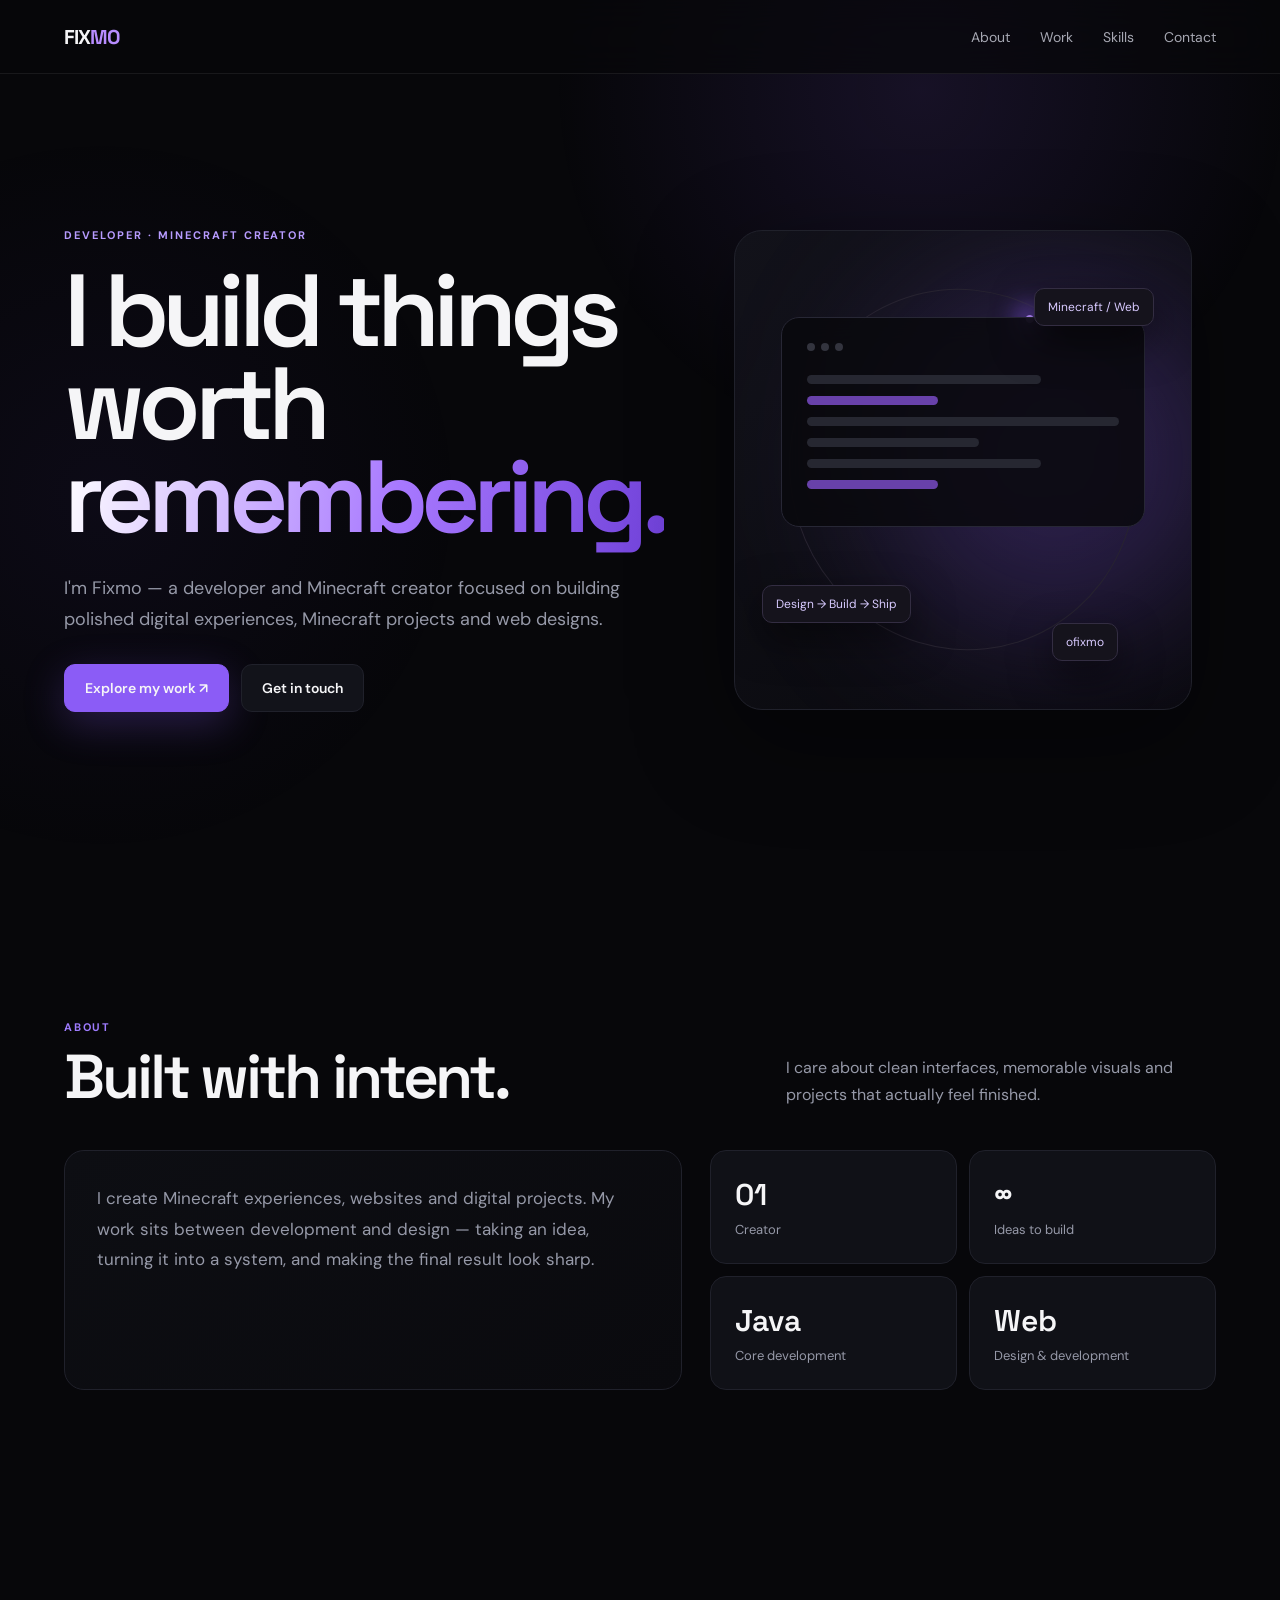
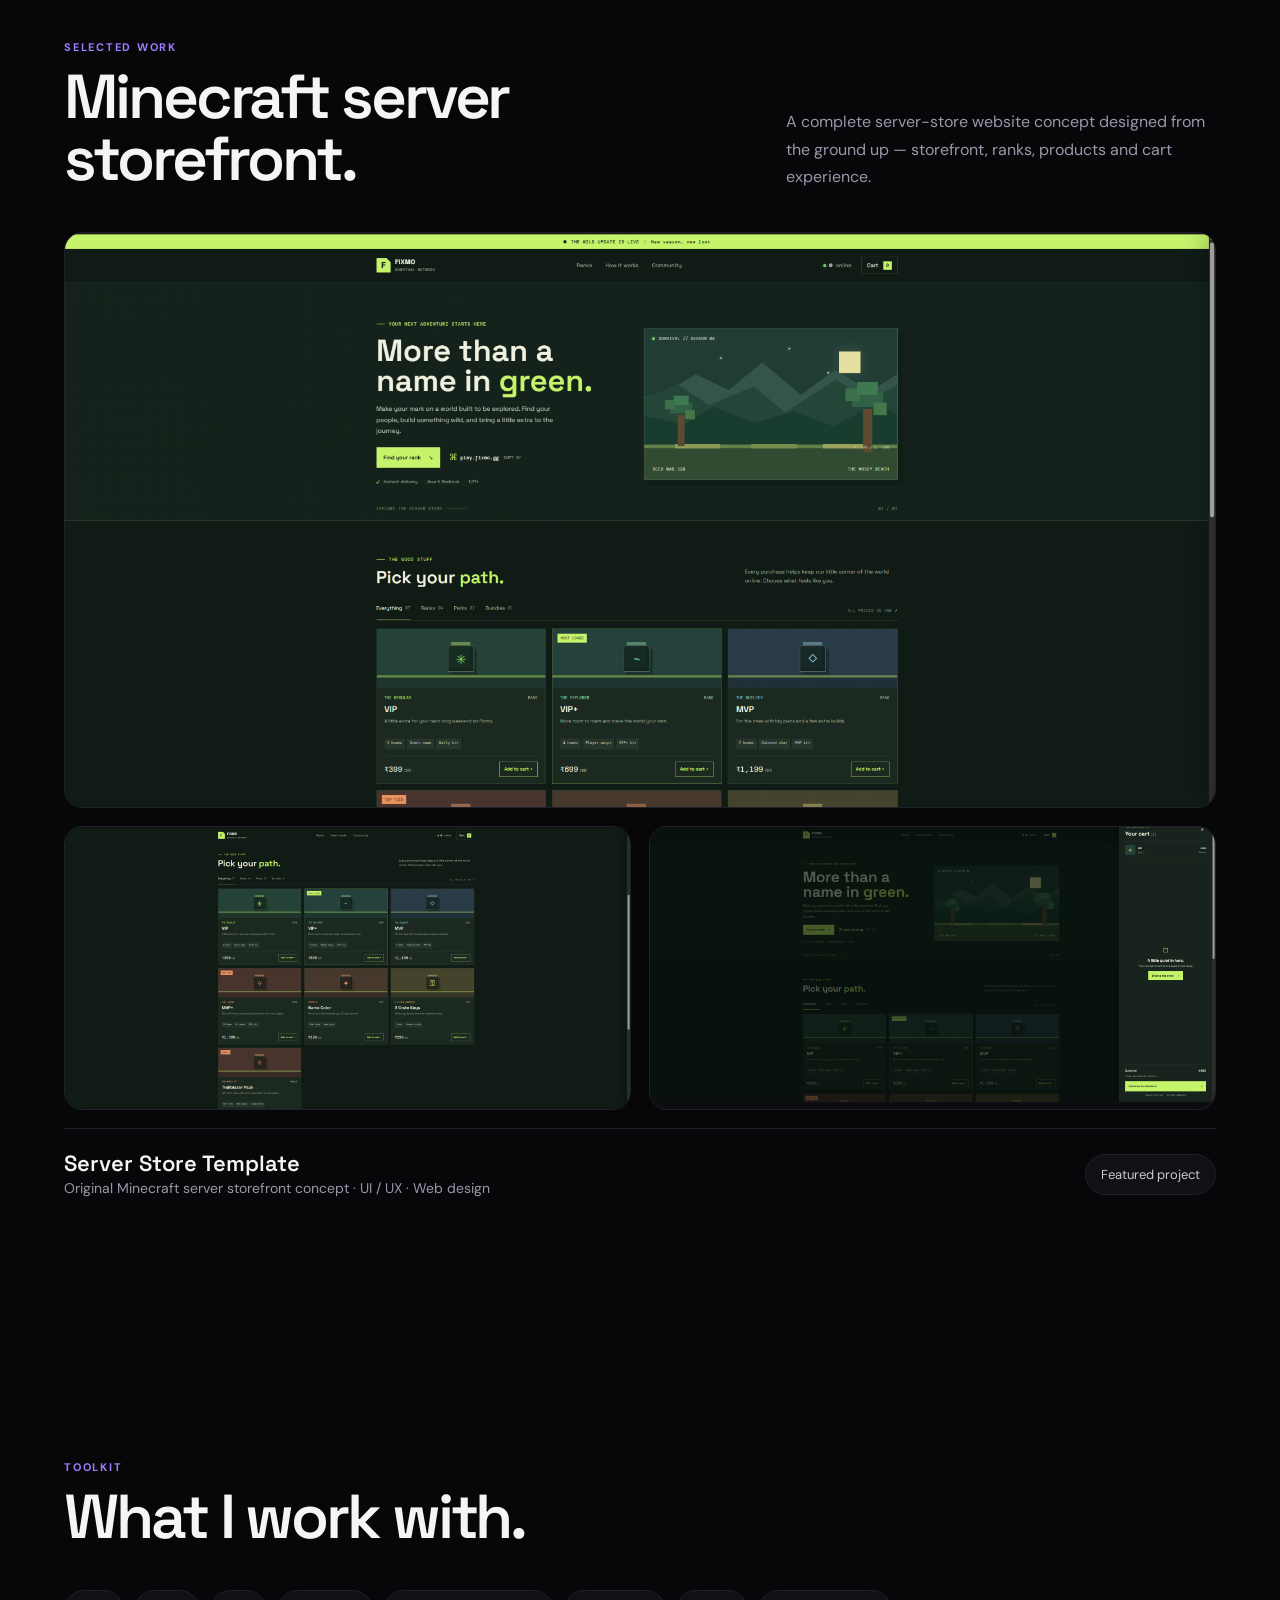
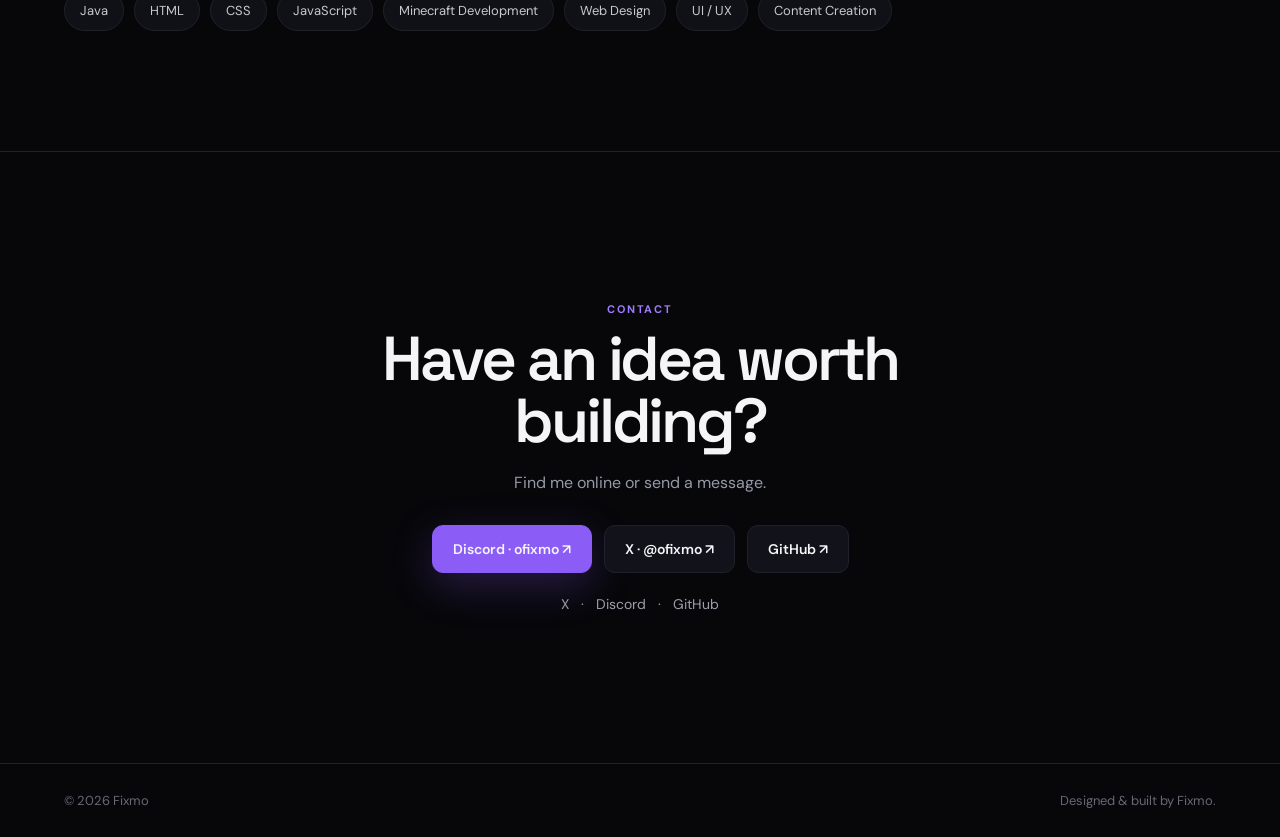
==== index.html @ 549c8651 "Add files via upload" ====
<!DOCTYPE html>
<html lang="en">
<head>
<meta charset="UTF-8">
<meta name="viewport" content="width=device-width, initial-scale=1.0">
<meta name="description" content="Fixmo — developer and Minecraft creator portfolio.">
<title>Fixmo — Developer & Minecraft Creator</title>
<style>
@import url('https://fonts.googleapis.com/css2?family=DM+Sans:wght@400;500;600;700&family=Space+Grotesk:wght@400;500;600;700&display=swap');

:root{
  --bg:#07070a;
  --panel:#0d0e13;
  --panel2:#111219;
  --line:#20212b;
  --muted:#9699a8;
  --text:#f5f5f7;
  --accent:#8b5cf6;
  --accent2:#b78cff;
  --glow:rgba(139,92,246,.25);
}
*{box-sizing:border-box;margin:0;padding:0}
html{scroll-behavior:smooth}
body{
  background:var(--bg);color:var(--text);
  font-family:"DM Sans",system-ui,sans-serif;
  overflow-x:hidden;
}
body:before{
  content:"";position:fixed;inset:0;pointer-events:none;z-index:-1;
  background:
    radial-gradient(circle at 72% 10%,rgba(139,92,246,.12),transparent 30%),
    radial-gradient(circle at 8% 55%,rgba(84,54,170,.08),transparent 28%);
}
a{color:inherit;text-decoration:none}
.container{width:min(1160px,90%);margin:auto}
nav{
  position:fixed;top:0;left:0;right:0;z-index:50;
  height:74px;border-bottom:1px solid rgba(255,255,255,.07);
  background:rgba(7,7,10,.72);backdrop-filter:blur(18px);
}
.nav-inner{height:100%;display:flex;align-items:center;justify-content:space-between}
.logo{font:700 20px "Space Grotesk";letter-spacing:-.05em}
.logo span{color:var(--accent2)}
.nav-links{display:flex;gap:30px;color:#a6a7b2;font-size:14px}
.nav-links a{transition:.25s}
.nav-links a:hover{color:#fff}
.hero{min-height:100vh;display:flex;align-items:center;padding:130px 0 90px}
.hero-grid{display:grid;grid-template-columns:1.05fr .95fr;gap:70px;align-items:center}
.eyebrow{
  color:#b79bff;text-transform:uppercase;letter-spacing:.18em;
  font-size:11px;font-weight:700;margin-bottom:22px
}
h1{
  font:600 clamp(58px,8vw,104px)/.91 "Space Grotesk";
  letter-spacing:-.065em;max-width:800px
}
h1 span{
  background:linear-gradient(100deg,#fff 0%,#a879ff 55%,#7041d9 100%);
  -webkit-background-clip:text;background-clip:text;color:transparent
}
.hero-copy{max-width:600px;color:var(--muted);font-size:18px;line-height:1.7;margin:30px 0}
.actions{display:flex;gap:12px;flex-wrap:wrap}
.btn{
  padding:14px 20px;border-radius:11px;border:1px solid var(--line);
  background:#12131a;transition:.25s;font-weight:600;font-size:14px
}
.btn.primary{background:var(--accent);border-color:var(--accent);box-shadow:0 12px 40px var(--glow)}
.btn:hover{transform:translateY(-3px);border-color:#51456e}
.btn.primary:hover{background:#7c3aed}
.hero-card{
  position:relative;min-height:480px;border:1px solid var(--line);
  border-radius:28px;overflow:hidden;background:linear-gradient(145deg,#12121a,#09090d);
  box-shadow:0 30px 100px rgba(0,0,0,.4)
}
.hero-card:before{
  content:"";position:absolute;width:360px;height:360px;border-radius:50%;
  background:var(--glow);filter:blur(80px);top:10%;right:-10%
}
.orbit{position:absolute;inset:12%;border:1px solid #272330;border-radius:50%;transform:rotate(-18deg)}
.orbit:after{content:"";position:absolute;width:8px;height:8px;border-radius:50%;background:#b58cff;top:15%;right:17%;box-shadow:0 0 25px 7px #8b5cf6}
.code-window{
  position:absolute;left:10%;right:10%;top:18%;padding:25px;border-radius:18px;
  border:1px solid #272735;background:rgba(9,9,13,.84);backdrop-filter:blur(12px)
}
.dots{display:flex;gap:6px;margin-bottom:24px}.dots i{width:8px;height:8px;border-radius:50%;background:#33343e}
.code-line{height:9px;background:#262731;border-radius:8px;margin:12px 0}
.code-line.short{width:55%}.code-line.mid{width:75%}.code-line.accent{width:42%;background:#6841aa}
.floating{
  position:absolute;padding:10px 13px;border-radius:10px;
  background:#15131c;border:1px solid #332d42;color:#d8caff;font-size:12px;
  box-shadow:0 15px 40px #0008
}
.f1{right:8%;top:12%}.f2{left:6%;bottom:18%}.f3{right:16%;bottom:10%}
section{padding:120px 0}
.section-head{display:flex;justify-content:space-between;align-items:end;gap:30px;margin-bottom:42px}
.kicker{color:#9f7cff;text-transform:uppercase;letter-spacing:.16em;font-size:11px;font-weight:700;margin-bottom:12px}
h2{font:600 clamp(38px,5vw,62px)/1 "Space Grotesk";letter-spacing:-.05em}
.section-head p{max-width:430px;color:var(--muted);line-height:1.7}
.about-grid{display:grid;grid-template-columns:1.1fr .9fr;gap:28px}
.panel{
  padding:32px;border:1px solid var(--line);background:linear-gradient(145deg,#0d0e13,#0a0a0e);
  border-radius:20px
}
.panel p{color:var(--muted);font-size:17px;line-height:1.8}
.stat-grid{display:grid;grid-template-columns:1fr 1fr;gap:12px}
.stat{padding:24px;border:1px solid var(--line);border-radius:16px;background:#101117}
.stat strong{display:block;font:600 30px "Space Grotesk";margin-bottom:4px}.stat span{color:var(--muted);font-size:13px}
.skills{display:flex;flex-wrap:wrap;gap:10px}.tag{padding:11px 15px;border:1px solid var(--line);border-radius:999px;background:#101117;color:#c8c9d1;font-size:13px}
.work{margin-top:10px}
.gallery{display:grid;grid-template-columns:1fr 1fr;gap:18px}
.project-shot{
  position:relative;border:1px solid var(--line);border-radius:18px;overflow:hidden;
  background:#0c0d11;cursor:pointer
}
.project-shot:first-child{grid-column:1/-1}
.project-shot img{display:block;width:100%;height:auto;transition:transform .6s cubic-bezier(.2,.7,.2,1),filter .5s}
.project-shot:hover img{transform:scale(1.035);filter:brightness(.55)}
.project-overlay{
  position:absolute;inset:0;display:flex;align-items:center;justify-content:center;
  opacity:0;transition:.35s;background:rgba(5,5,8,.25)
}
.project-shot:hover .project-overlay{opacity:1}
.hover-question{
  padding:17px 24px;border-radius:999px;border:1px solid rgba(255,255,255,.22);
  background:rgba(10,9,14,.78);backdrop-filter:blur(14px);
  font:600 17px "Space Grotesk";box-shadow:0 18px 60px rgba(0,0,0,.45);
  transform:translateY(12px);transition:.35s
}
.project-shot:hover .hover-question{transform:translateY(0)}
.project-info{
  display:flex;justify-content:space-between;gap:20px;align-items:center;
  margin-top:18px;padding:20px 0;border-top:1px solid var(--line)
}
.project-info p{color:var(--muted);font-size:14px;line-height:1.6}
.project-info strong{font:600 22px "Space Grotesk"}
.contact{
  text-align:center;padding:150px 0;
  border-top:1px solid var(--line)
}
.contact h2{max-width:760px;margin:0 auto 20px}
.contact p{color:var(--muted);margin-bottom:32px}
.contact .actions{justify-content:center}
.socials{display:flex;justify-content:center;gap:12px;margin-top:22px;color:#9d9eaa;font-size:14px}
.socials a:hover{color:#fff}
footer{border-top:1px solid var(--line);padding:28px 0;color:#666875;font-size:13px}
footer .container{display:flex;justify-content:space-between;gap:20px}
@media(max-width:850px){
  .hero-grid,.about-grid{grid-template-columns:1fr}
  .hero-card{min-height:390px}
  .gallery{grid-template-columns:1fr}
  .project-shot:first-child{grid-column:auto}
  .section-head{display:block}.section-head p{margin-top:16px}
}
@media(max-width:600px){
  .nav-links{display:none}
  .hero{padding-top:120px}
  h1{font-size:58px}
  section{padding:85px 0}
  .hero-card{min-height:330px}
  .code-window{top:20%}
  footer .container{display:block}.footer-right{margin-top:8px}
}
</style>
</head>
<body>

<nav>
  <div class="container nav-inner">
    <a class="logo" href="#">FIX<span>MO</span></a>
    <div class="nav-links">
      <a href="#about">About</a>
      <a href="#work">Work</a>
      <a href="#skills">Skills</a>
      <a href="#contact">Contact</a>
    </div>
  </div>
</nav>

<main>
<section class="hero">
  <div class="container hero-grid">
    <div>
      <div class="eyebrow">Developer · Minecraft Creator</div>
      <h1>I build things<br>worth <span>remembering.</span></h1>
      <p class="hero-copy">
        I'm Fixmo — a developer and Minecraft creator focused on building
        polished digital experiences, Minecraft projects and web designs.
      </p>
      <div class="actions">
        <a class="btn primary" href="#work">Explore my work ↗</a>
        <a class="btn" href="#contact">Get in touch</a>
      </div>
    </div>

    <div class="hero-card">
      <div class="orbit"></div>
      <div class="code-window">
        <div class="dots"><i></i><i></i><i></i></div>
        <div class="code-line mid"></div>
        <div class="code-line accent"></div>
        <div class="code-line"></div>
        <div class="code-line short"></div>
        <div class="code-line mid"></div>
        <div class="code-line accent"></div>
      </div>
      <div class="floating f1">Minecraft / Web</div>
      <div class="floating f2">Design → Build → Ship</div>
      <div class="floating f3">ofixmo</div>
    </div>
  </div>
</section>

<section id="about">
  <div class="container">
    <div class="section-head">
      <div>
        <div class="kicker">About</div>
        <h2>Built with intent.</h2>
      </div>
      <p>I care about clean interfaces, memorable visuals and projects that actually feel finished.</p>
    </div>

    <div class="about-grid">
      <div class="panel">
        <p>
          I create Minecraft experiences, websites and digital projects.
          My work sits between development and design — taking an idea,
          turning it into a system, and making the final result look sharp.
        </p>
      </div>
      <div class="stat-grid">
        <div class="stat"><strong>01</strong><span>Creator</span></div>
        <div class="stat"><strong>∞</strong><span>Ideas to build</span></div>
        <div class="stat"><strong>Java</strong><span>Core development</span></div>
        <div class="stat"><strong>Web</strong><span>Design & development</span></div>
      </div>
    </div>
  </div>
</section>

<section id="work" class="work">
  <div class="container">
    <div class="section-head">
      <div>
        <div class="kicker">Selected work</div>
        <h2>Minecraft server storefront.</h2>
      </div>
      <p>A complete server-store website concept designed from the ground up — storefront, ranks, products and cart experience.</p>
    </div>

    <div class="gallery">
      <div class="project-shot">
        <img src="assets/server-store-home.png" alt="Minecraft server store homepage design">
        <div class="project-overlay"><div class="hover-question">Could you see your server using this?</div></div>
      </div>
      <div class="project-shot">
        <img src="assets/server-store-products.png" alt="Minecraft server store products page design">
        <div class="project-overlay"><div class="hover-question">Is this the look you would choose?</div></div>
      </div>
      <div class="project-shot">
        <img src="assets/server-store-cart.png" alt="Minecraft server store cart design">
        <div class="project-overlay"><div class="hover-question">Would you use this design?</div></div>
      </div>
    </div>

    <div class="project-info">
      <div>
        <strong>Server Store Template</strong>
        <p>Original Minecraft server storefront concept · UI / UX · Web design</p>
      </div>
      <span class="tag">Featured project</span>
    </div>
  </div>
</section>

<section id="skills">
  <div class="container">
    <div class="section-head">
      <div>
        <div class="kicker">Toolkit</div>
        <h2>What I work with.</h2>
      </div>
    </div>
    <div class="skills">
      <span class="tag">Java</span>
      <span class="tag">HTML</span>
      <span class="tag">CSS</span>
      <span class="tag">JavaScript</span>
      <span class="tag">Minecraft Development</span>
      <span class="tag">Web Design</span>
      <span class="tag">UI / UX</span>
      <span class="tag">Content Creation</span>
    </div>
  </div>
</section>

<section id="contact" class="contact">
  <div class="container">
    <div class="kicker">Contact</div>
    <h2>Have an idea worth building?</h2>
    <p>Find me online or send a message.</p>
    <div class="actions">
      <a class="btn primary" href="https://discord.com/users/ofixmo" target="_blank" rel="noopener">Discord · ofixmo ↗</a>
      <a class="btn" href="https://x.com/ofixmo" target="_blank" rel="noopener">X · @ofixmo ↗</a>
      <a class="btn" href="https://github.com/ofixmo" target="_blank" rel="noopener">GitHub ↗</a>
    </div>
    <div class="socials">
      <a href="https://x.com/ofixmo" target="_blank" rel="noopener">X</a>
      <span>·</span>
      <a href="https://discord.com/users/ofixmo" target="_blank" rel="noopener">Discord</a>
      <span>·</span>
      <a href="https://github.com/ofixmo" target="_blank" rel="noopener">GitHub</a>
    </div>
  </div>
</section>
</main>

<footer>
  <div class="container">
    <span>© 2026 Fixmo</span>
    <span class="footer-right">Designed & built by Fixmo.</span>
  </div>
</footer>
</body>
</html>
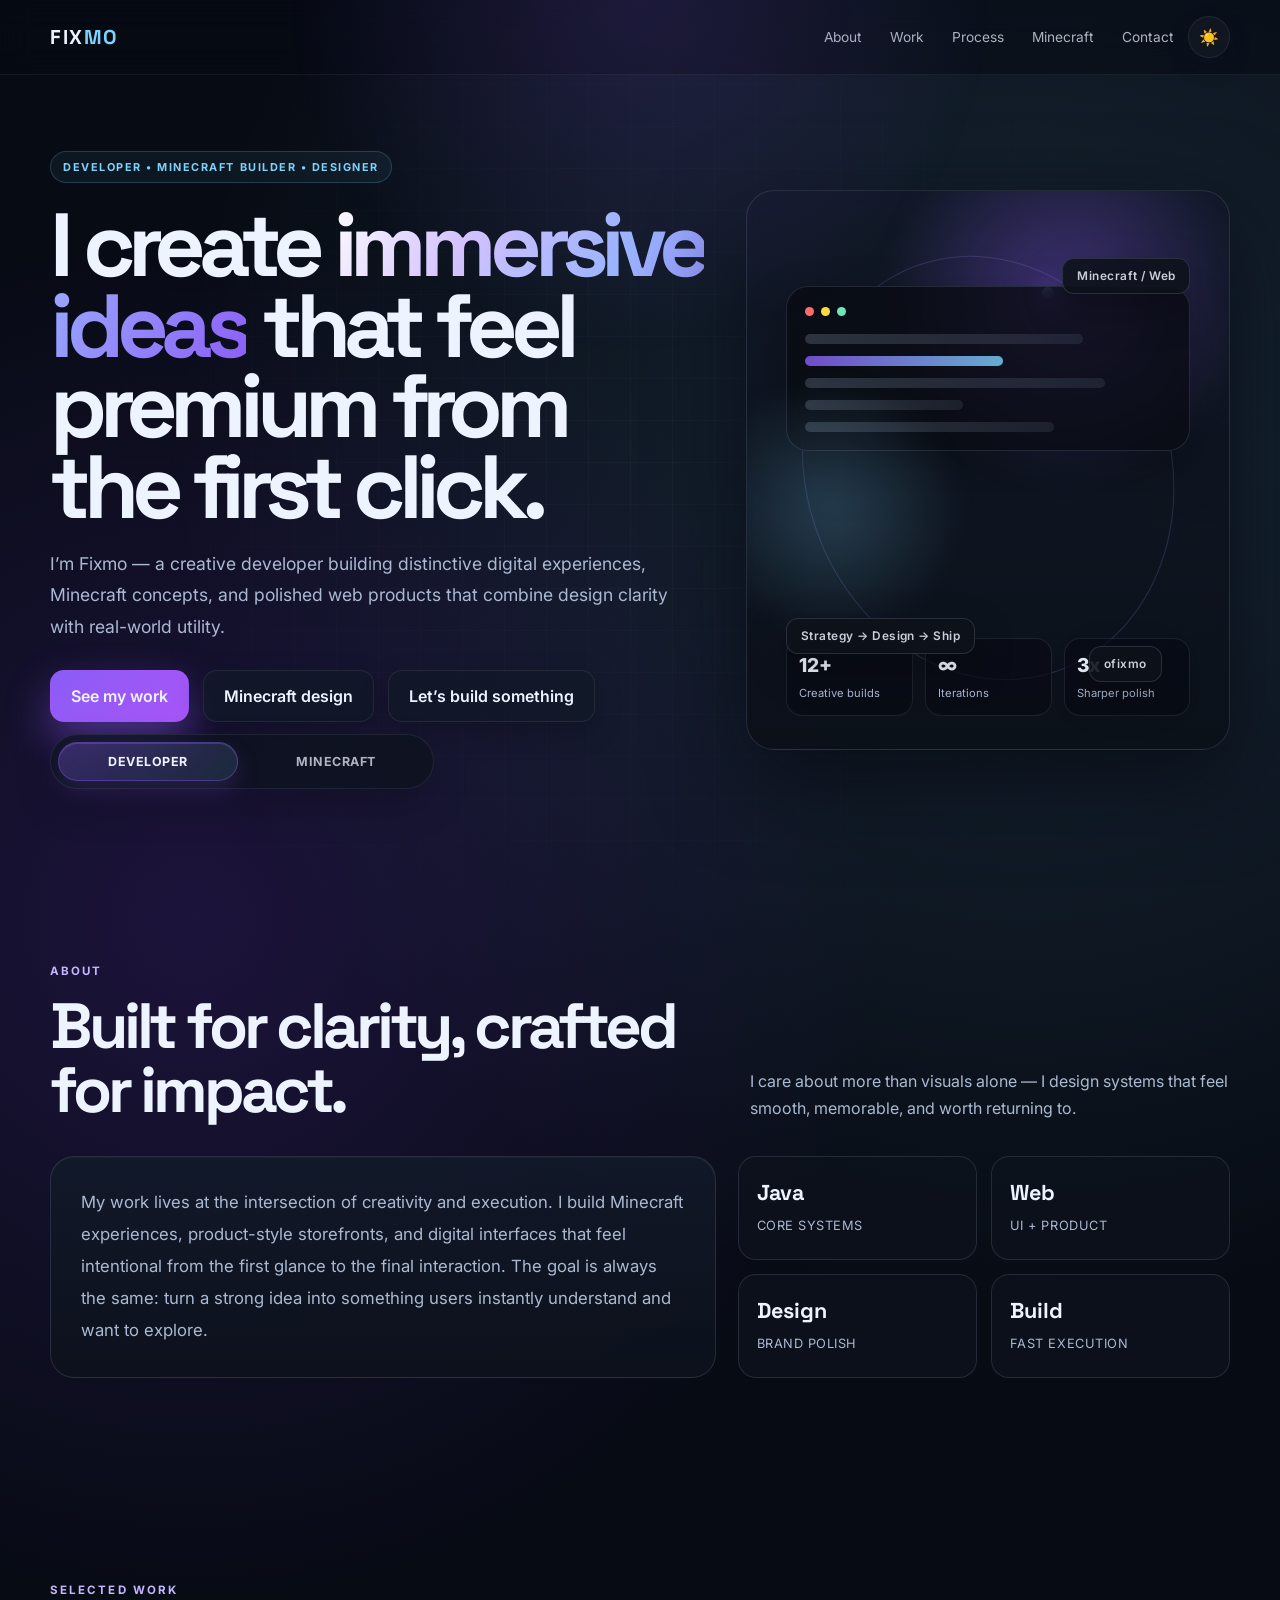
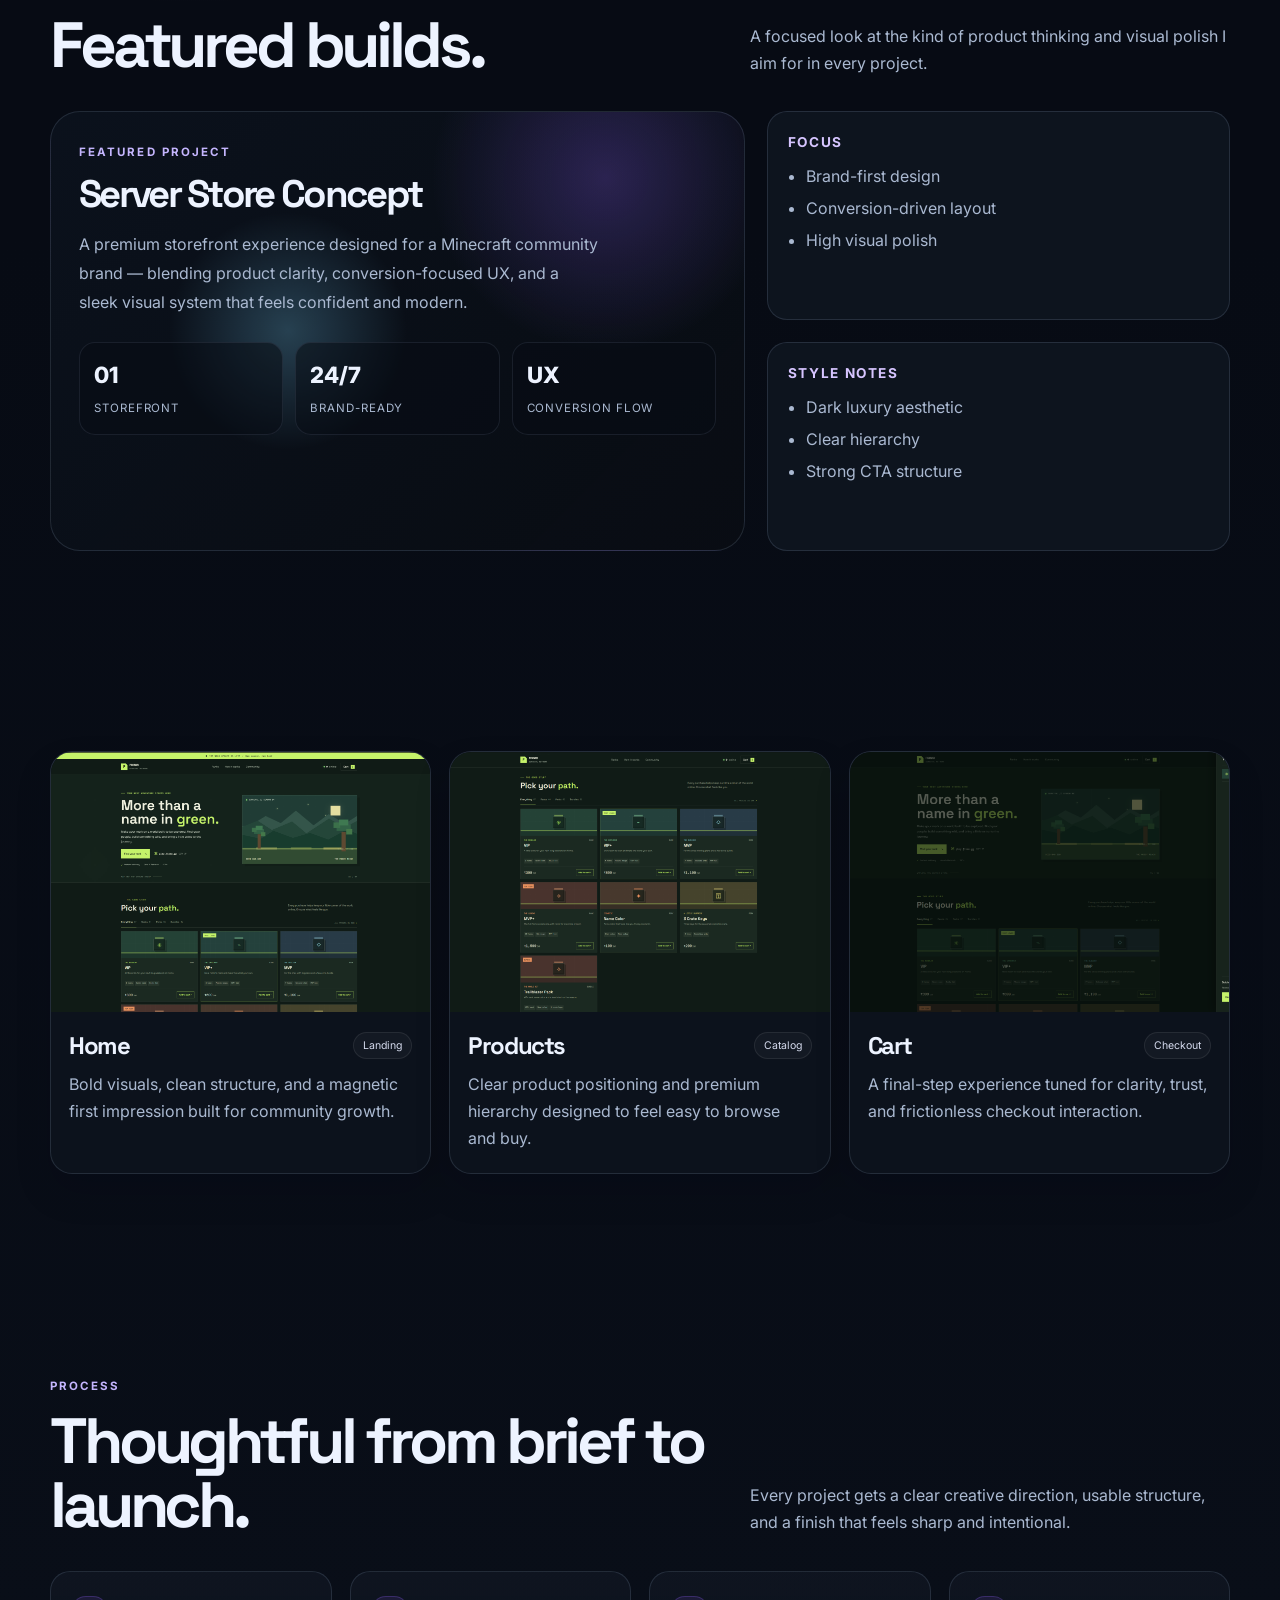
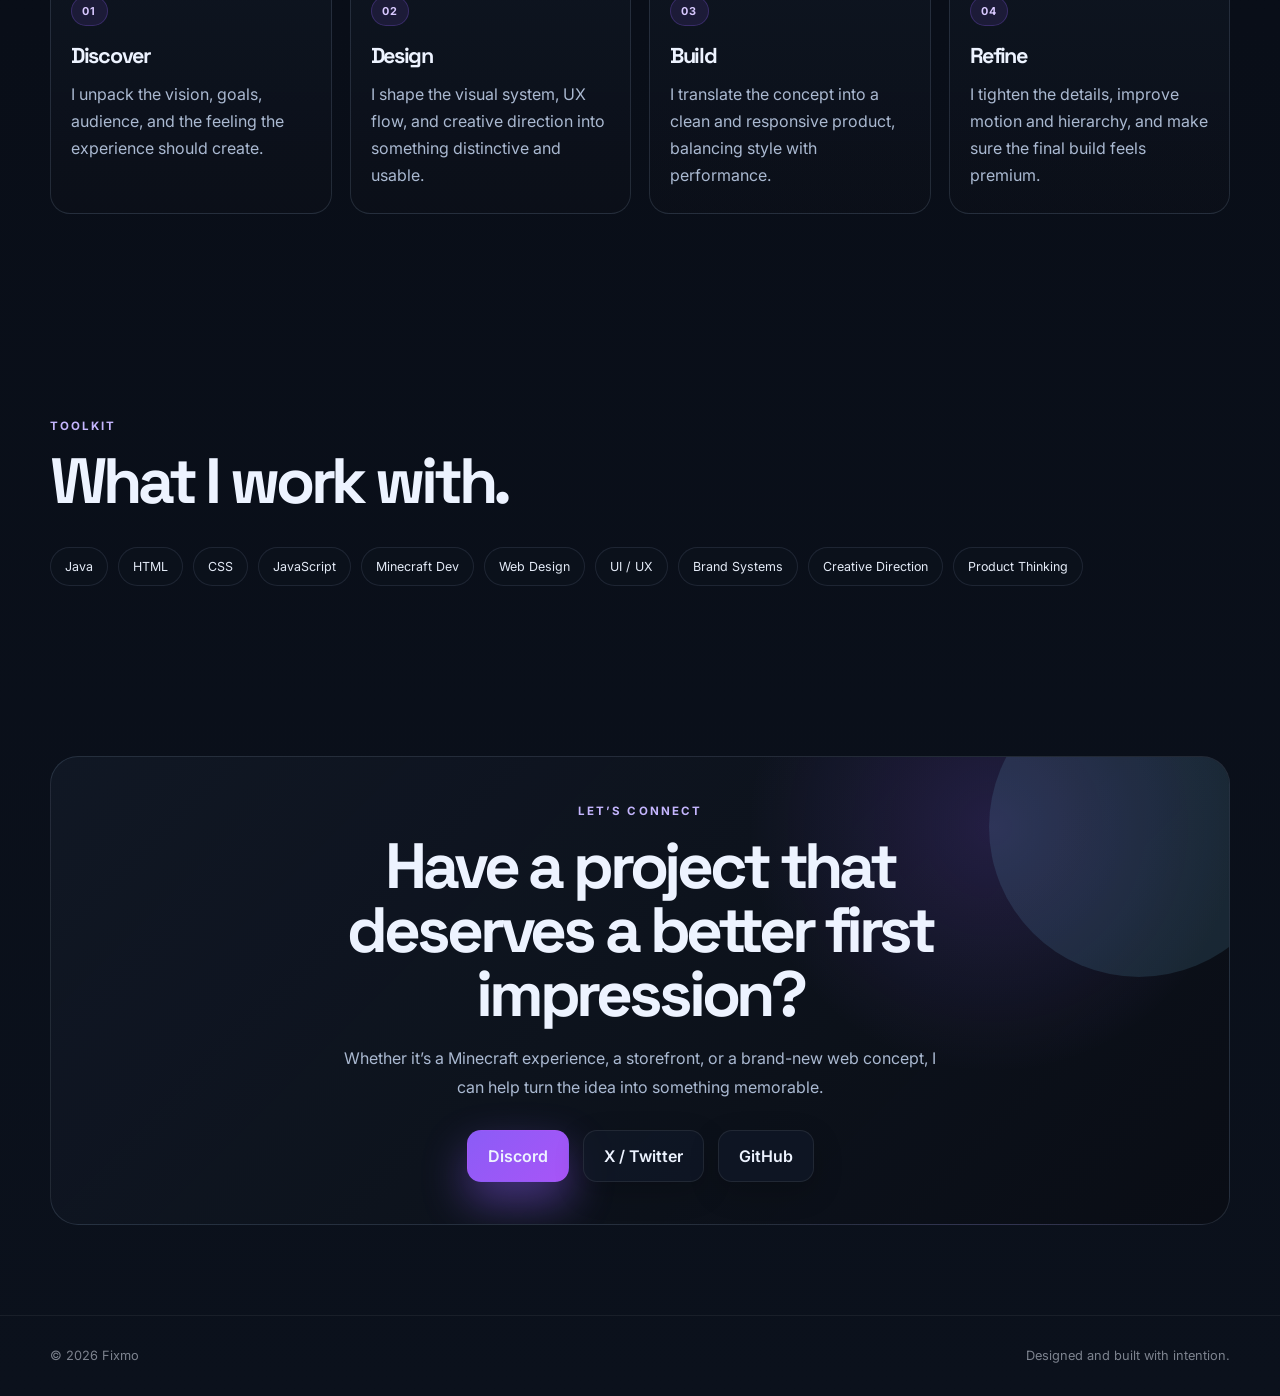
==== commit 29bc04a9: "Add files via upload" ====
--- a/index.html
+++ b/index.html
@@ -1,326 +1,1315 @@
-<!DOCTYPE html>
-<html lang="en">
-<head>
-<meta charset="UTF-8">
-<meta name="viewport" content="width=device-width, initial-scale=1.0">
-<meta name="description" content="Fixmo — developer and Minecraft creator portfolio.">
-<title>Fixmo — Developer & Minecraft Creator</title>
-<style>
-@import url('https://fonts.googleapis.com/css2?family=DM+Sans:wght@400;500;600;700&family=Space+Grotesk:wght@400;500;600;700&display=swap');
-
-:root{
-  --bg:#07070a;
-  --panel:#0d0e13;
-  --panel2:#111219;
-  --line:#20212b;
-  --muted:#9699a8;
-  --text:#f5f5f7;
-  --accent:#8b5cf6;
-  --accent2:#b78cff;
-  --glow:rgba(139,92,246,.25);
-}
-*{box-sizing:border-box;margin:0;padding:0}
-html{scroll-behavior:smooth}
-body{
-  background:var(--bg);color:var(--text);
-  font-family:"DM Sans",system-ui,sans-serif;
-  overflow-x:hidden;
-}
-body:before{
-  content:"";position:fixed;inset:0;pointer-events:none;z-index:-1;
-  background:
-    radial-gradient(circle at 72% 10%,rgba(139,92,246,.12),transparent 30%),
-    radial-gradient(circle at 8% 55%,rgba(84,54,170,.08),transparent 28%);
-}
-a{color:inherit;text-decoration:none}
-.container{width:min(1160px,90%);margin:auto}
-nav{
-  position:fixed;top:0;left:0;right:0;z-index:50;
-  height:74px;border-bottom:1px solid rgba(255,255,255,.07);
-  background:rgba(7,7,10,.72);backdrop-filter:blur(18px);
-}
-.nav-inner{height:100%;display:flex;align-items:center;justify-content:space-between}
-.logo{font:700 20px "Space Grotesk";letter-spacing:-.05em}
-.logo span{color:var(--accent2)}
-.nav-links{display:flex;gap:30px;color:#a6a7b2;font-size:14px}
-.nav-links a{transition:.25s}
-.nav-links a:hover{color:#fff}
-.hero{min-height:100vh;display:flex;align-items:center;padding:130px 0 90px}
-.hero-grid{display:grid;grid-template-columns:1.05fr .95fr;gap:70px;align-items:center}
-.eyebrow{
-  color:#b79bff;text-transform:uppercase;letter-spacing:.18em;
-  font-size:11px;font-weight:700;margin-bottom:22px
-}
-h1{
-  font:600 clamp(58px,8vw,104px)/.91 "Space Grotesk";
-  letter-spacing:-.065em;max-width:800px
-}
-h1 span{
-  background:linear-gradient(100deg,#fff 0%,#a879ff 55%,#7041d9 100%);
-  -webkit-background-clip:text;background-clip:text;color:transparent
-}
-.hero-copy{max-width:600px;color:var(--muted);font-size:18px;line-height:1.7;margin:30px 0}
-.actions{display:flex;gap:12px;flex-wrap:wrap}
-.btn{
-  padding:14px 20px;border-radius:11px;border:1px solid var(--line);
-  background:#12131a;transition:.25s;font-weight:600;font-size:14px
-}
-.btn.primary{background:var(--accent);border-color:var(--accent);box-shadow:0 12px 40px var(--glow)}
-.btn:hover{transform:translateY(-3px);border-color:#51456e}
-.btn.primary:hover{background:#7c3aed}
-.hero-card{
-  position:relative;min-height:480px;border:1px solid var(--line);
-  border-radius:28px;overflow:hidden;background:linear-gradient(145deg,#12121a,#09090d);
-  box-shadow:0 30px 100px rgba(0,0,0,.4)
-}
-.hero-card:before{
-  content:"";position:absolute;width:360px;height:360px;border-radius:50%;
-  background:var(--glow);filter:blur(80px);top:10%;right:-10%
-}
-.orbit{position:absolute;inset:12%;border:1px solid #272330;border-radius:50%;transform:rotate(-18deg)}
-.orbit:after{content:"";position:absolute;width:8px;height:8px;border-radius:50%;background:#b58cff;top:15%;right:17%;box-shadow:0 0 25px 7px #8b5cf6}
-.code-window{
-  position:absolute;left:10%;right:10%;top:18%;padding:25px;border-radius:18px;
-  border:1px solid #272735;background:rgba(9,9,13,.84);backdrop-filter:blur(12px)
-}
-.dots{display:flex;gap:6px;margin-bottom:24px}.dots i{width:8px;height:8px;border-radius:50%;background:#33343e}
-.code-line{height:9px;background:#262731;border-radius:8px;margin:12px 0}
-.code-line.short{width:55%}.code-line.mid{width:75%}.code-line.accent{width:42%;background:#6841aa}
-.floating{
-  position:absolute;padding:10px 13px;border-radius:10px;
-  background:#15131c;border:1px solid #332d42;color:#d8caff;font-size:12px;
-  box-shadow:0 15px 40px #0008
-}
-.f1{right:8%;top:12%}.f2{left:6%;bottom:18%}.f3{right:16%;bottom:10%}
-section{padding:120px 0}
-.section-head{display:flex;justify-content:space-between;align-items:end;gap:30px;margin-bottom:42px}
-.kicker{color:#9f7cff;text-transform:uppercase;letter-spacing:.16em;font-size:11px;font-weight:700;margin-bottom:12px}
-h2{font:600 clamp(38px,5vw,62px)/1 "Space Grotesk";letter-spacing:-.05em}
-.section-head p{max-width:430px;color:var(--muted);line-height:1.7}
-.about-grid{display:grid;grid-template-columns:1.1fr .9fr;gap:28px}
-.panel{
-  padding:32px;border:1px solid var(--line);background:linear-gradient(145deg,#0d0e13,#0a0a0e);
-  border-radius:20px
-}
-.panel p{color:var(--muted);font-size:17px;line-height:1.8}
-.stat-grid{display:grid;grid-template-columns:1fr 1fr;gap:12px}
-.stat{padding:24px;border:1px solid var(--line);border-radius:16px;background:#101117}
-.stat strong{display:block;font:600 30px "Space Grotesk";margin-bottom:4px}.stat span{color:var(--muted);font-size:13px}
-.skills{display:flex;flex-wrap:wrap;gap:10px}.tag{padding:11px 15px;border:1px solid var(--line);border-radius:999px;background:#101117;color:#c8c9d1;font-size:13px}
-.work{margin-top:10px}
-.gallery{display:grid;grid-template-columns:1fr 1fr;gap:18px}
-.project-shot{
-  position:relative;border:1px solid var(--line);border-radius:18px;overflow:hidden;
-  background:#0c0d11;cursor:pointer
-}
-.project-shot:first-child{grid-column:1/-1}
-.project-shot img{display:block;width:100%;height:auto;transition:transform .6s cubic-bezier(.2,.7,.2,1),filter .5s}
-.project-shot:hover img{transform:scale(1.035);filter:brightness(.55)}
-.project-overlay{
-  position:absolute;inset:0;display:flex;align-items:center;justify-content:center;
-  opacity:0;transition:.35s;background:rgba(5,5,8,.25)
-}
-.project-shot:hover .project-overlay{opacity:1}
-.hover-question{
-  padding:17px 24px;border-radius:999px;border:1px solid rgba(255,255,255,.22);
-  background:rgba(10,9,14,.78);backdrop-filter:blur(14px);
-  font:600 17px "Space Grotesk";box-shadow:0 18px 60px rgba(0,0,0,.45);
-  transform:translateY(12px);transition:.35s
-}
-.project-shot:hover .hover-question{transform:translateY(0)}
-.project-info{
-  display:flex;justify-content:space-between;gap:20px;align-items:center;
-  margin-top:18px;padding:20px 0;border-top:1px solid var(--line)
-}
-.project-info p{color:var(--muted);font-size:14px;line-height:1.6}
-.project-info strong{font:600 22px "Space Grotesk"}
-.contact{
-  text-align:center;padding:150px 0;
-  border-top:1px solid var(--line)
-}
-.contact h2{max-width:760px;margin:0 auto 20px}
-.contact p{color:var(--muted);margin-bottom:32px}
-.contact .actions{justify-content:center}
-.socials{display:flex;justify-content:center;gap:12px;margin-top:22px;color:#9d9eaa;font-size:14px}
-.socials a:hover{color:#fff}
-footer{border-top:1px solid var(--line);padding:28px 0;color:#666875;font-size:13px}
-footer .container{display:flex;justify-content:space-between;gap:20px}
-@media(max-width:850px){
-  .hero-grid,.about-grid{grid-template-columns:1fr}
-  .hero-card{min-height:390px}
-  .gallery{grid-template-columns:1fr}
-  .project-shot:first-child{grid-column:auto}
-  .section-head{display:block}.section-head p{margin-top:16px}
-}
-@media(max-width:600px){
-  .nav-links{display:none}
-  .hero{padding-top:120px}
-  h1{font-size:58px}
-  section{padding:85px 0}
-  .hero-card{min-height:330px}
-  .code-window{top:20%}
-  footer .container{display:block}.footer-right{margin-top:8px}
-}
-</style>
-</head>
-<body>
-
-<nav>
-  <div class="container nav-inner">
-    <a class="logo" href="#">FIX<span>MO</span></a>
-    <div class="nav-links">
-      <a href="#about">About</a>
-      <a href="#work">Work</a>
-      <a href="#skills">Skills</a>
-      <a href="#contact">Contact</a>
-    </div>
-  </div>
-</nav>
-
-<main>
-<section class="hero">
-  <div class="container hero-grid">
-    <div>
-      <div class="eyebrow">Developer · Minecraft Creator</div>
-      <h1>I build things<br>worth <span>remembering.</span></h1>
-      <p class="hero-copy">
-        I'm Fixmo — a developer and Minecraft creator focused on building
-        polished digital experiences, Minecraft projects and web designs.
-      </p>
-      <div class="actions">
-        <a class="btn primary" href="#work">Explore my work ↗</a>
-        <a class="btn" href="#contact">Get in touch</a>
-      </div>
-    </div>
-
-    <div class="hero-card">
-      <div class="orbit"></div>
-      <div class="code-window">
-        <div class="dots"><i></i><i></i><i></i></div>
-        <div class="code-line mid"></div>
-        <div class="code-line accent"></div>
-        <div class="code-line"></div>
-        <div class="code-line short"></div>
-        <div class="code-line mid"></div>
-        <div class="code-line accent"></div>
-      </div>
-      <div class="floating f1">Minecraft / Web</div>
-      <div class="floating f2">Design → Build → Ship</div>
-      <div class="floating f3">ofixmo</div>
-    </div>
-  </div>
-</section>
-
-<section id="about">
-  <div class="container">
-    <div class="section-head">
-      <div>
-        <div class="kicker">About</div>
-        <h2>Built with intent.</h2>
-      </div>
-      <p>I care about clean interfaces, memorable visuals and projects that actually feel finished.</p>
-    </div>
-
-    <div class="about-grid">
-      <div class="panel">
-        <p>
-          I create Minecraft experiences, websites and digital projects.
-          My work sits between development and design — taking an idea,
-          turning it into a system, and making the final result look sharp.
-        </p>
-      </div>
-      <div class="stat-grid">
-        <div class="stat"><strong>01</strong><span>Creator</span></div>
-        <div class="stat"><strong>∞</strong><span>Ideas to build</span></div>
-        <div class="stat"><strong>Java</strong><span>Core development</span></div>
-        <div class="stat"><strong>Web</strong><span>Design & development</span></div>
-      </div>
-    </div>
-  </div>
-</section>
-
-<section id="work" class="work">
-  <div class="container">
-    <div class="section-head">
-      <div>
-        <div class="kicker">Selected work</div>
-        <h2>Minecraft server storefront.</h2>
-      </div>
-      <p>A complete server-store website concept designed from the ground up — storefront, ranks, products and cart experience.</p>
-    </div>
-
-    <div class="gallery">
-      <div class="project-shot">
-        <img src="assets/server-store-home.png" alt="Minecraft server store homepage design">
-        <div class="project-overlay"><div class="hover-question">Could you see your server using this?</div></div>
-      </div>
-      <div class="project-shot">
-        <img src="assets/server-store-products.png" alt="Minecraft server store products page design">
-        <div class="project-overlay"><div class="hover-question">Is this the look you would choose?</div></div>
-      </div>
-      <div class="project-shot">
-        <img src="assets/server-store-cart.png" alt="Minecraft server store cart design">
-        <div class="project-overlay"><div class="hover-question">Would you use this design?</div></div>
-      </div>
-    </div>
-
-    <div class="project-info">
-      <div>
-        <strong>Server Store Template</strong>
-        <p>Original Minecraft server storefront concept · UI / UX · Web design</p>
-      </div>
-      <span class="tag">Featured project</span>
-    </div>
-  </div>
-</section>
-
-<section id="skills">
-  <div class="container">
-    <div class="section-head">
-      <div>
-        <div class="kicker">Toolkit</div>
-        <h2>What I work with.</h2>
-      </div>
-    </div>
-    <div class="skills">
-      <span class="tag">Java</span>
-      <span class="tag">HTML</span>
-      <span class="tag">CSS</span>
-      <span class="tag">JavaScript</span>
-      <span class="tag">Minecraft Development</span>
-      <span class="tag">Web Design</span>
-      <span class="tag">UI / UX</span>
-      <span class="tag">Content Creation</span>
-    </div>
-  </div>
-</section>
-
-<section id="contact" class="contact">
-  <div class="container">
-    <div class="kicker">Contact</div>
-    <h2>Have an idea worth building?</h2>
-    <p>Find me online or send a message.</p>
-    <div class="actions">
-      <a class="btn primary" href="https://discord.com/users/ofixmo" target="_blank" rel="noopener">Discord · ofixmo ↗</a>
-      <a class="btn" href="https://x.com/ofixmo" target="_blank" rel="noopener">X · @ofixmo ↗</a>
-      <a class="btn" href="https://github.com/ofixmo" target="_blank" rel="noopener">GitHub ↗</a>
-    </div>
-    <div class="socials">
-      <a href="https://x.com/ofixmo" target="_blank" rel="noopener">X</a>
-      <span>·</span>
-      <a href="https://discord.com/users/ofixmo" target="_blank" rel="noopener">Discord</a>
-      <span>·</span>
-      <a href="https://github.com/ofixmo" target="_blank" rel="noopener">GitHub</a>
-    </div>
-  </div>
-</section>
-</main>
-
-<footer>
-  <div class="container">
-    <span>© 2026 Fixmo</span>
-    <span class="footer-right">Designed & built by Fixmo.</span>
-  </div>
-</footer>
-</body>
-</html>
+<!DOCTYPE html>
+<html lang="en">
+  <head>
+    <meta charset="UTF-8" />
+    <meta name="viewport" content="width=device-width, initial-scale=1.0" />
+    <meta
+      name="description"
+      content="Fixmo builds immersive Minecraft experiences, polished web interfaces, and standout digital products."
+    />
+    <title>Fixmo — Developer & Creative Builder</title>
+    <style>
+      @import url('https://fonts.googleapis.com/css2?family=Inter:wght@400;500;600;700;800;900&family=Space+Grotesk:wght@500;700&display=swap');
+
+      :root {
+        --bg: #070b14;
+        --bg-2: #0d1320;
+        --panel: rgba(15, 20, 32, 0.82);
+        --panel-strong: #121a2a;
+        --line: rgba(146, 164, 196, 0.18);
+        --muted: #aab9d1;
+        --text: #edf3ff;
+        --accent: #8b5cf6;
+        --accent-2: #7dd3fc;
+        --accent-3: #f472b6;
+        --success: #5eead4;
+        --shadow: rgba(8, 12, 22, 0.7);
+        --glow: rgba(139, 92, 246, 0.42);
+      }
+
+      body.theme-light {
+        --bg: #eef3ff;
+        --bg-2: #f7f8ff;
+        --panel: rgba(255, 255, 255, 0.8);
+        --panel-strong: #f1f4ff;
+        --line: rgba(75, 85, 120, 0.14);
+        --muted: #475569;
+        --text: #0f172a;
+        --accent: #7c3aed;
+        --accent-2: #2563eb;
+        --accent-3: #db2777;
+        --success: #0f766e;
+        --shadow: rgba(15, 23, 42, 0.12);
+        --glow: rgba(124, 58, 237, 0.12);
+      }
+
+      * { box-sizing: border-box; }
+
+      html {
+        scroll-behavior: smooth;
+      }
+
+      body {
+        margin: 0;
+        font-family: "Inter", sans-serif;
+        background:
+          radial-gradient(circle at 15% 20%, rgba(124, 58, 237, 0.18), transparent 18%),
+          radial-gradient(circle at 80% 10%, rgba(125, 211, 252, 0.14), transparent 20%),
+          linear-gradient(180deg, var(--bg) 0%, #070b14 40%, #0b111c 100%);
+        color: var(--text);
+        overflow-x: hidden;
+        position: relative;
+      }
+
+      body.theme-light {
+        background:
+          radial-gradient(circle at 15% 20%, rgba(124, 58, 237, 0.12), transparent 18%),
+          radial-gradient(circle at 80% 10%, rgba(59, 130, 246, 0.12), transparent 20%),
+          linear-gradient(180deg, #f8fbff 0%, #edf3ff 40%, #e8ecff 100%);
+      }
+
+      body::before {
+        content: "";
+        position: fixed;
+        inset: 0;
+        background-image:
+          linear-gradient(rgba(255, 255, 255, 0.025) 1px, transparent 1px),
+          linear-gradient(90deg, rgba(255, 255, 255, 0.025) 1px, transparent 1px);
+        background-size: 42px 42px;
+        mask-image: radial-gradient(circle at center, black, transparent 90%);
+        pointer-events: none;
+        z-index: 0;
+      }
+
+      body::after {
+        content: "";
+        position: fixed;
+        inset: 0;
+        background: radial-gradient(circle at 50% 0%, rgba(139, 92, 246, 0.16), transparent 32%);
+        pointer-events: none;
+        z-index: 0;
+      }
+
+      @keyframes float {
+        0%, 100% { transform: translateY(0px); }
+        50% { transform: translateY(-8px); }
+      }
+
+      a {
+        color: inherit;
+        text-decoration: none;
+      }
+
+      img {
+        max-width: 100%;
+        display: block;
+      }
+
+      .container {
+        width: min(1180px, calc(100% - 32px));
+        margin: 0 auto;
+        position: relative;
+        z-index: 1;
+      }
+
+      .page-overlay {
+        position: fixed;
+        inset: 0;
+        background: radial-gradient(circle at 50% 20%, rgba(139, 92, 246, 0.18), transparent 30%);
+        opacity: 0;
+        pointer-events: none;
+        transition: opacity 0.38s ease;
+        z-index: 40;
+      }
+
+      body.transitioning .page-overlay {
+        opacity: 1;
+      }
+
+      body:not(.loaded) .site-shell {
+        opacity: 0;
+        transform: translateY(8px);
+      }
+
+      .site-shell {
+        opacity: 1;
+        transform: translateY(0);
+        transition: opacity 0.45s ease, transform 0.45s ease;
+      }
+
+      nav {
+        position: sticky;
+        top: 0;
+        z-index: 30;
+        backdrop-filter: blur(16px);
+        background: rgba(7, 11, 20, 0.52);
+        border-bottom: 1px solid rgba(255, 255, 255, 0.06);
+      }
+
+      body.theme-light nav {
+        background: rgba(255, 255, 255, 0.58);
+        border-bottom: 1px solid rgba(15, 23, 42, 0.08);
+      }
+
+      .nav-inner {
+        display: flex;
+        align-items: center;
+        justify-content: space-between;
+        height: 74px;
+      }
+
+      .logo {
+        font-family: "Space Grotesk", sans-serif;
+        font-size: 1.25rem;
+        letter-spacing: 0.08em;
+        font-weight: 700;
+      }
+
+      .logo span {
+        color: var(--accent-2);
+      }
+
+      .nav-links {
+        display: flex;
+        align-items: center;
+        gap: 28px;
+        color: rgba(237, 243, 255, 0.72);
+        font-size: 0.86rem;
+      }
+
+      body.theme-light .nav-links {
+        color: rgba(15, 23, 42, 0.7);
+      }
+
+      .nav-links a {
+        position: relative;
+        transition: color 0.2s ease;
+      }
+
+      .nav-links a::after {
+        content: "";
+        position: absolute;
+        left: 0;
+        bottom: -8px;
+        width: 100%;
+        height: 1px;
+        background: linear-gradient(90deg, var(--accent), var(--accent-2));
+        transform: scaleX(0);
+        transform-origin: left;
+        transition: transform 0.2s ease;
+      }
+
+      .nav-links a:hover {
+        color: var(--text);
+      }
+
+      .nav-links a:hover::after {
+        transform: scaleX(1);
+      }
+
+      .hero {
+        padding: 76px 0 70px;
+      }
+
+      .hero-grid {
+        display: grid;
+        grid-template-columns: 1.15fr 0.85fr;
+        align-items: center;
+        gap: 42px;
+      }
+
+      .eyebrow {
+        display: inline-flex;
+        padding: 8px 12px;
+        border-radius: 999px;
+        border: 1px solid rgba(125, 211, 252, 0.2);
+        background: rgba(125, 211, 252, 0.06);
+        color: var(--accent-2);
+        font-weight: 700;
+        letter-spacing: 0.14em;
+        font-size: 0.68rem;
+        text-transform: uppercase;
+      }
+
+      h1 {
+        margin: 22px 0 20px;
+        font-family: "Space Grotesk", sans-serif;
+        font-size: clamp(3.2rem, 7vw, 7rem);
+        line-height: 0.9;
+        letter-spacing: -0.08em;
+        max-width: 720px;
+      }
+
+      h1 .gradient {
+        background: linear-gradient(120deg, #ffffff 0%, #d6c5ff 25%, #9bb8ff 52%, #8b5cf6 100%);
+        -webkit-background-clip: text;
+        background-clip: text;
+        color: transparent;
+      }
+
+      .hero-copy {
+        max-width: 620px;
+        font-size: 1.1rem;
+        line-height: 1.8;
+        color: var(--muted);
+        margin-bottom: 28px;
+      }
+
+      .actions {
+        display: flex;
+        flex-wrap: wrap;
+        gap: 14px;
+      }
+
+      .btn {
+        display: inline-flex;
+        align-items: center;
+        justify-content: center;
+        gap: 8px;
+        padding: 15px 20px;
+        border-radius: 14px;
+        border: 1px solid rgba(255, 255, 255, 0.08);
+        background: rgba(17, 25, 39, 0.75);
+        color: var(--text);
+        font-weight: 600;
+        box-shadow: 0 10px 30px rgba(0, 0, 0, 0.2);
+        transition: transform 0.2s ease, border-color 0.2s ease, box-shadow 0.2s ease;
+      }
+
+      body.theme-light .btn {
+        background: rgba(255, 255, 255, 0.82);
+        border-color: rgba(15, 23, 42, 0.08);
+        color: #0f172a;
+        box-shadow: 0 10px 30px rgba(15, 23, 42, 0.08);
+      }
+
+      .btn:hover {
+        transform: translateY(-2px);
+        border-color: rgba(139, 92, 246, 0.5);
+        box-shadow: 0 18px 40px rgba(76, 29, 149, 0.25);
+      }
+
+      .btn.primary {
+        background: linear-gradient(135deg, #8b5cf6 0%, #a855f7 100%);
+        border-color: transparent;
+        box-shadow: 0 20px 44px rgba(139, 92, 246, 0.46);
+      }
+
+      .page-switcher {
+        display: inline-flex;
+        align-items: center;
+        gap: 8px;
+        padding: 7px;
+        margin-top: 12px;
+        border-radius: 999px;
+        border: 1px solid rgba(255, 255, 255, 0.08);
+        background: rgba(12, 18, 28, 0.72);
+        box-shadow: 0 18px 38px rgba(0, 0, 0, 0.18);
+      }
+
+      body.theme-light .page-switcher {
+        background: rgba(255, 255, 255, 0.72);
+        border-color: rgba(15, 23, 42, 0.08);
+      }
+
+      .page-switcher a {
+        display: inline-flex;
+        align-items: center;
+        justify-content: center;
+        min-width: 180px;
+        padding: 11px 16px;
+        border-radius: 999px;
+        font-size: 0.78rem;
+        font-weight: 700;
+        letter-spacing: 0.04em;
+        text-transform: uppercase;
+        color: rgba(237, 243, 255, 0.72);
+        transition: all 0.2s ease;
+      }
+
+      body.theme-light .page-switcher a {
+        color: rgba(15, 23, 42, 0.72);
+      }
+
+      .page-switcher a:hover {
+        color: var(--text);
+      }
+
+      .page-switcher a.active {
+        background: linear-gradient(135deg, rgba(139, 92, 246, 0.32), rgba(125, 211, 252, 0.12));
+        border: 1px solid rgba(139, 92, 246, 0.36);
+        color: var(--text);
+        box-shadow: inset 0 1px 0 rgba(255, 255, 255, 0.12), 0 10px 24px rgba(139, 92, 246, 0.18);
+      }
+
+      .theme-toggle {
+        appearance: none;
+        border: 1px solid rgba(255, 255, 255, 0.08);
+        background: rgba(255, 255, 255, 0.03);
+        color: var(--text);
+        width: 42px;
+        height: 42px;
+        border-radius: 50%;
+        font-size: 1rem;
+        cursor: pointer;
+        transition: transform 0.2s ease, border-color 0.2s ease, box-shadow 0.2s ease;
+        box-shadow: 0 10px 24px rgba(15, 23, 42, 0.16);
+      }
+
+      .theme-toggle:hover {
+        transform: translateY(-1px) scale(1.03);
+        border-color: rgba(139, 92, 246, 0.4);
+        box-shadow: 0 16px 32px rgba(139, 92, 246, 0.18);
+      }
+
+      .hero-card {
+        position: relative;
+        min-height: 560px;
+        background: linear-gradient(180deg, rgba(17, 24, 38, 0.9), rgba(10, 14, 22, 0.82));
+        border: 1px solid var(--line);
+        border-radius: 28px;
+        box-shadow: 0 30px 90px rgba(6, 9, 17, 0.7);
+        overflow: hidden;
+      }
+
+      .hero-card::before {
+        content: "";
+        position: absolute;
+        inset: -18% -10% auto auto;
+        width: 420px;
+        height: 420px;
+        background: radial-gradient(circle, rgba(139, 92, 246, 0.4), transparent 62%);
+        filter: blur(12px);
+      }
+
+      .hero-card::after {
+        content: "";
+        position: absolute;
+        inset: auto auto 18% -12%;
+        width: 280px;
+        height: 280px;
+        background: radial-gradient(circle, rgba(125, 211, 252, 0.22), transparent 66%);
+        filter: blur(14px);
+      }
+
+      .orbital-ring {
+        position: absolute;
+        inset: 11% 12% 12%;
+        border-radius: 50%;
+        border: 1px solid rgba(167, 139, 250, 0.2);
+        transform: rotate(-18deg);
+      }
+
+      .orbital-ring::before {
+        content: "";
+        position: absolute;
+        width: 12px;
+        height: 12px;
+        right: 18%;
+        top: 14%;
+        border-radius: 50%;
+        background: linear-gradient(180deg, var(--accent-2), var(--accent));
+        box-shadow: 0 0 25px rgba(139, 92, 246, 0.8);
+      }
+
+      .glass-panel {
+        position: absolute;
+        left: 8%;
+        right: 8%;
+        top: 17%;
+        padding: 20px 18px 18px;
+        border: 1px solid rgba(151, 163, 191, 0.18);
+        border-radius: 22px;
+        background: rgba(8, 11, 18, 0.77);
+        backdrop-filter: blur(12px);
+        box-shadow: 0 20px 48px rgba(0, 0, 0, 0.28);
+      }
+
+      .window-dots {
+        display: flex;
+        gap: 7px;
+        margin-bottom: 18px;
+      }
+
+      .window-dots span {
+        display: block;
+        width: 9px;
+        height: 9px;
+        border-radius: 50%;
+        background: rgba(255, 255, 255, 0.25);
+      }
+
+      .window-dots span:nth-child(1) { background: #ff6b6b; }
+      .window-dots span:nth-child(2) { background: #ffd93d; }
+      .window-dots span:nth-child(3) { background: #6ee7b7; }
+
+      .code-block {
+        position: relative;
+        display: grid;
+        gap: 12px;
+      }
+
+      .bar {
+        height: 10px;
+        border-radius: 999px;
+        background: linear-gradient(90deg, rgba(148, 163, 184, 0.26), rgba(148, 163, 184, 0.12));
+      }
+
+      .bar:nth-child(1) { width: 76%; }
+      .bar:nth-child(2) { width: 54%; background: linear-gradient(90deg, rgba(139, 92, 246, 0.8), rgba(125, 211, 252, 0.8)); }
+      .bar:nth-child(3) { width: 82%; }
+      .bar:nth-child(4) { width: 43%; }
+      .bar:nth-child(5) { width: 68%; }
+
+      .float-tag {
+        position: absolute;
+        z-index: 3;
+        padding: 10px 14px;
+        border-radius: 12px;
+        border: 1px solid rgba(146, 164, 196, 0.2);
+        background: rgba(14, 18, 26, 0.9);
+        color: rgba(237, 243, 255, 0.84);
+        font-size: 0.74rem;
+        font-weight: 600;
+        letter-spacing: 0.04em;
+        box-shadow: 0 15px 40px rgba(0, 0, 0, 0.25);
+      }
+
+      .float-tag.one { top: 12%; right: 8%; }
+      .float-tag.two { left: 8%; bottom: 17%; }
+      .float-tag.three { right: 14%; bottom: 12%; }
+
+      .hero-stats {
+        position: absolute;
+        left: 8%;
+        right: 8%;
+        bottom: 6%;
+        display: grid;
+        grid-template-columns: repeat(3, minmax(0, 1fr));
+        gap: 12px;
+      }
+
+      .mini-stat {
+        padding: 14px 12px;
+        border-radius: 16px;
+        border: 1px solid rgba(146, 164, 196, 0.14);
+        background: rgba(9, 12, 20, 0.7);
+      }
+
+      .mini-stat strong {
+        display: block;
+        margin-bottom: 4px;
+        font-size: 1.2rem;
+        font-weight: 800;
+      }
+
+      .mini-stat span {
+        color: var(--muted);
+        font-size: 0.7rem;
+      }
+
+      section {
+        padding: 100px 0;
+      }
+
+      .section-head {
+        display: flex;
+        align-items: end;
+        justify-content: space-between;
+        gap: 24px;
+        margin-bottom: 34px;
+      }
+
+      .kicker {
+        display: inline-block;
+        margin-bottom: 16px;
+        color: #c4b5fd;
+        font-size: 0.72rem;
+        letter-spacing: 0.18em;
+        text-transform: uppercase;
+        font-weight: 700;
+      }
+
+      h2 {
+        margin: 0;
+        font-family: "Space Grotesk", sans-serif;
+        font-size: clamp(2.2rem, 5vw, 4rem);
+        line-height: 1;
+        letter-spacing: -0.065em;
+      }
+
+      .section-head p {
+        max-width: 480px;
+        margin: 0;
+        color: var(--muted);
+        line-height: 1.7;
+      }
+
+      .about-grid {
+        display: grid;
+        grid-template-columns: 1.15fr 0.85fr;
+        gap: 22px;
+      }
+
+      .panel {
+        padding: 30px;
+        border: 1px solid var(--line);
+        border-radius: 24px;
+        background: linear-gradient(180deg, rgba(18, 26, 42, 0.86), rgba(13, 18, 28, 0.9));
+        box-shadow: inset 0 1px 0 rgba(255, 255, 255, 0.04);
+      }
+
+      body.theme-light .panel,
+      body.theme-light .pill-card,
+      body.theme-light .project-card,
+      body.theme-light .stack-card,
+      body.theme-light .process-card,
+      body.theme-light .cta-box,
+      body.theme-light .showcase-main,
+      body.theme-light .glass-panel,
+      body.theme-light .hero-card,
+      body.theme-light .mini-stat,
+      body.theme-light .metric-box,
+      body.theme-light .tag,
+      body.theme-light .showcase-main,
+      body.theme-light .mini-box {
+        background: rgba(255, 255, 255, 0.74);
+        border-color: rgba(15, 23, 42, 0.08);
+      }
+
+      body.theme-light .panel p,
+      body.theme-light .hero-copy,
+      body.theme-light .section-head p,
+      body.theme-light .project-meta p,
+      body.theme-light .process-card p,
+      body.theme-light .stack-card ul,
+      body.theme-light .cta-box p,
+      body.theme-light .mini-stat span,
+      body.theme-light .metric-box span,
+      body.theme-light .pill-card span,
+      body.theme-light .tag {
+        color: rgba(15, 23, 42, 0.74);
+      }
+
+      .panel p {
+        margin: 0;
+        color: var(--muted);
+        font-size: 1.05rem;
+        line-height: 1.9;
+      }
+
+      .pill-grid {
+        display: grid;
+        grid-template-columns: repeat(2, minmax(0, 1fr));
+        gap: 14px;
+      }
+
+      .pill-card {
+        padding: 22px 18px;
+        border-radius: 18px;
+        border: 1px solid var(--line);
+        background: rgba(13, 18, 28, 0.8);
+      }
+
+      .pill-card strong {
+        display: block;
+        margin-bottom: 8px;
+        font-size: 1.35rem;
+        font-family: "Space Grotesk", sans-serif;
+      }
+
+      .pill-card span {
+        font-size: 0.8rem;
+        color: var(--muted);
+        letter-spacing: 0.04em;
+        text-transform: uppercase;
+      }
+
+      .showcase {
+        display: grid;
+        grid-template-columns: 1.2fr 0.8fr;
+        align-items: stretch;
+        gap: 22px;
+      }
+
+      .showcase-main {
+        position: relative;
+        min-height: 440px;
+        padding: 28px;
+        border-radius: 30px;
+        border: 1px solid var(--line);
+        background:
+          radial-gradient(circle at 80% 15%, rgba(139, 92, 246, 0.26), transparent 26%),
+          linear-gradient(135deg, rgba(12, 18, 29, 0.9), rgba(9, 13, 19, 0.85));
+        overflow: hidden;
+      }
+
+      .showcase-main::before {
+        content: "";
+        position: absolute;
+        inset: 18% auto auto 14%;
+        width: 280px;
+        height: 280px;
+        border-radius: 50%;
+        background: radial-gradient(circle, rgba(125, 211, 252, 0.25), transparent 60%);
+      }
+
+      .showcase-main h3 {
+        margin: 0 0 12px;
+        font-family: "Space Grotesk", sans-serif;
+        font-size: clamp(2rem, 3vw, 3.2rem);
+        letter-spacing: -0.07em;
+      }
+
+      .showcase-main p {
+        position: relative;
+        max-width: 520px;
+        margin: 0 0 26px;
+        line-height: 1.8;
+        color: var(--muted);
+      }
+
+      .metric-row {
+        position: relative;
+        display: grid;
+        grid-template-columns: repeat(3, minmax(0, 1fr));
+        gap: 12px;
+      }
+
+      .metric-box {
+        padding: 18px 14px;
+        border: 1px solid rgba(146, 164, 196, 0.12);
+        border-radius: 16px;
+        background: rgba(9, 13, 20, 0.55);
+      }
+
+      .metric-box strong {
+        display: block;
+        margin-bottom: 8px;
+        font-size: 1.4rem;
+        font-weight: 800;
+      }
+
+      .metric-box span {
+        color: var(--muted);
+        font-size: 0.72rem;
+        text-transform: uppercase;
+        letter-spacing: 0.08em;
+      }
+
+      .aside-stack {
+        display: grid;
+        grid-template-rows: repeat(2, minmax(0, 1fr));
+        gap: 22px;
+      }
+
+      .stack-card {
+        padding: 22px 20px;
+        border: 1px solid var(--line);
+        border-radius: 20px;
+        background: rgba(15, 22, 34, 0.82);
+      }
+
+      .stack-card h4 {
+        margin: 0 0 10px;
+        font-size: 0.85rem;
+        font-weight: 700;
+        letter-spacing: 0.12em;
+        text-transform: uppercase;
+        color: #d6c5ff;
+      }
+
+      .stack-card ul {
+        margin: 0;
+        padding-left: 18px;
+        color: var(--muted);
+        line-height: 2;
+      }
+
+      .project-grid {
+        display: grid;
+        grid-template-columns: repeat(3, minmax(0, 1fr));
+        gap: 18px;
+      }
+
+      .project-card {
+        overflow: hidden;
+        border-radius: 22px;
+        border: 1px solid var(--line);
+        background: rgba(14, 20, 30, 0.8);
+        transition: transform 0.25s ease, border-color 0.25s ease, box-shadow 0.25s ease;
+        box-shadow: 0 18px 34px rgba(2, 6, 23, 0.18);
+      }
+
+      .project-card:hover {
+        transform: translateY(-6px);
+        border-color: rgba(139, 92, 246, 0.5);
+        box-shadow: 0 24px 40px rgba(139, 92, 246, 0.12);
+      }
+
+      .project-card img {
+        width: 100%;
+        height: 260px;
+        object-fit: cover;
+      }
+
+      .project-meta {
+        padding: 18px 18px 20px;
+      }
+
+      .project-meta .top-line {
+        display: flex;
+        justify-content: space-between;
+        align-items: center;
+        gap: 12px;
+        margin-bottom: 10px;
+      }
+
+      .project-meta h4 {
+        margin: 0;
+        font-family: "Space Grotesk", sans-serif;
+        font-size: 1.5rem;
+        letter-spacing: -0.06em;
+      }
+
+      .chip {
+        display: inline-flex;
+        padding: 6px 9px;
+        font-size: 0.66rem;
+        border-radius: 999px;
+        border: 1px solid rgba(255, 255, 255, 0.08);
+        background: rgba(255, 255, 255, 0.03);
+        color: #d5dbee;
+      }
+
+      .project-meta p {
+        margin: 0;
+        color: var(--muted);
+        line-height: 1.7;
+      }
+
+      .process-grid {
+        display: grid;
+        grid-template-columns: repeat(4, minmax(0, 1fr));
+        gap: 18px;
+      }
+
+      .process-card {
+        padding: 24px 20px;
+        border: 1px solid var(--line);
+        border-radius: 20px;
+        background: linear-gradient(180deg, rgba(16, 22, 34, 0.78), rgba(12, 16, 25, 0.8));
+      }
+
+      .process-card .step {
+        display: inline-flex;
+        margin-bottom: 16px;
+        padding: 7px 10px;
+        border-radius: 999px;
+        background: rgba(139, 92, 246, 0.12);
+        border: 1px solid rgba(139, 92, 246, 0.26);
+        color: #d9c9ff;
+        font-size: 0.68rem;
+        font-weight: 700;
+        letter-spacing: 0.12em;
+        text-transform: uppercase;
+      }
+
+      .process-card h4 {
+        margin: 0 0 12px;
+        font-size: 1.35rem;
+        font-family: "Space Grotesk", sans-serif;
+        letter-spacing: -0.06em;
+      }
+
+      .process-card p {
+        margin: 0;
+        color: var(--muted);
+        line-height: 1.7;
+      }
+
+      .stack {
+        display: flex;
+        flex-wrap: wrap;
+        gap: 10px;
+      }
+
+      .tag {
+        display: inline-flex;
+        padding: 11px 14px;
+        border-radius: 999px;
+        border: 1px solid rgba(146, 164, 196, 0.14);
+        background: rgba(12, 18, 28, 0.8);
+        font-size: 0.78rem;
+        color: #e4ebf7;
+      }
+
+      .cta {
+        padding: 70px 0 90px;
+      }
+
+      .cta-box {
+        position: relative;
+        overflow: hidden;
+        padding: 42px 28px;
+        border-radius: 28px;
+        border: 1px solid var(--line);
+        background:
+          radial-gradient(circle at 80% 15%, rgba(139, 92, 246, 0.18), transparent 24%),
+          linear-gradient(135deg, rgba(17, 25, 38, 0.9), rgba(10, 13, 20, 0.84));
+        text-align: center;
+      }
+
+      .cta-box::before {
+        content: "";
+        position: absolute;
+        width: 300px;
+        height: 300px;
+        border-radius: 50%;
+        background: rgba(125, 211, 252, 0.12);
+        right: -60px;
+        top: -80px;
+      }
+
+      .cta-box h2 {
+        margin: 0 auto 18px;
+        max-width: 760px;
+      }
+
+      .cta-box p {
+        max-width: 620px;
+        margin: 0 auto 28px;
+        color: var(--muted);
+        line-height: 1.8;
+      }
+
+      .cta-box .actions {
+        justify-content: center;
+      }
+
+      footer {
+        border-top: 1px solid rgba(255, 255, 255, 0.06);
+        color: rgba(237, 243, 255, 0.5);
+      }
+
+      .footer-inner {
+        display: flex;
+        align-items: center;
+        justify-content: space-between;
+        gap: 18px;
+        min-height: 80px;
+        font-size: 0.8rem;
+      }
+
+      @media (max-width: 980px) {
+        .hero-grid,
+        .about-grid,
+        .showcase {
+          grid-template-columns: 1fr;
+        }
+
+        .project-grid {
+          grid-template-columns: repeat(2, minmax(0, 1fr));
+        }
+
+        .process-grid {
+          grid-template-columns: repeat(2, minmax(0, 1fr));
+        }
+      }
+
+      @media (max-width: 680px) {
+        .nav-links {
+          display: none;
+        }
+
+        .hero { padding-top: 48px; }
+
+        .hero-card {
+          min-height: 450px;
+        }
+
+        .hero-stats {
+          grid-template-columns: 1fr;
+        }
+
+        .project-grid,
+        .process-grid,
+        .pill-grid,
+        .metric-row {
+          grid-template-columns: 1fr;
+        }
+
+        .section-head {
+          display: block;
+        }
+
+        .section-head p {
+          margin-top: 14px;
+        }
+
+        .footer-inner {
+          flex-direction: column;
+          justify-content: center;
+          text-align: center;
+          padding: 18px 0;
+        }
+      }
+    </style>
+  </head>
+  <body>
+    <div class="page-overlay"></div>
+    <div class="site-shell">
+      <nav>
+        <div class="container nav-inner">
+          <a href="#" class="logo">FIX<span>MO</span></a>
+          <div style="display:flex; align-items:center; gap:14px;">
+            <div class="nav-links">
+              <a href="#about">About</a>
+              <a href="#work">Work</a>
+              <a href="#process">Process</a>
+              <a href="minecraft.html">Minecraft</a>
+              <a href="#contact">Contact</a>
+            </div>
+            <button class="theme-toggle" type="button" aria-label="Toggle theme" data-theme-toggle>☀️</button>
+          </div>
+        </div>
+      </nav>
+
+      <main>
+      <section class="hero">
+        <div class="container hero-grid">
+          <div>
+            <div class="eyebrow">Developer • Minecraft builder • designer</div>
+            <h1>
+              I create <span class="gradient">immersive ideas</span>
+              that feel premium from the first click.
+            </h1>
+            <p class="hero-copy">
+              I’m Fixmo — a creative developer building distinctive digital experiences,
+              Minecraft concepts, and polished web products that combine design clarity with real-world utility.
+            </p>
+            <div class="actions">
+              <a class="btn primary" href="#work">See my work</a>
+              <a class="btn" href="minecraft.html">Minecraft design</a>
+              <a class="btn" href="#contact">Let’s build something</a>
+            </div>
+            <div class="page-switcher" aria-label="Page switcher">
+              <a class="active" href="index.html">Developer</a>
+              <a href="minecraft.html">Minecraft</a>
+            </div>
+          </div>
+
+          <div class="hero-card" aria-label="Portfolio preview card">
+            <div class="orbital-ring"></div>
+            <div class="glass-panel">
+              <div class="window-dots"><span></span><span></span><span></span></div>
+              <div class="code-block">
+                <div class="bar"></div>
+                <div class="bar"></div>
+                <div class="bar"></div>
+                <div class="bar"></div>
+                <div class="bar"></div>
+              </div>
+            </div>
+            <div class="float-tag one">Minecraft / Web</div>
+            <div class="float-tag two">Strategy → Design → Ship</div>
+            <div class="float-tag three">ofixmo</div>
+
+            <div class="hero-stats">
+              <div class="mini-stat">
+                <strong>12+</strong>
+                <span>Creative builds</span>
+              </div>
+              <div class="mini-stat">
+                <strong>∞</strong>
+                <span>Iterations</span>
+              </div>
+              <div class="mini-stat">
+                <strong>3x</strong>
+                <span>Sharper polish</span>
+              </div>
+            </div>
+          </div>
+        </div>
+      </section>
+
+      <section id="about">
+        <div class="container">
+          <div class="section-head">
+            <div>
+              <div class="kicker">About</div>
+              <h2>Built for clarity, crafted for impact.</h2>
+            </div>
+            <p>
+              I care about more than visuals alone — I design systems that feel smooth, memorable, and worth returning to.
+            </p>
+          </div>
+
+          <div class="about-grid">
+            <div class="panel">
+              <p>
+                My work lives at the intersection of creativity and execution. I build Minecraft experiences, product-style storefronts,
+                and digital interfaces that feel intentional from the first glance to the final interaction. The goal is always the same:
+                turn a strong idea into something users instantly understand and want to explore.
+              </p>
+            </div>
+
+            <div class="pill-grid">
+              <div class="pill-card">
+                <strong>Java</strong>
+                <span>Core systems</span>
+              </div>
+              <div class="pill-card">
+                <strong>Web</strong>
+                <span>UI + product</span>
+              </div>
+              <div class="pill-card">
+                <strong>Design</strong>
+                <span>Brand polish</span>
+              </div>
+              <div class="pill-card">
+                <strong>Build</strong>
+                <span>Fast execution</span>
+              </div>
+            </div>
+          </div>
+        </div>
+      </section>
+
+      <section id="work">
+        <div class="container">
+          <div class="section-head">
+            <div>
+              <div class="kicker">Selected work</div>
+              <h2>Featured builds.</h2>
+            </div>
+            <p>
+              A focused look at the kind of product thinking and visual polish I aim for in every project.
+            </p>
+          </div>
+
+          <div class="showcase">
+            <div class="showcase-main">
+              <div class="kicker" style="margin-bottom: 10px;">Featured project</div>
+              <h3>Server Store Concept</h3>
+              <p>
+                A premium storefront experience designed for a Minecraft community brand — blending product clarity,
+                conversion-focused UX, and a sleek visual system that feels confident and modern.
+              </p>
+
+              <div class="metric-row">
+                <div class="metric-box">
+                  <strong>01</strong>
+                  <span>Storefront</span>
+                </div>
+                <div class="metric-box">
+                  <strong>24/7</strong>
+                  <span>Brand-ready</span>
+                </div>
+                <div class="metric-box">
+                  <strong>UX</strong>
+                  <span>Conversion flow</span>
+                </div>
+              </div>
+            </div>
+
+            <div class="aside-stack">
+              <div class="stack-card">
+                <h4>Focus</h4>
+                <ul>
+                  <li>Brand-first design</li>
+                  <li>Conversion-driven layout</li>
+                  <li>High visual polish</li>
+                </ul>
+              </div>
+              <div class="stack-card">
+                <h4>Style notes</h4>
+                <ul>
+                  <li>Dark luxury aesthetic</li>
+                  <li>Clear hierarchy</li>
+                  <li>Strong CTA structure</li>
+                </ul>
+              </div>
+            </div>
+          </div>
+        </div>
+      </section>
+
+      <section>
+        <div class="container">
+          <div class="project-grid">
+            <article class="project-card">
+              <img src="assets/server-store-home.png" alt="Minecraft server storefront homepage design" />
+              <div class="project-meta">
+                <div class="top-line">
+                  <h4>Home</h4>
+                  <span class="chip">Landing</span>
+                </div>
+                <p>Bold visuals, clean structure, and a magnetic first impression built for community growth.</p>
+              </div>
+            </article>
+
+            <article class="project-card">
+              <img src="assets/server-store-products.png" alt="Minecraft server storefront products page design" />
+              <div class="project-meta">
+                <div class="top-line">
+                  <h4>Products</h4>
+                  <span class="chip">Catalog</span>
+                </div>
+                <p>Clear product positioning and premium hierarchy designed to feel easy to browse and buy.</p>
+              </div>
+            </article>
+
+            <article class="project-card">
+              <img src="assets/server-store-cart.png" alt="Minecraft server storefront cart design" />
+              <div class="project-meta">
+                <div class="top-line">
+                  <h4>Cart</h4>
+                  <span class="chip">Checkout</span>
+                </div>
+                <p>A final-step experience tuned for clarity, trust, and frictionless checkout interaction.</p>
+              </div>
+            </article>
+          </div>
+        </div>
+      </section>
+
+      <section id="process">
+        <div class="container">
+          <div class="section-head">
+            <div>
+              <div class="kicker">Process</div>
+              <h2>Thoughtful from brief to launch.</h2>
+            </div>
+            <p>
+              Every project gets a clear creative direction, usable structure, and a finish that feels sharp and intentional.
+            </p>
+          </div>
+
+          <div class="process-grid">
+            <div class="process-card">
+              <div class="step">01</div>
+              <h4>Discover</h4>
+              <p>I unpack the vision, goals, audience, and the feeling the experience should create.</p>
+            </div>
+
+            <div class="process-card">
+              <div class="step">02</div>
+              <h4>Design</h4>
+              <p>I shape the visual system, UX flow, and creative direction into something distinctive and usable.</p>
+            </div>
+
+            <div class="process-card">
+              <div class="step">03</div>
+              <h4>Build</h4>
+              <p>I translate the concept into a clean and responsive product, balancing style with performance.</p>
+            </div>
+
+            <div class="process-card">
+              <div class="step">04</div>
+              <h4>Refine</h4>
+              <p>I tighten the details, improve motion and hierarchy, and make sure the final build feels premium.</p>
+            </div>
+          </div>
+        </div>
+      </section>
+
+      <section>
+        <div class="container">
+          <div class="section-head">
+            <div>
+              <div class="kicker">Toolkit</div>
+              <h2>What I work with.</h2>
+            </div>
+          </div>
+
+          <div class="stack">
+            <span class="tag">Java</span>
+            <span class="tag">HTML</span>
+            <span class="tag">CSS</span>
+            <span class="tag">JavaScript</span>
+            <span class="tag">Minecraft Dev</span>
+            <span class="tag">Web Design</span>
+            <span class="tag">UI / UX</span>
+            <span class="tag">Brand Systems</span>
+            <span class="tag">Creative Direction</span>
+            <span class="tag">Product Thinking</span>
+          </div>
+        </div>
+      </section>
+
+      <section class="cta" id="contact">
+        <div class="container">
+          <div class="cta-box">
+            <div class="kicker">Let’s connect</div>
+            <h2>Have a project that deserves a better first impression?</h2>
+            <p>
+              Whether it’s a Minecraft experience, a storefront, or a brand-new web concept, I can help turn the idea into something memorable.
+            </p>
+            <div class="actions">
+              <a class="btn primary" href="https://discord.com/users/ofixmo" target="_blank" rel="noopener">Discord</a>
+              <a class="btn" href="https://x.com/ofixmo" target="_blank" rel="noopener">X / Twitter</a>
+              <a class="btn" href="https://github.com/ofixmo" target="_blank" rel="noopener">GitHub</a>
+            </div>
+          </div>
+        </div>
+      </section>
+      </main>
+
+      <footer>
+        <div class="container footer-inner">
+          <span>© 2026 Fixmo</span>
+          <span>Designed and built with intention.</span>
+        </div>
+      </footer>
+    </div>
+
+    <script>
+      document.addEventListener('DOMContentLoaded', () => {
+        const body = document.body;
+        const savedTheme = localStorage.getItem('fixmo-theme');
+        const preferredTheme = savedTheme || 'dark';
+
+        if (preferredTheme === 'light') {
+          body.classList.add('theme-light');
+        }
+
+        const themeToggle = document.querySelector('[data-theme-toggle]');
+        const updateThemeButton = () => {
+          if (!themeToggle) return;
+          const isLight = body.classList.contains('theme-light');
+          themeToggle.textContent = isLight ? '🌙' : '☀️';
+          themeToggle.setAttribute('aria-label', isLight ? 'Switch to dark mode' : 'Switch to light mode');
+        };
+
+        updateThemeButton();
+
+        if (themeToggle) {
+          themeToggle.addEventListener('click', () => {
+            const isLight = body.classList.toggle('theme-light');
+            body.classList.toggle('theme-dark', !isLight);
+            localStorage.setItem('fixmo-theme', isLight ? 'light' : 'dark');
+            updateThemeButton();
+          });
+        }
+
+        const handleNavTransition = (event) => {
+          const link = event.currentTarget;
+          const href = link.getAttribute('href');
+          if (!href || href.startsWith('#') || link.target === '_blank') return;
+          event.preventDefault();
+          body.classList.add('transitioning');
+          setTimeout(() => {
+            window.location.href = href;
+          }, 260);
+        };
+
+        document.querySelectorAll('a[href$=".html"]').forEach((link) => {
+          link.addEventListener('click', handleNavTransition);
+        });
+
+        setTimeout(() => body.classList.add('loaded'), 40);
+      });
+    </script>
+  </body>
+</html>
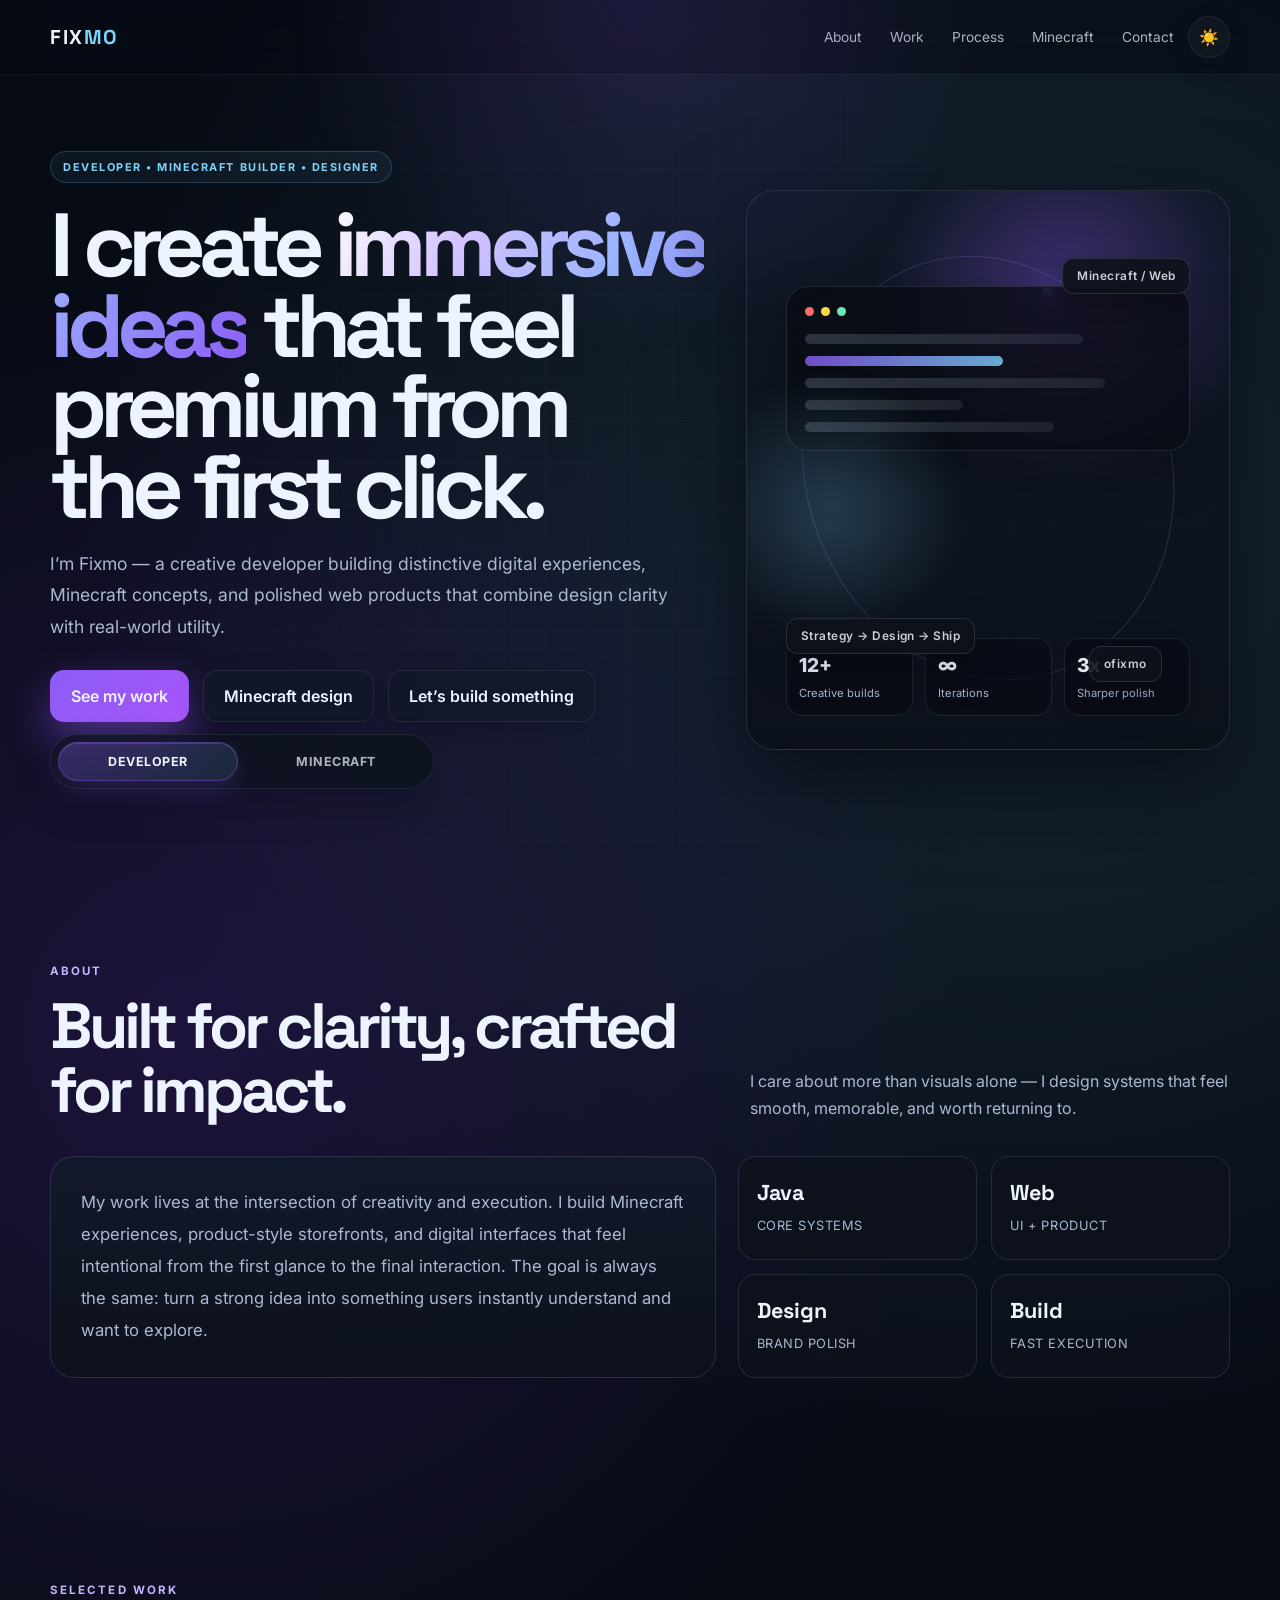
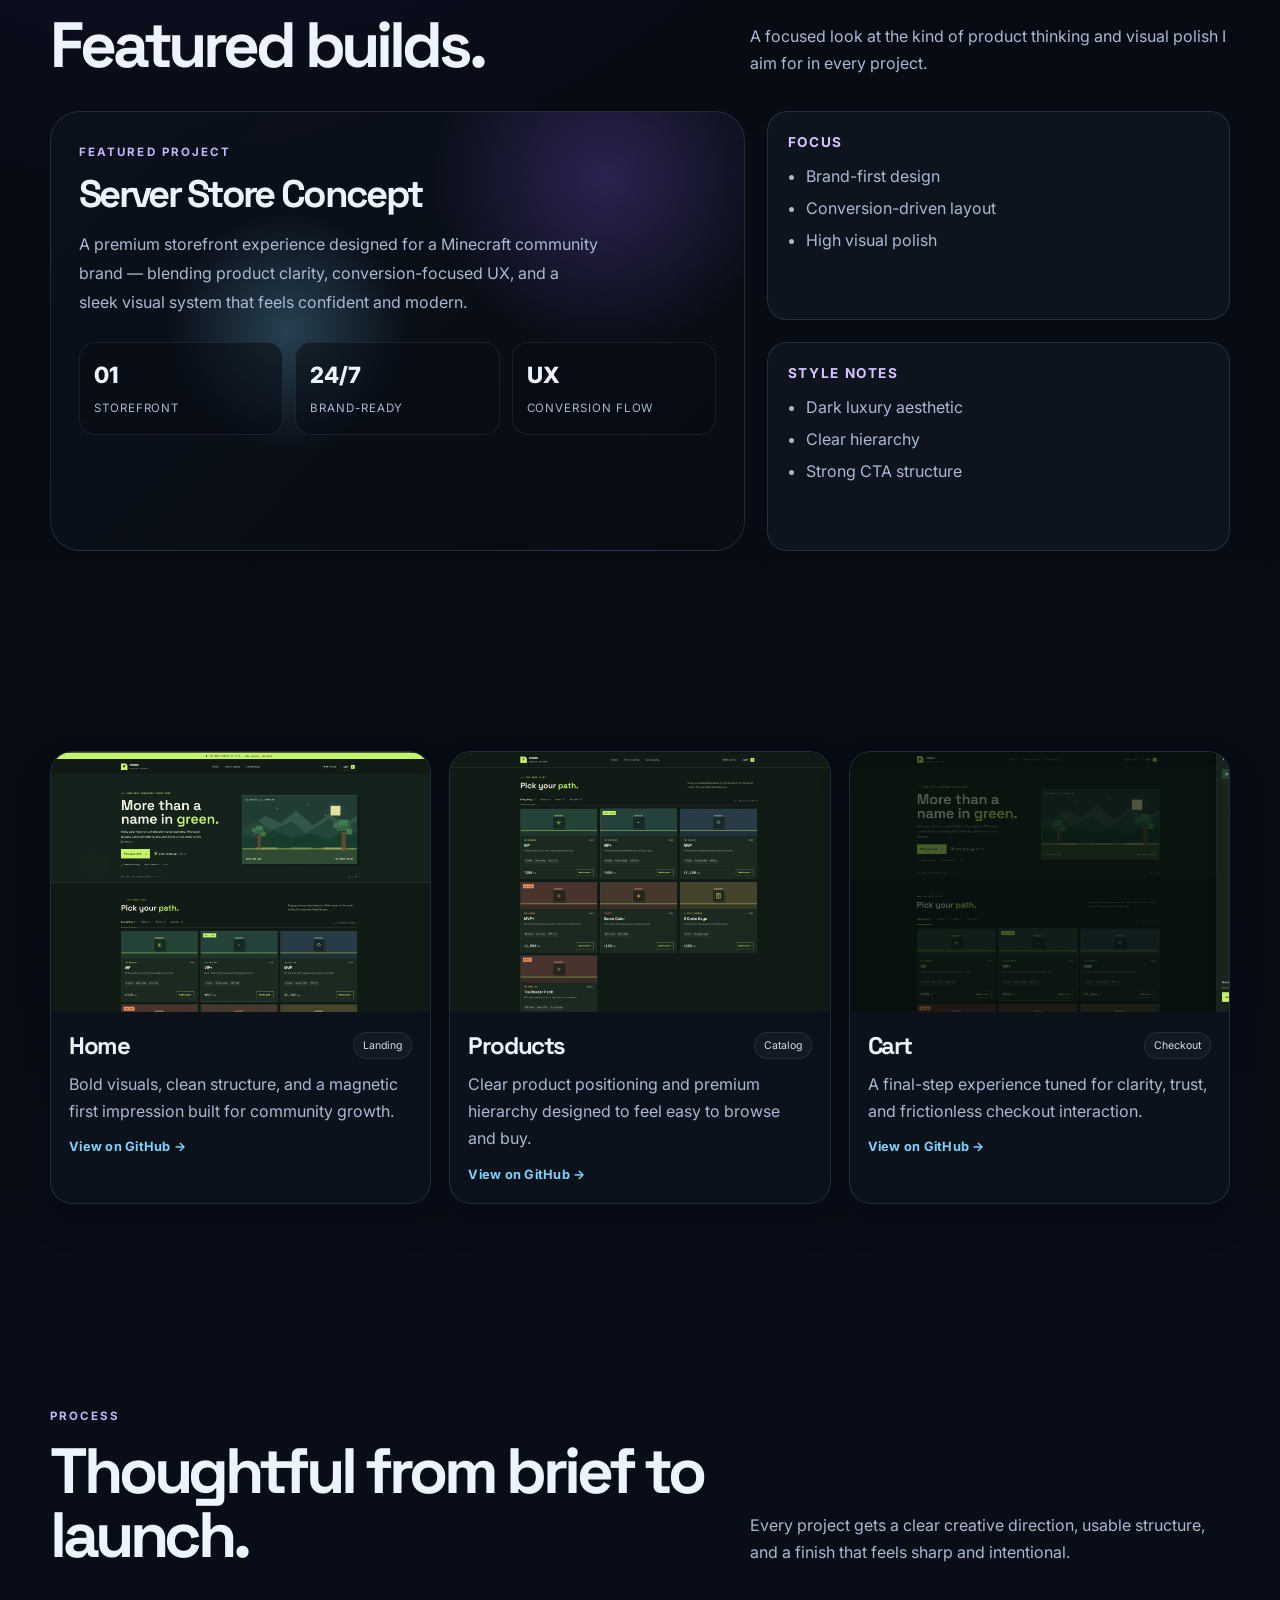
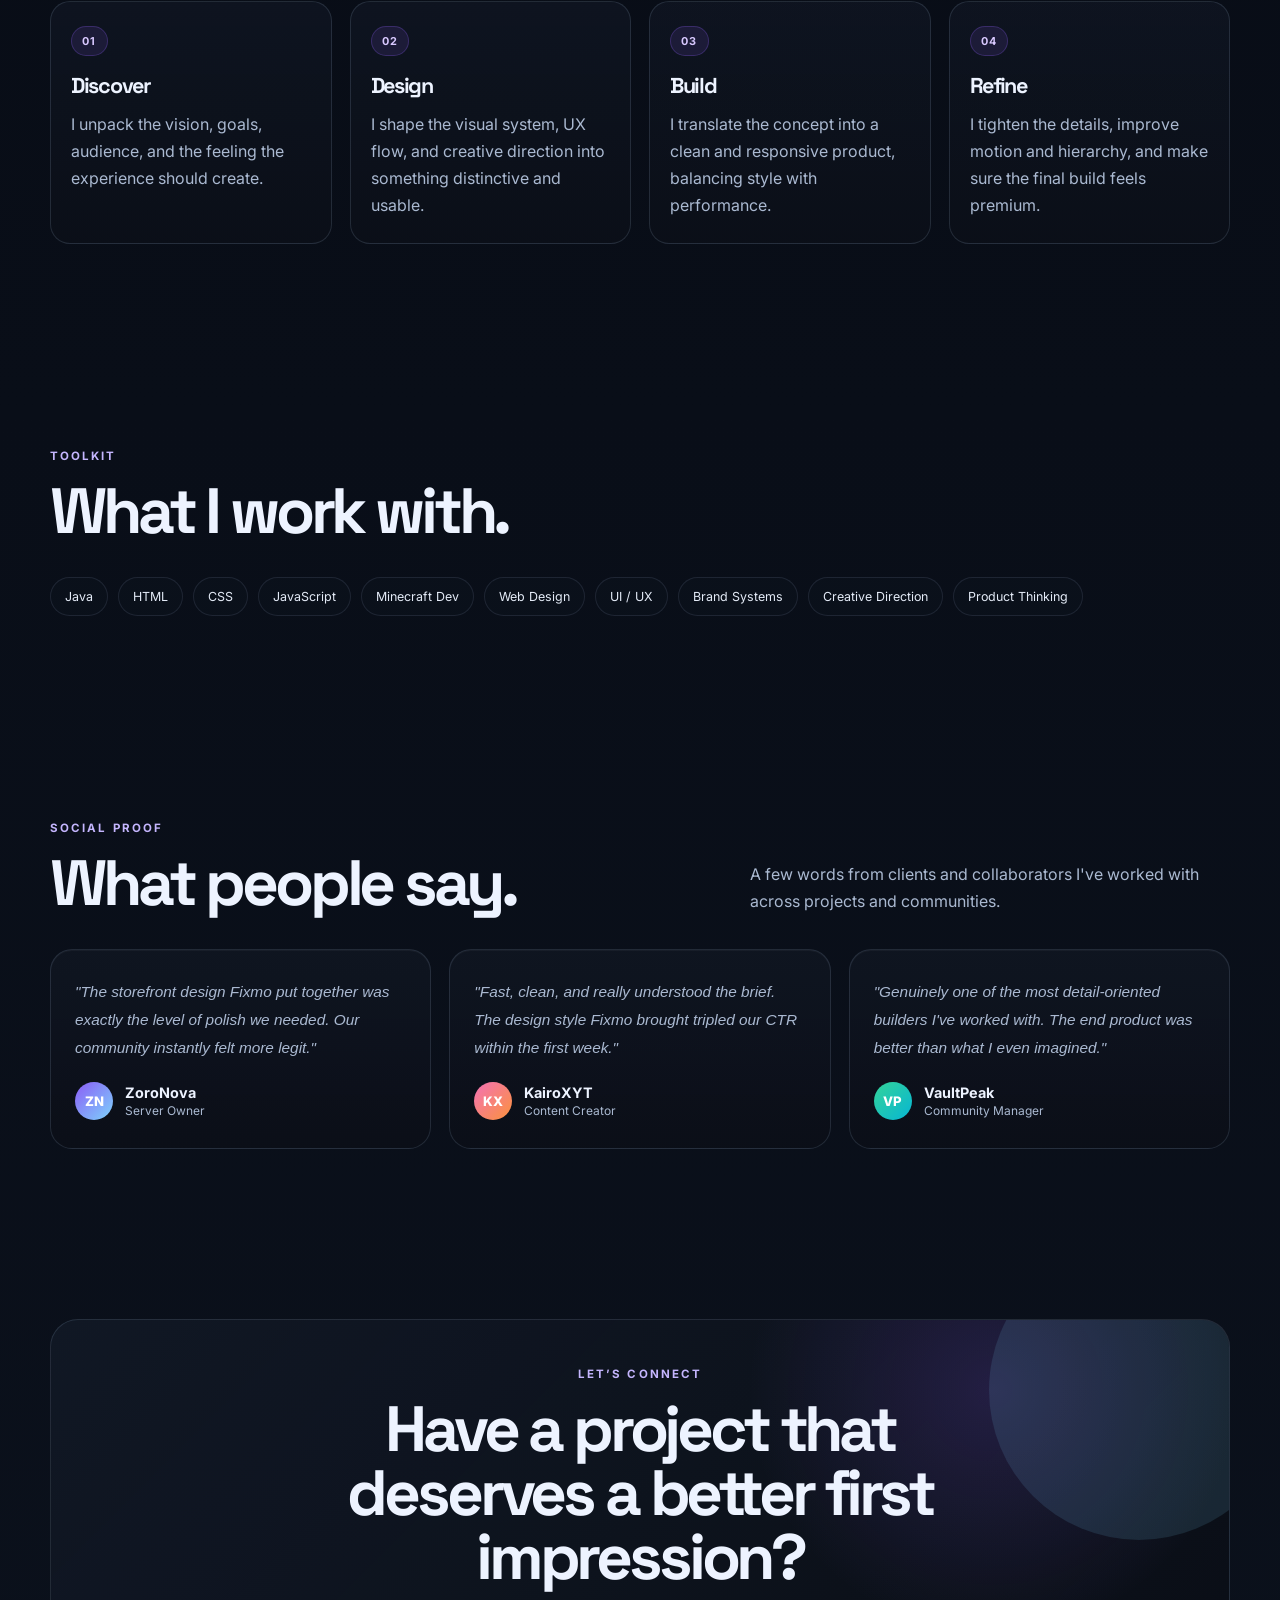
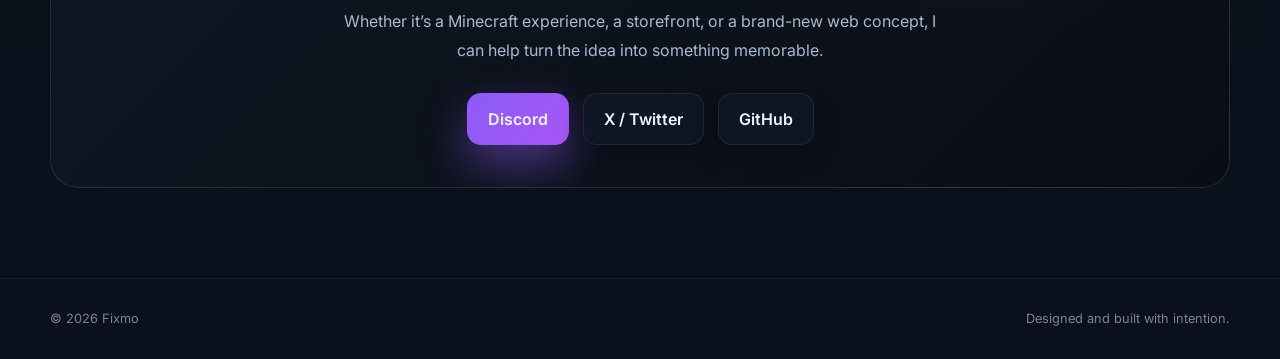
==== commit 56e31e3b: "Add files via upload" ====
--- a/index.html
+++ b/index.html
@@ -7,6 +7,17 @@
       name="description"
       content="Fixmo builds immersive Minecraft experiences, polished web interfaces, and standout digital products."
     />
+    <link rel="icon" href="data:image/svg+xml,<svg xmlns='http://www.w3.org/2000/svg' viewBox='0 0 100 100'><text y='.9em' font-size='90'>⚡</text></svg>" />
+    <meta name="theme-color" content="#8b5cf6" />
+    <meta property="og:type" content="website" />
+    <meta property="og:title" content="Fixmo — Developer & Creative Builder" />
+    <meta property="og:description" content="Fixmo builds immersive Minecraft experiences, polished web interfaces, and standout digital products." />
+    <meta property="og:url" content="https://ofixmo.github.io" />
+    <meta property="og:site_name" content="Fixmo" />
+    <meta name="twitter:card" content="summary" />
+    <meta name="twitter:site" content="@ofixmo" />
+    <meta name="twitter:title" content="Fixmo — Developer & Creative Builder" />
+    <meta name="twitter:description" content="Fixmo builds immersive Minecraft experiences, polished web interfaces, and standout digital products." />
     <title>Fixmo — Developer & Creative Builder</title>
     <style>
       @import url('https://fonts.googleapis.com/css2?family=Inter:wght@400;500;600;700;800;900&family=Space+Grotesk:wght@500;700&display=swap');
@@ -901,7 +912,157 @@
         font-size: 0.8rem;
       }
 
+      /* === Mobile Navigation === */
+      .nav-burger {
+        display: none;
+        appearance: none;
+        border: 1px solid rgba(255, 255, 255, 0.08);
+        background: rgba(255, 255, 255, 0.03);
+        color: var(--text);
+        width: 42px;
+        height: 42px;
+        border-radius: 12px;
+        font-size: 1.1rem;
+        cursor: pointer;
+        transition: border-color 0.2s ease, box-shadow 0.2s ease;
+        align-items: center;
+        justify-content: center;
+      }
+      .nav-burger:hover {
+        border-color: rgba(139, 92, 246, 0.4);
+        box-shadow: 0 8px 20px rgba(139, 92, 246, 0.14);
+      }
+      body.theme-light .nav-burger {
+        border-color: rgba(15, 23, 42, 0.1);
+        background: rgba(255, 255, 255, 0.6);
+      }
+
+      .mobile-nav {
+        display: none;
+        position: fixed;
+        inset: 0;
+        z-index: 50;
+        background: rgba(7, 11, 20, 0.97);
+        backdrop-filter: blur(24px);
+        -webkit-backdrop-filter: blur(24px);
+        flex-direction: column;
+        align-items: center;
+        justify-content: center;
+        gap: 36px;
+      }
+      .mobile-nav.open { display: flex; }
+      body.theme-light .mobile-nav {
+        background: rgba(238, 243, 255, 0.97);
+      }
+      .mobile-nav a {
+        font-family: "Space Grotesk", sans-serif;
+        font-size: 2.2rem;
+        font-weight: 700;
+        letter-spacing: -0.05em;
+        color: var(--text);
+        opacity: 0.6;
+        transition: opacity 0.18s ease, transform 0.18s ease;
+      }
+      .mobile-nav a:hover { opacity: 1; transform: translateX(6px); }
+      .mobile-nav-close {
+        position: absolute;
+        top: 22px;
+        right: 22px;
+        appearance: none;
+        border: 1px solid rgba(255, 255, 255, 0.1);
+        background: rgba(255, 255, 255, 0.05);
+        color: var(--text);
+        width: 44px;
+        height: 44px;
+        border-radius: 50%;
+        font-size: 1rem;
+        cursor: pointer;
+        transition: border-color 0.2s ease;
+      }
+      .mobile-nav-close:hover { border-color: rgba(139, 92, 246, 0.5); }
+
+      /* === Scroll Fade Animations === */
+      [data-fade] {
+        opacity: 0;
+        transform: translateY(28px);
+        transition: opacity 0.65s ease, transform 0.65s ease;
+      }
+      [data-fade].visible {
+        opacity: 1;
+        transform: none;
+      }
+      [data-fade][data-delay="1"] { transition-delay: 0.12s; }
+      [data-fade][data-delay="2"] { transition-delay: 0.24s; }
+      [data-fade][data-delay="3"] { transition-delay: 0.36s; }
+
+      /* === Testimonials === */
+      .testimonial-grid {
+        display: grid;
+        grid-template-columns: repeat(3, minmax(0, 1fr));
+        gap: 18px;
+      }
+      .testimonial-card {
+        padding: 28px 24px;
+        border-radius: 22px;
+        border: 1px solid var(--line);
+        background: linear-gradient(180deg, rgba(16, 22, 34, 0.85), rgba(11, 15, 24, 0.9));
+        box-shadow: inset 0 1px 0 rgba(255, 255, 255, 0.04);
+      }
+      body.theme-light .testimonial-card {
+        background: rgba(255, 255, 255, 0.74);
+        border-color: rgba(15, 23, 42, 0.08);
+      }
+      .testimonial-card p {
+        margin: 0 0 20px;
+        color: var(--muted);
+        line-height: 1.82;
+        font-size: 0.96rem;
+        font-style: italic;
+      }
+      body.theme-light .testimonial-card p { color: rgba(15, 23, 42, 0.74); }
+      .testimonial-author {
+        display: flex;
+        align-items: center;
+        gap: 12px;
+      }
+      .testimonial-avatar {
+        width: 38px;
+        height: 38px;
+        border-radius: 50%;
+        display: flex;
+        align-items: center;
+        justify-content: center;
+        font-size: 0.82rem;
+        font-weight: 800;
+        color: white;
+        flex-shrink: 0;
+      }
+      .testimonial-name {
+        font-weight: 700;
+        font-size: 0.9rem;
+      }
+      .testimonial-handle {
+        font-size: 0.75rem;
+        color: var(--muted);
+        margin-top: 2px;
+      }
+
+      /* === Project link === */
+      .project-link {
+        display: inline-flex;
+        align-items: center;
+        gap: 5px;
+        margin-top: 14px;
+        font-size: 0.8rem;
+        font-weight: 700;
+        color: var(--accent-2);
+        letter-spacing: 0.02em;
+        transition: gap 0.2s ease;
+      }
+      .project-link:hover { gap: 9px; }
+
       @media (max-width: 980px) {
+
         .hero-grid,
         .about-grid,
         .showcase {
@@ -922,6 +1083,10 @@
           display: none;
         }
 
+        .nav-burger {
+          display: flex;
+        }
+
         .hero { padding-top: 48px; }
 
         .hero-card {
@@ -935,7 +1100,8 @@
         .project-grid,
         .process-grid,
         .pill-grid,
-        .metric-row {
+        .metric-row,
+        .testimonial-grid {
           grid-template-columns: 1fr;
         }
 
@@ -954,10 +1120,19 @@
           padding: 18px 0;
         }
       }
+
     </style>
   </head>
   <body>
     <div class="page-overlay"></div>
+    <div class="mobile-nav" role="dialog" aria-label="Mobile navigation" aria-modal="true">
+      <button class="mobile-nav-close" type="button" aria-label="Close menu" data-nav-close>✕</button>
+      <a href="#about" data-nav-link>About</a>
+      <a href="#work" data-nav-link>Work</a>
+      <a href="#process" data-nav-link>Process</a>
+      <a href="minecraft.html" data-nav-link>Minecraft</a>
+      <a href="#contact" data-nav-link>Contact</a>
+    </div>
     <div class="site-shell">
       <nav>
         <div class="container nav-inner">
@@ -971,6 +1146,7 @@
               <a href="#contact">Contact</a>
             </div>
             <button class="theme-toggle" type="button" aria-label="Toggle theme" data-theme-toggle>☀️</button>
+            <button class="nav-burger" type="button" aria-label="Open menu" data-nav-burger>☰</button>
           </div>
         </div>
       </nav>
@@ -1146,6 +1322,7 @@
                   <span class="chip">Landing</span>
                 </div>
                 <p>Bold visuals, clean structure, and a magnetic first impression built for community growth.</p>
+                <a class="project-link" href="https://github.com/ofixmo" target="_blank" rel="noopener">View on GitHub →</a>
               </div>
             </article>
 
@@ -1157,6 +1334,7 @@
                   <span class="chip">Catalog</span>
                 </div>
                 <p>Clear product positioning and premium hierarchy designed to feel easy to browse and buy.</p>
+                <a class="project-link" href="https://github.com/ofixmo" target="_blank" rel="noopener">View on GitHub →</a>
               </div>
             </article>
 
@@ -1168,6 +1346,7 @@
                   <span class="chip">Checkout</span>
                 </div>
                 <p>A final-step experience tuned for clarity, trust, and frictionless checkout interaction.</p>
+                <a class="project-link" href="https://github.com/ofixmo" target="_blank" rel="noopener">View on GitHub →</a>
               </div>
             </article>
           </div>
@@ -1238,6 +1417,51 @@
         </div>
       </section>
 
+      <section id="testimonials">
+        <div class="container">
+          <div class="section-head" data-fade>
+            <div>
+              <div class="kicker">Social proof</div>
+              <h2>What people say.</h2>
+            </div>
+            <p>A few words from clients and collaborators I've worked with across projects and communities.</p>
+          </div>
+
+          <div class="testimonial-grid" data-fade data-delay="1">
+            <div class="testimonial-card">
+              <p>"The storefront design Fixmo put together was exactly the level of polish we needed. Our community instantly felt more legit."</p>
+              <div class="testimonial-author">
+                <div class="testimonial-avatar" style="background: linear-gradient(135deg, #8b5cf6, #7dd3fc);">ZN</div>
+                <div>
+                  <div class="testimonial-name">ZoroNova</div>
+                  <div class="testimonial-handle">Server Owner</div>
+                </div>
+              </div>
+            </div>
+            <div class="testimonial-card">
+              <p>"Fast, clean, and really understood the brief. The design style Fixmo brought tripled our CTR within the first week."</p>
+              <div class="testimonial-author">
+                <div class="testimonial-avatar" style="background: linear-gradient(135deg, #f472b6, #fb923c);">KX</div>
+                <div>
+                  <div class="testimonial-name">KairoXYT</div>
+                  <div class="testimonial-handle">Content Creator</div>
+                </div>
+              </div>
+            </div>
+            <div class="testimonial-card">
+              <p>"Genuinely one of the most detail-oriented builders I've worked with. The end product was better than what I even imagined."</p>
+              <div class="testimonial-author">
+                <div class="testimonial-avatar" style="background: linear-gradient(135deg, #34d399, #06b6d4);">VP</div>
+                <div>
+                  <div class="testimonial-name">VaultPeak</div>
+                  <div class="testimonial-handle">Community Manager</div>
+                </div>
+              </div>
+            </div>
+          </div>
+        </div>
+      </section>
+
       <section class="cta" id="contact">
         <div class="container">
           <div class="cta-box">
@@ -1267,12 +1491,10 @@
     <script>
       document.addEventListener('DOMContentLoaded', () => {
         const body = document.body;
+
+        // Theme
         const savedTheme = localStorage.getItem('fixmo-theme');
-        const preferredTheme = savedTheme || 'dark';
-
-        if (preferredTheme === 'light') {
-          body.classList.add('theme-light');
-        }
+        if (savedTheme === 'light') body.classList.add('theme-light');
 
         const themeToggle = document.querySelector('[data-theme-toggle]');
         const updateThemeButton = () => {
@@ -1281,7 +1503,6 @@
           themeToggle.textContent = isLight ? '🌙' : '☀️';
           themeToggle.setAttribute('aria-label', isLight ? 'Switch to dark mode' : 'Switch to light mode');
         };
-
         updateThemeButton();
 
         if (themeToggle) {
@@ -1293,18 +1514,60 @@
           });
         }
 
+        // Mobile navigation
+        const mobileNav = document.querySelector('.mobile-nav');
+        const navBurger = document.querySelector('[data-nav-burger]');
+        const navClose = document.querySelector('[data-nav-close]');
+        const navLinks = document.querySelectorAll('[data-nav-link]');
+
+        const openMobileNav = () => {
+          mobileNav?.classList.add('open');
+          body.style.overflow = 'hidden';
+        };
+        const closeMobileNav = () => {
+          mobileNav?.classList.remove('open');
+          body.style.overflow = '';
+        };
+
+        navBurger?.addEventListener('click', openMobileNav);
+        navClose?.addEventListener('click', closeMobileNav);
+        navLinks.forEach(link => link.addEventListener('click', closeMobileNav));
+        mobileNav?.addEventListener('click', (e) => {
+          if (e.target === mobileNav) closeMobileNav();
+        });
+
+        // Scroll fade animations via IntersectionObserver
+        const animateTargets = [
+          '.section-head', '.about-grid', '.showcase',
+          '.project-grid', '.process-grid', '.stack',
+          '.testimonial-grid', '.pill-grid'
+        ];
+        document.querySelectorAll(animateTargets.join(', ')).forEach((el, i) => {
+          el.setAttribute('data-fade', '');
+        });
+
+        const fadeObserver = new IntersectionObserver((entries) => {
+          entries.forEach(entry => {
+            if (entry.isIntersecting) {
+              entry.target.classList.add('visible');
+              fadeObserver.unobserve(entry.target);
+            }
+          });
+        }, { threshold: 0.1 });
+
+        document.querySelectorAll('[data-fade]').forEach(el => fadeObserver.observe(el));
+
+        // Page transition on HTML link clicks
         const handleNavTransition = (event) => {
           const link = event.currentTarget;
           const href = link.getAttribute('href');
           if (!href || href.startsWith('#') || link.target === '_blank') return;
           event.preventDefault();
           body.classList.add('transitioning');
-          setTimeout(() => {
-            window.location.href = href;
-          }, 260);
+          setTimeout(() => { window.location.href = href; }, 260);
         };
 
-        document.querySelectorAll('a[href$=".html"]').forEach((link) => {
+        document.querySelectorAll('a[href$=".html"]').forEach(link => {
           link.addEventListener('click', handleNavTransition);
         });
 
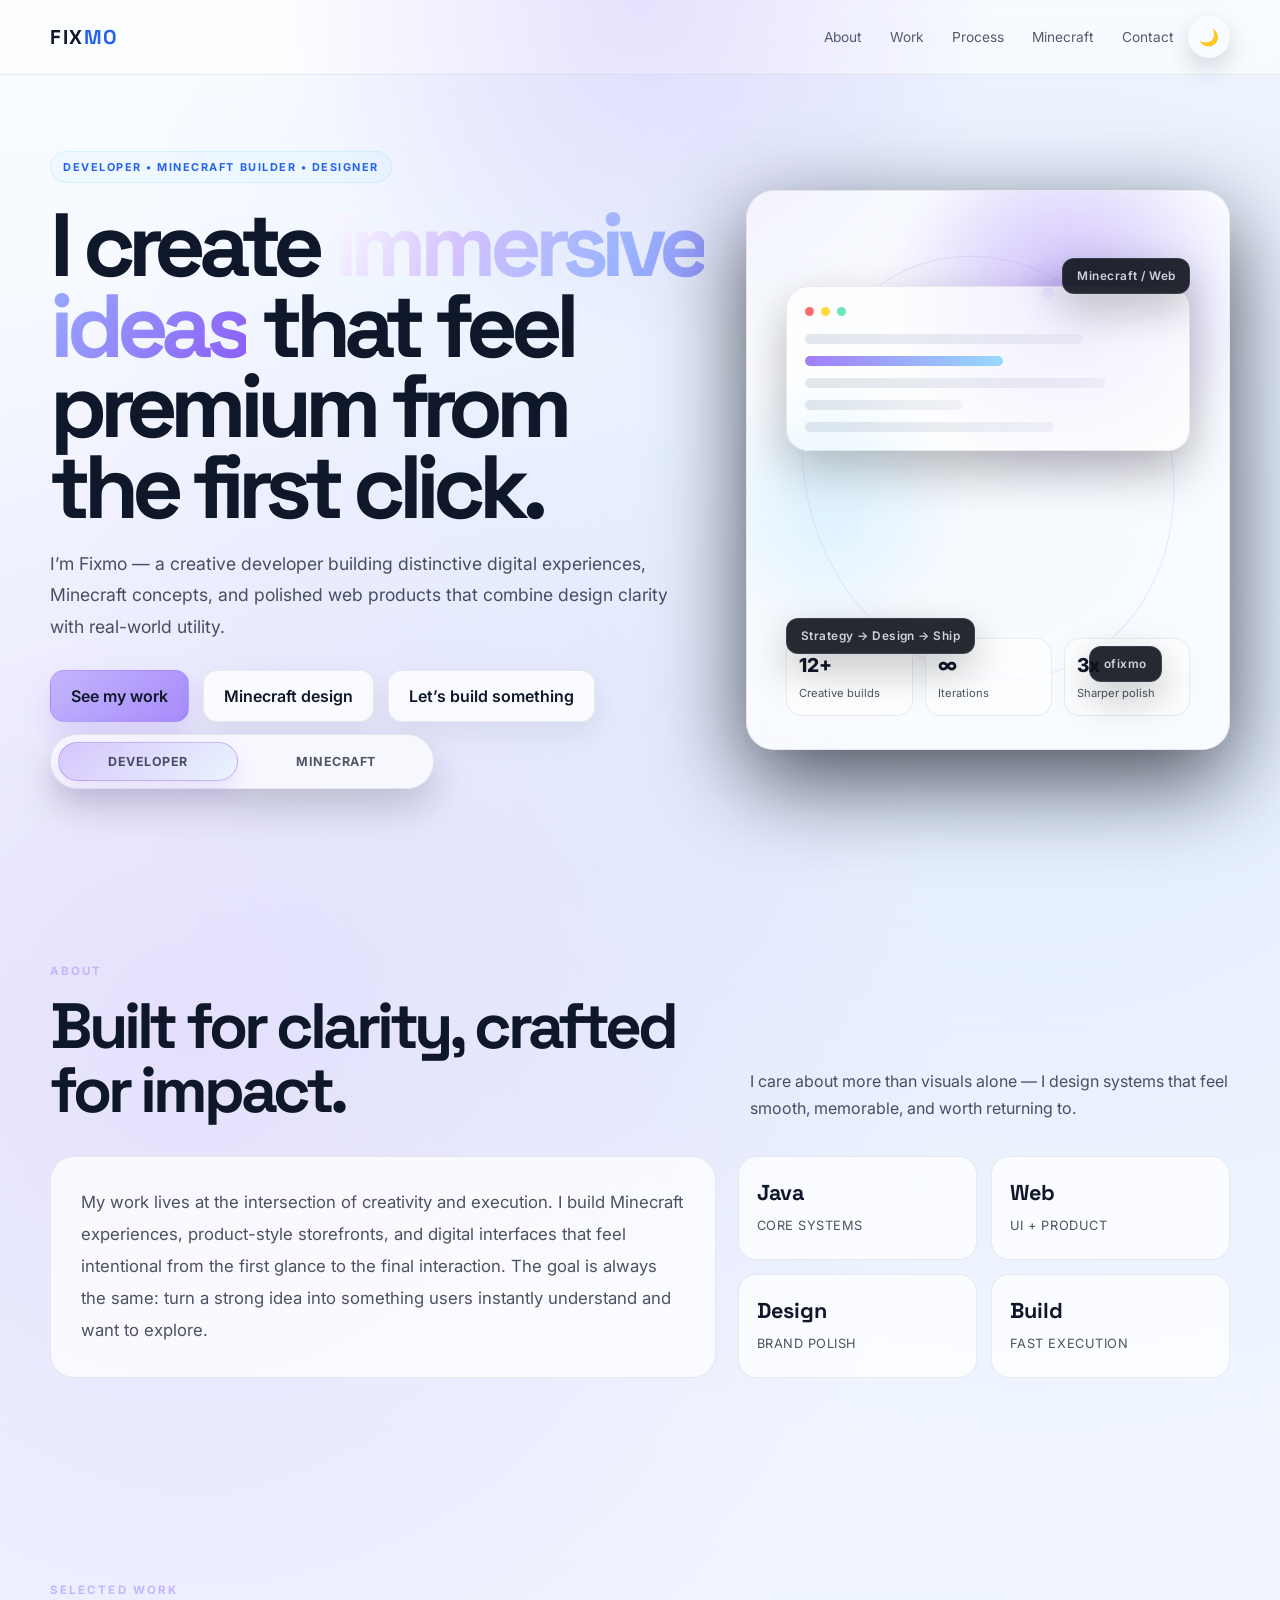
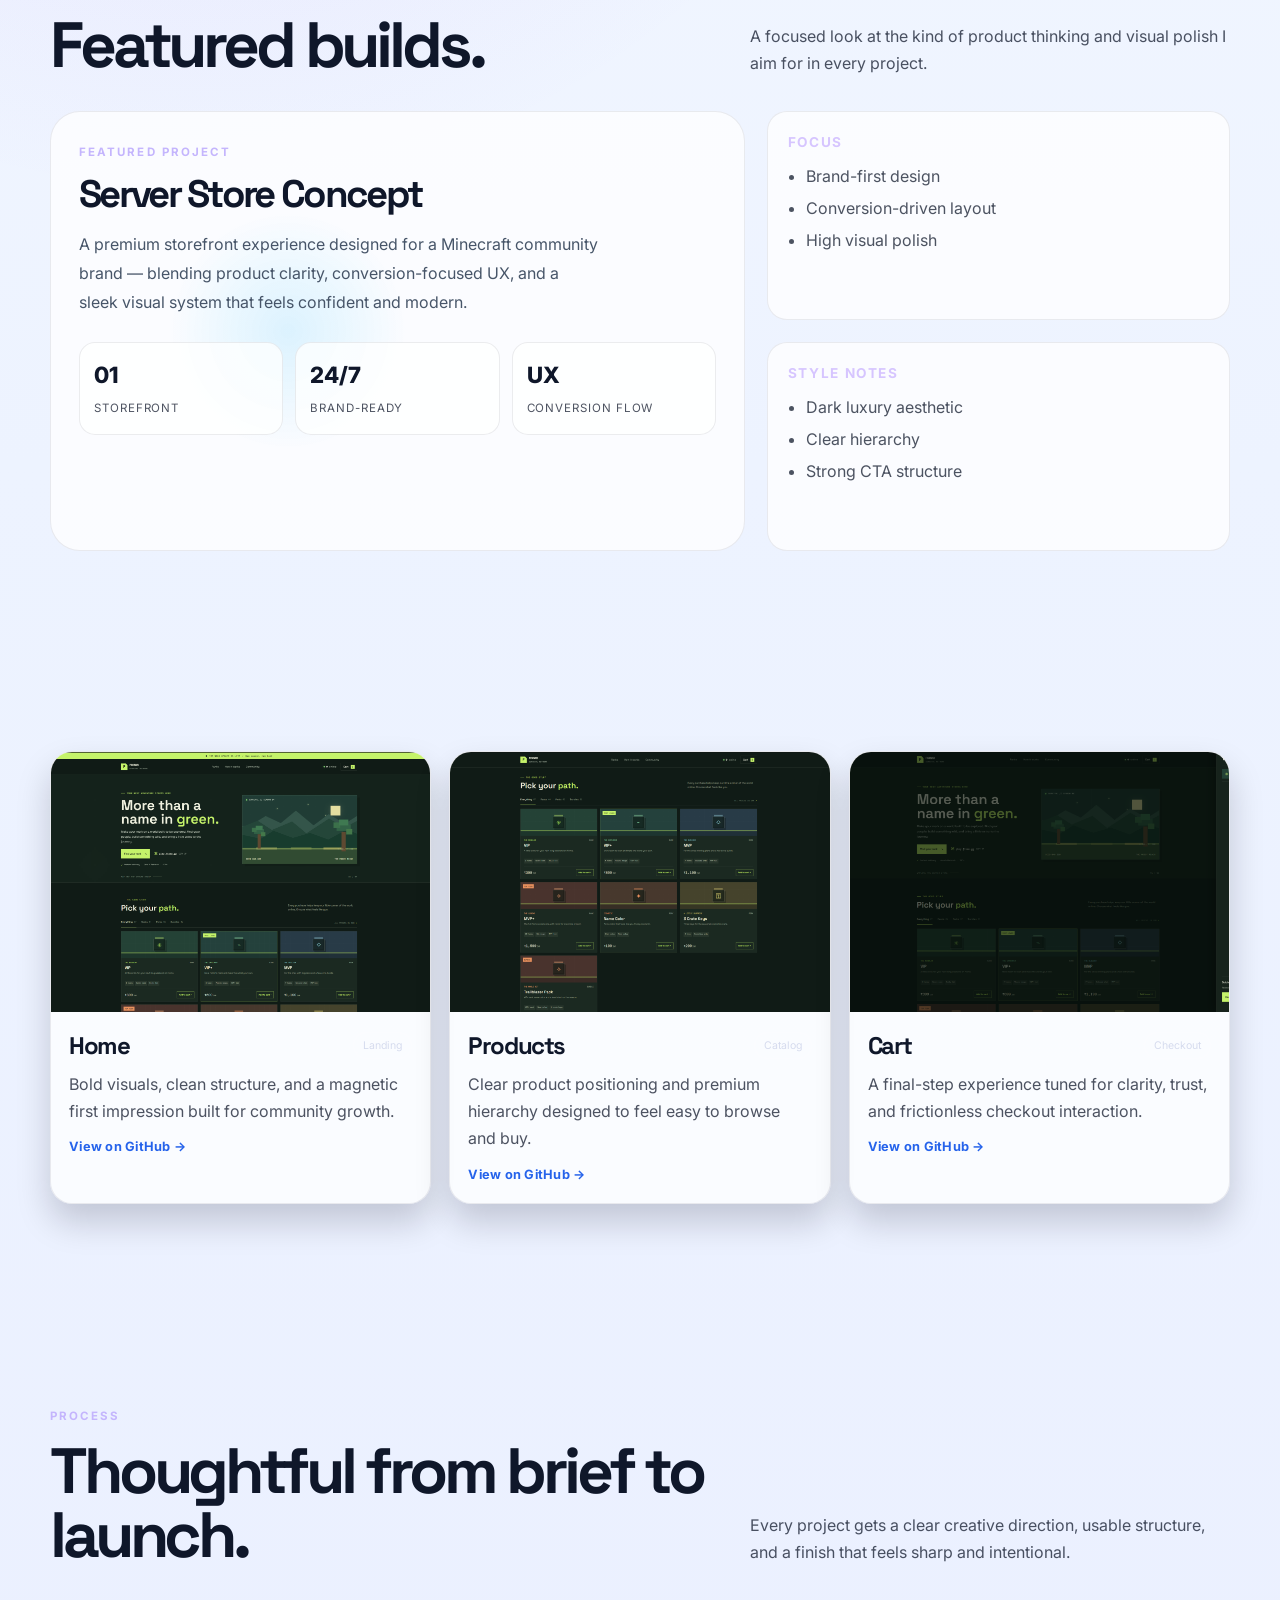
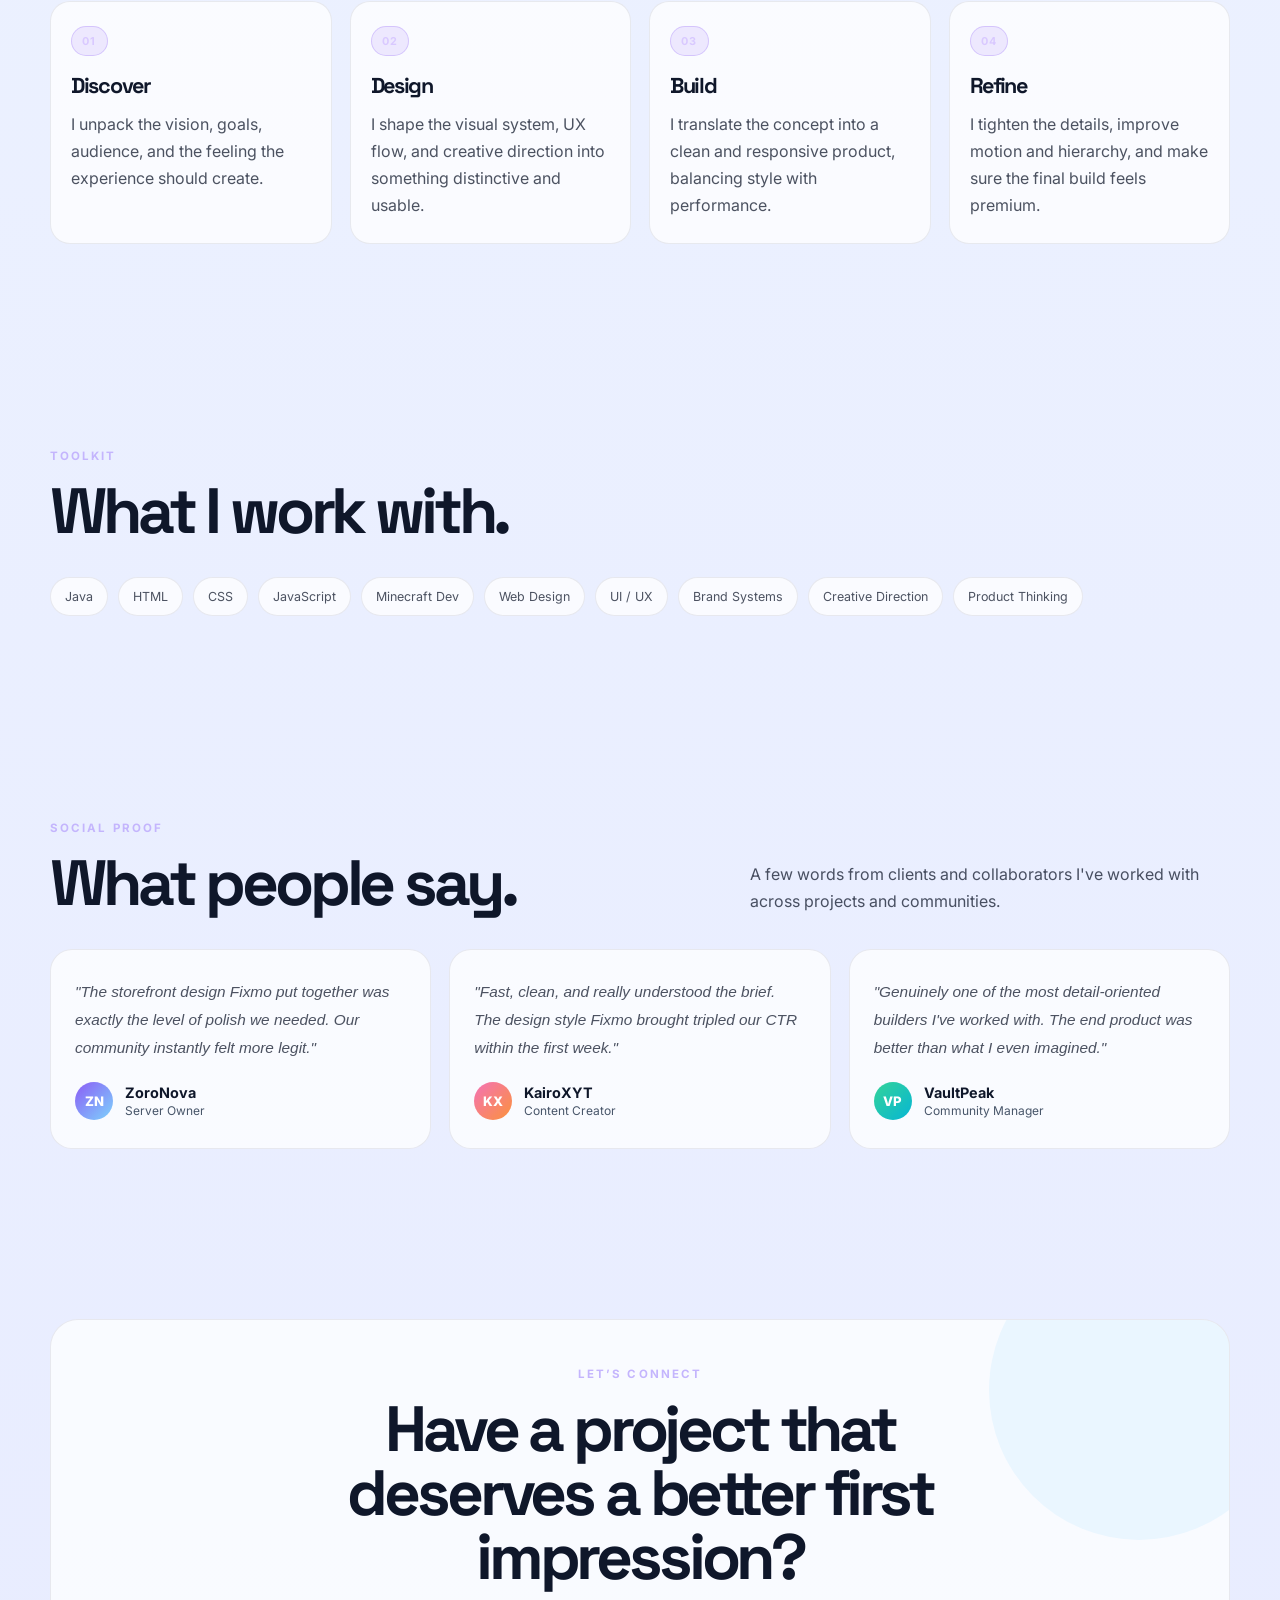
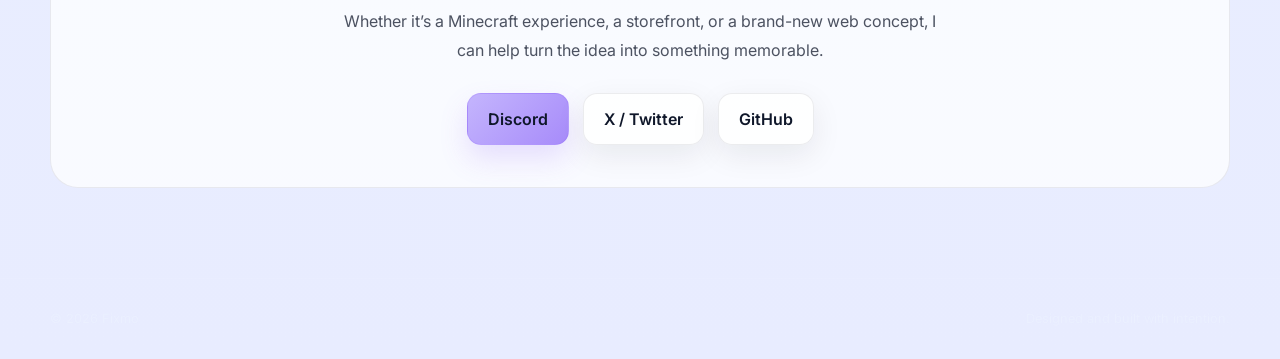
==== commit 34b7ffdf: "Add files via upload" ====
--- a/index.html
+++ b/index.html
@@ -23,6 +23,22 @@
       @import url('https://fonts.googleapis.com/css2?family=Inter:wght@400;500;600;700;800;900&family=Space+Grotesk:wght@500;700&display=swap');
 
       :root {
+        --bg: #eef3ff;
+        --bg-2: #f7f8ff;
+        --panel: rgba(255, 255, 255, 0.8);
+        --panel-strong: #f1f4ff;
+        --line: rgba(75, 85, 120, 0.14);
+        --muted: #475569;
+        --text: #0f172a;
+        --accent: #7c3aed;
+        --accent-2: #2563eb;
+        --accent-3: #db2777;
+        --success: #0f766e;
+        --shadow: rgba(15, 23, 42, 0.12);
+        --glow: rgba(124, 58, 237, 0.12);
+      }
+
+      body.theme-dark {
         --bg: #070b14;
         --bg-2: #0d1320;
         --panel: rgba(15, 20, 32, 0.82);
@@ -38,22 +54,6 @@
         --glow: rgba(139, 92, 246, 0.42);
       }
 
-      body.theme-light {
-        --bg: #eef3ff;
-        --bg-2: #f7f8ff;
-        --panel: rgba(255, 255, 255, 0.8);
-        --panel-strong: #f1f4ff;
-        --line: rgba(75, 85, 120, 0.14);
-        --muted: #475569;
-        --text: #0f172a;
-        --accent: #7c3aed;
-        --accent-2: #2563eb;
-        --accent-3: #db2777;
-        --success: #0f766e;
-        --shadow: rgba(15, 23, 42, 0.12);
-        --glow: rgba(124, 58, 237, 0.12);
-      }
-
       * { box-sizing: border-box; }
 
       html {
@@ -64,19 +64,19 @@
         margin: 0;
         font-family: "Inter", sans-serif;
         background:
+          radial-gradient(circle at 15% 20%, rgba(124, 58, 237, 0.12), transparent 18%),
+          radial-gradient(circle at 80% 10%, rgba(59, 130, 246, 0.12), transparent 20%),
+          linear-gradient(180deg, #f8fbff 0%, #edf3ff 40%, #e8ecff 100%);
+        color: var(--text);
+        overflow-x: hidden;
+        position: relative;
+      }
+
+      body.theme-dark {
+        background:
           radial-gradient(circle at 15% 20%, rgba(124, 58, 237, 0.18), transparent 18%),
           radial-gradient(circle at 80% 10%, rgba(125, 211, 252, 0.14), transparent 20%),
           linear-gradient(180deg, var(--bg) 0%, #070b14 40%, #0b111c 100%);
-        color: var(--text);
-        overflow-x: hidden;
-        position: relative;
-      }
-
-      body.theme-light {
-        background:
-          radial-gradient(circle at 15% 20%, rgba(124, 58, 237, 0.12), transparent 18%),
-          radial-gradient(circle at 80% 10%, rgba(59, 130, 246, 0.12), transparent 20%),
-          linear-gradient(180deg, #f8fbff 0%, #edf3ff 40%, #e8ecff 100%);
       }
 
       body::before {
@@ -292,6 +292,13 @@
         border-color: rgba(15, 23, 42, 0.08);
         color: #0f172a;
         box-shadow: 0 10px 30px rgba(15, 23, 42, 0.08);
+      }
+
+      body.theme-light .btn.primary {
+        background: linear-gradient(135deg, #c4b5fd 0%, #a78bfa 100%);
+        border-color: rgba(139, 92, 246, 0.18);
+        color: #0f172a;
+        box-shadow: 0 14px 28px rgba(139, 92, 246, 0.18);
       }
 
       .btn:hover {
@@ -1494,12 +1501,17 @@
 
         // Theme
         const savedTheme = localStorage.getItem('fixmo-theme');
-        if (savedTheme === 'light') body.classList.add('theme-light');
+        if (savedTheme !== 'dark') {
+          localStorage.setItem('fixmo-theme', 'light');
+        }
+        const useDarkMode = localStorage.getItem('fixmo-theme') === 'dark';
+        body.classList.toggle('theme-dark', useDarkMode);
+        body.classList.toggle('theme-light', !useDarkMode);
 
         const themeToggle = document.querySelector('[data-theme-toggle]');
         const updateThemeButton = () => {
           if (!themeToggle) return;
-          const isLight = body.classList.contains('theme-light');
+          const isLight = !body.classList.contains('theme-dark');
           themeToggle.textContent = isLight ? '🌙' : '☀️';
           themeToggle.setAttribute('aria-label', isLight ? 'Switch to dark mode' : 'Switch to light mode');
         };
@@ -1507,9 +1519,9 @@
 
         if (themeToggle) {
           themeToggle.addEventListener('click', () => {
-            const isLight = body.classList.toggle('theme-light');
-            body.classList.toggle('theme-dark', !isLight);
-            localStorage.setItem('fixmo-theme', isLight ? 'light' : 'dark');
+            const isDark = body.classList.toggle('theme-dark');
+            body.classList.toggle('theme-light', !isDark);
+            localStorage.setItem('fixmo-theme', isDark ? 'dark' : 'light');
             updateThemeButton();
           });
         }
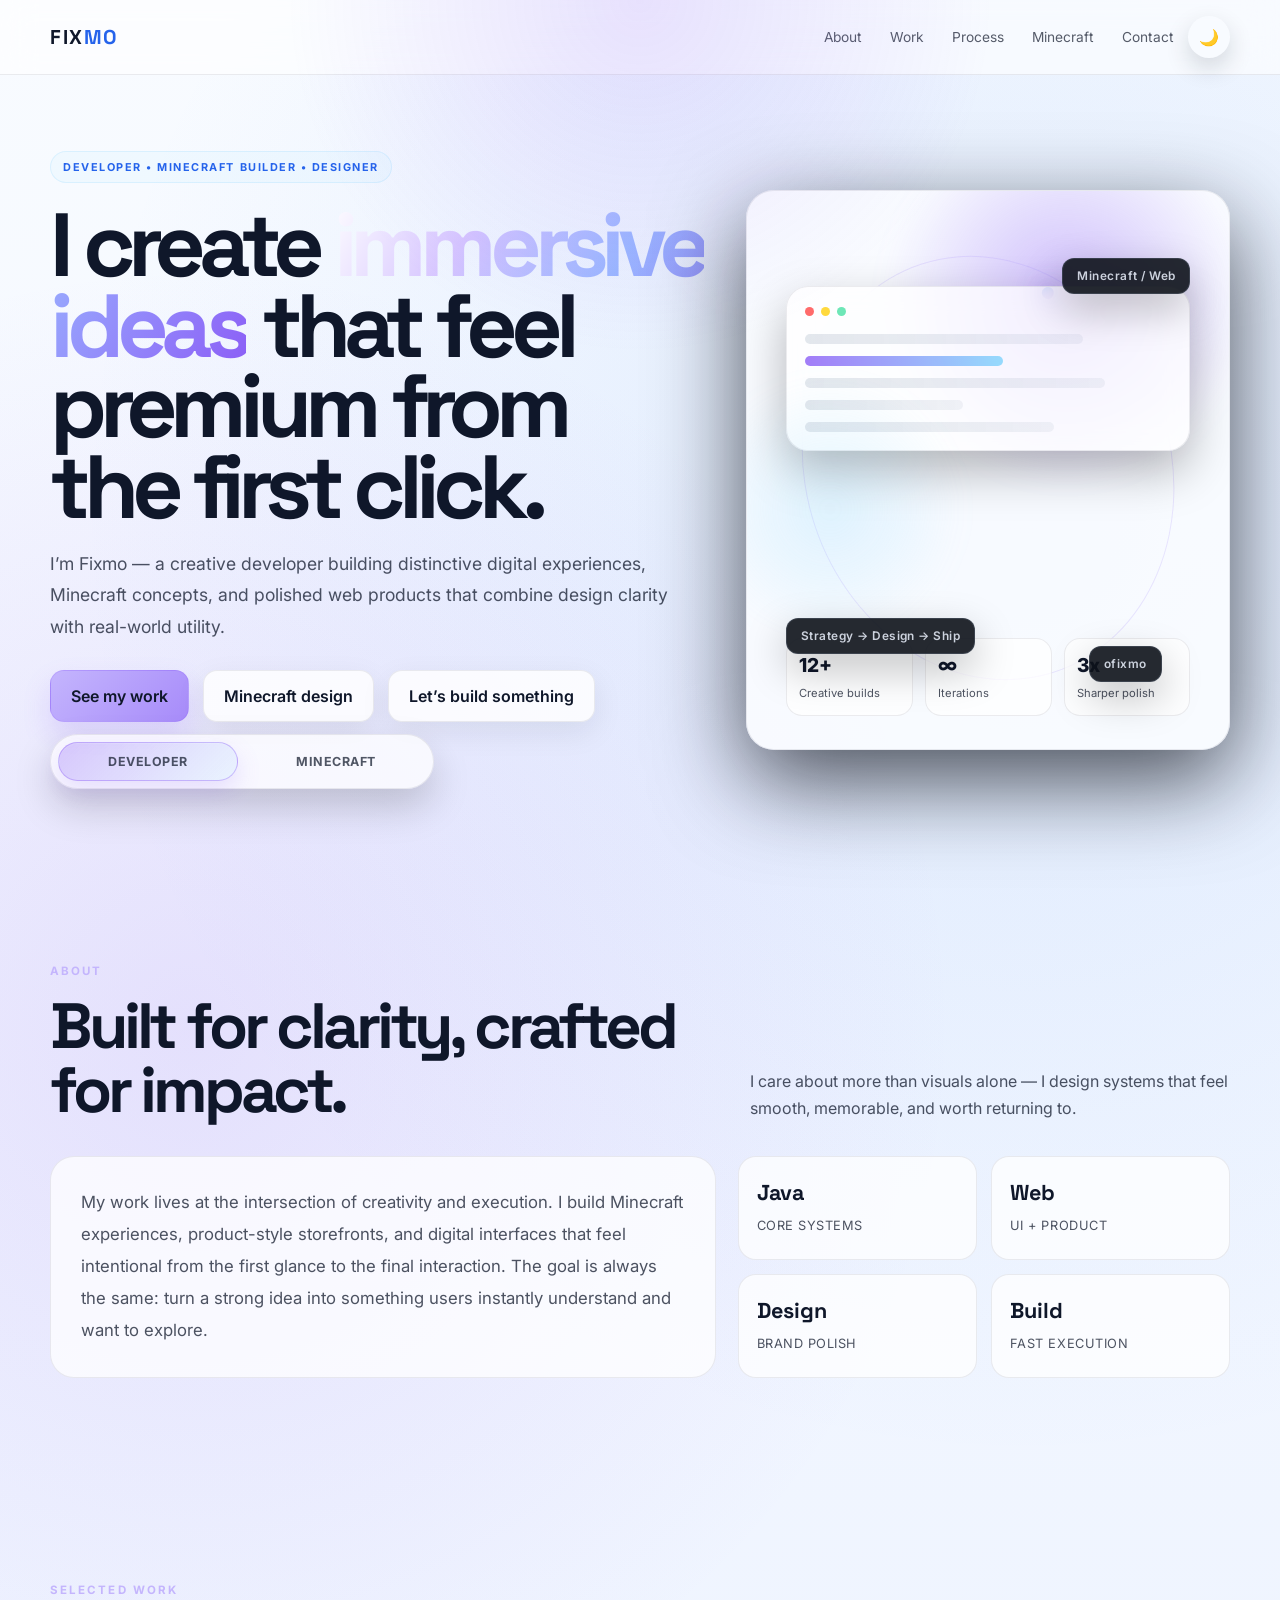
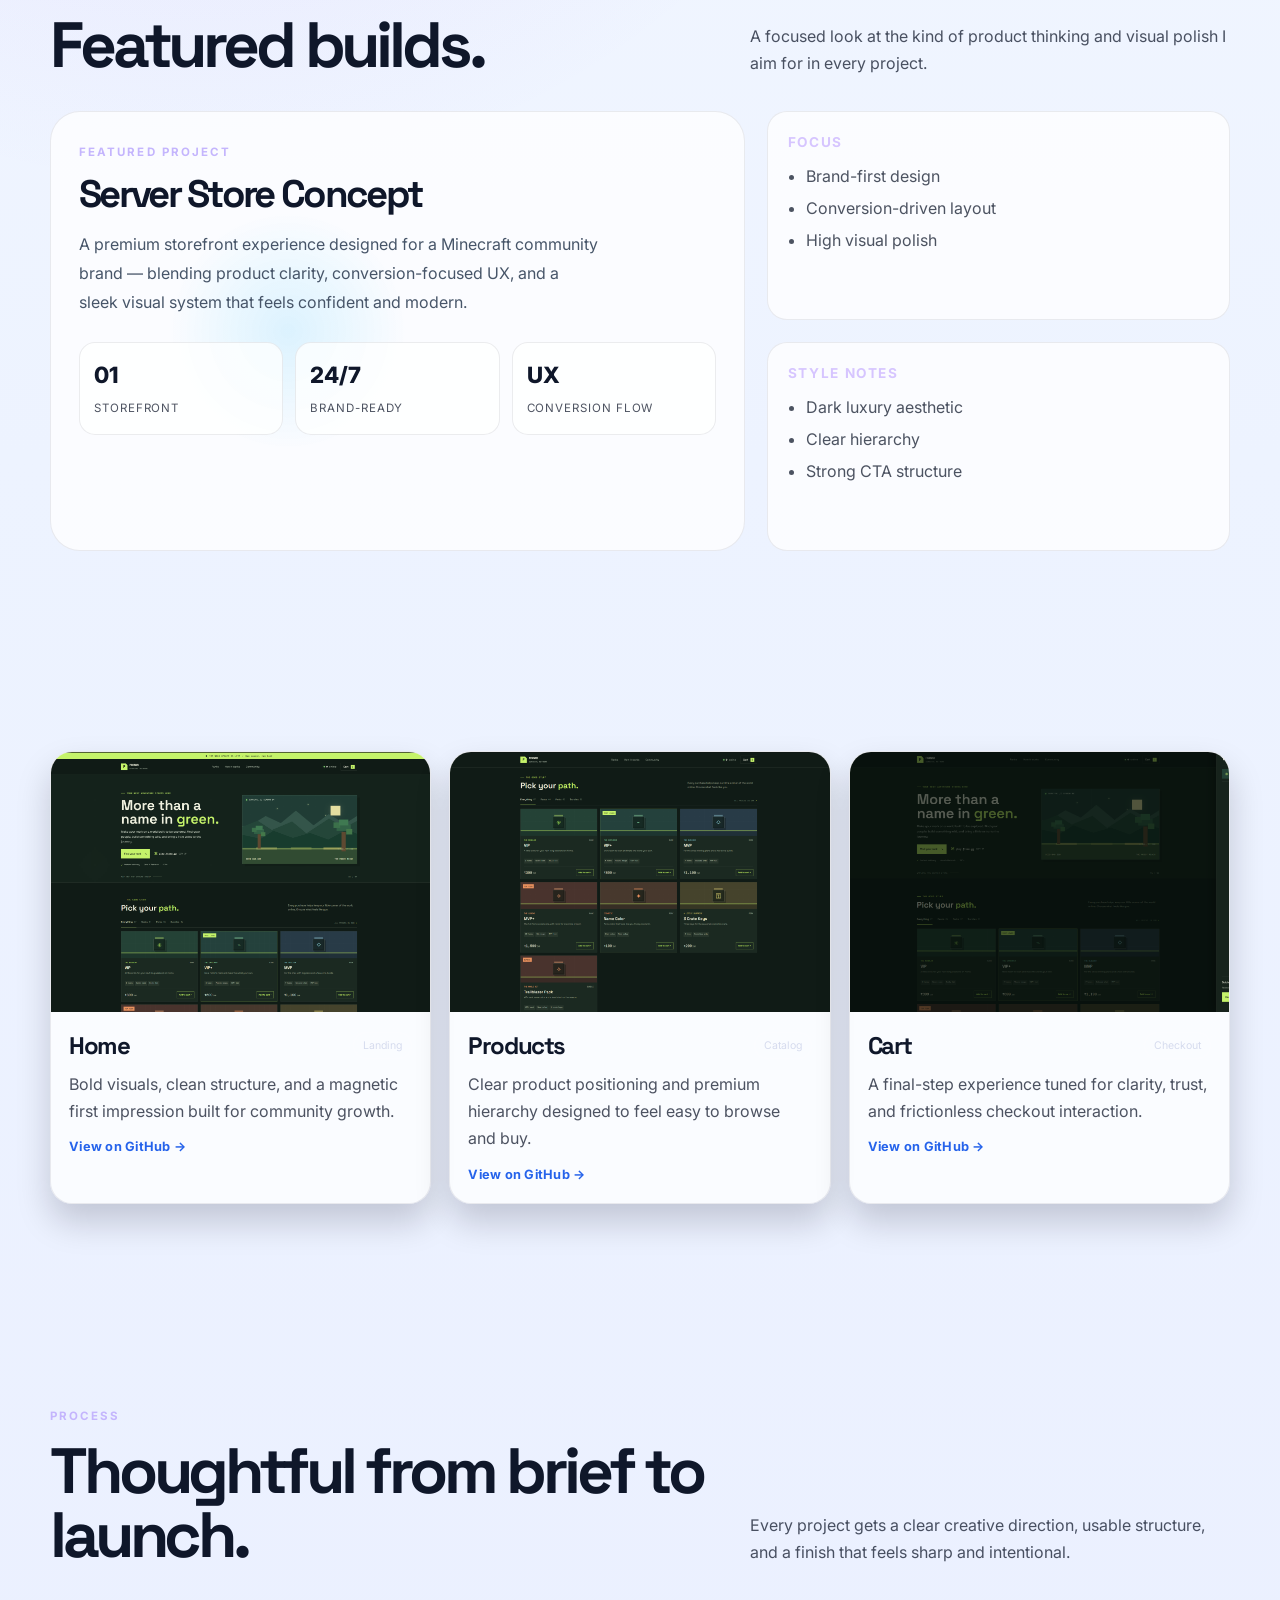
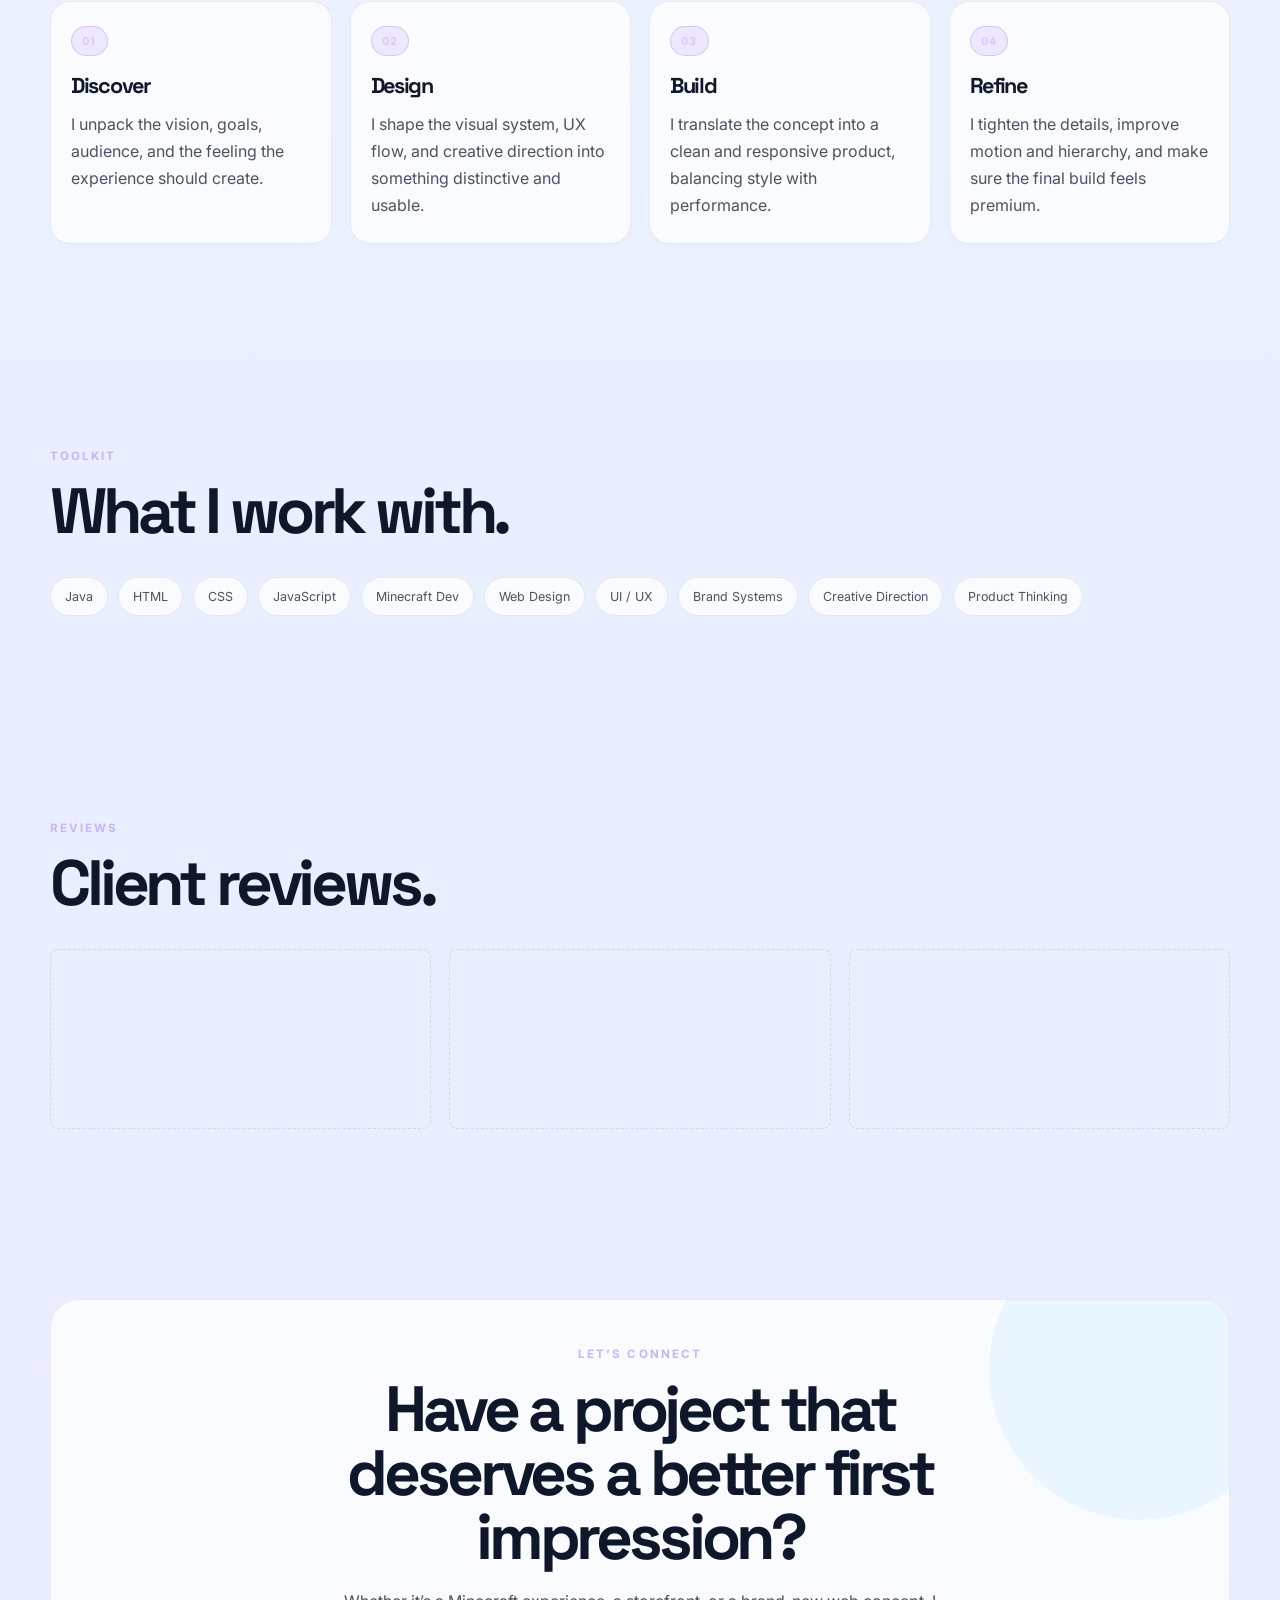
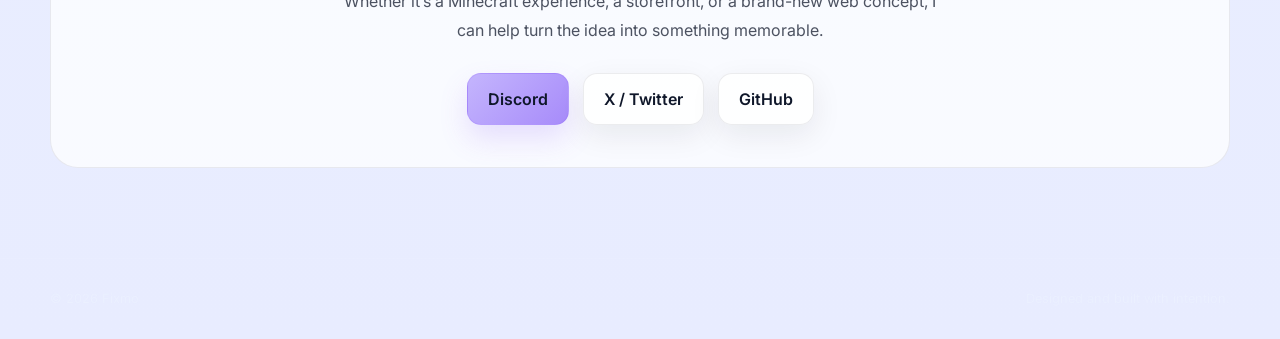
==== commit 748de625: "Add files via upload" ====
--- a/index.html
+++ b/index.html
@@ -1002,56 +1002,16 @@
       [data-fade][data-delay="2"] { transition-delay: 0.24s; }
       [data-fade][data-delay="3"] { transition-delay: 0.36s; }
 
-      /* === Testimonials === */
-      .testimonial-grid {
+      /* === Reviews === */
+      .review-grid {
         display: grid;
         grid-template-columns: repeat(3, minmax(0, 1fr));
         gap: 18px;
       }
-      .testimonial-card {
-        padding: 28px 24px;
-        border-radius: 22px;
-        border: 1px solid var(--line);
-        background: linear-gradient(180deg, rgba(16, 22, 34, 0.85), rgba(11, 15, 24, 0.9));
-        box-shadow: inset 0 1px 0 rgba(255, 255, 255, 0.04);
-      }
-      body.theme-light .testimonial-card {
-        background: rgba(255, 255, 255, 0.74);
-        border-color: rgba(15, 23, 42, 0.08);
-      }
-      .testimonial-card p {
-        margin: 0 0 20px;
-        color: var(--muted);
-        line-height: 1.82;
-        font-size: 0.96rem;
-        font-style: italic;
-      }
-      body.theme-light .testimonial-card p { color: rgba(15, 23, 42, 0.74); }
-      .testimonial-author {
-        display: flex;
-        align-items: center;
-        gap: 12px;
-      }
-      .testimonial-avatar {
-        width: 38px;
-        height: 38px;
-        border-radius: 50%;
-        display: flex;
-        align-items: center;
-        justify-content: center;
-        font-size: 0.82rem;
-        font-weight: 800;
-        color: white;
-        flex-shrink: 0;
-      }
-      .testimonial-name {
-        font-weight: 700;
-        font-size: 0.9rem;
-      }
-      .testimonial-handle {
-        font-size: 0.75rem;
-        color: var(--muted);
-        margin-top: 2px;
+      .review-slot {
+        min-height: 180px;
+        border: 1px dashed var(--line);
+        border-radius: 8px;
       }
 
       /* === Project link === */
@@ -1108,7 +1068,7 @@
         .process-grid,
         .pill-grid,
         .metric-row,
-        .testimonial-grid {
+        .review-grid {
           grid-template-columns: 1fr;
         }
 
@@ -1424,47 +1384,19 @@
         </div>
       </section>
 
-      <section id="testimonials">
+      <section id="reviews">
         <div class="container">
           <div class="section-head" data-fade>
             <div>
-              <div class="kicker">Social proof</div>
-              <h2>What people say.</h2>
-            </div>
-            <p>A few words from clients and collaborators I've worked with across projects and communities.</p>
+              <div class="kicker">Reviews</div>
+              <h2>Client reviews.</h2>
+            </div>
           </div>
 
-          <div class="testimonial-grid" data-fade data-delay="1">
-            <div class="testimonial-card">
-              <p>"The storefront design Fixmo put together was exactly the level of polish we needed. Our community instantly felt more legit."</p>
-              <div class="testimonial-author">
-                <div class="testimonial-avatar" style="background: linear-gradient(135deg, #8b5cf6, #7dd3fc);">ZN</div>
-                <div>
-                  <div class="testimonial-name">ZoroNova</div>
-                  <div class="testimonial-handle">Server Owner</div>
-                </div>
-              </div>
-            </div>
-            <div class="testimonial-card">
-              <p>"Fast, clean, and really understood the brief. The design style Fixmo brought tripled our CTR within the first week."</p>
-              <div class="testimonial-author">
-                <div class="testimonial-avatar" style="background: linear-gradient(135deg, #f472b6, #fb923c);">KX</div>
-                <div>
-                  <div class="testimonial-name">KairoXYT</div>
-                  <div class="testimonial-handle">Content Creator</div>
-                </div>
-              </div>
-            </div>
-            <div class="testimonial-card">
-              <p>"Genuinely one of the most detail-oriented builders I've worked with. The end product was better than what I even imagined."</p>
-              <div class="testimonial-author">
-                <div class="testimonial-avatar" style="background: linear-gradient(135deg, #34d399, #06b6d4);">VP</div>
-                <div>
-                  <div class="testimonial-name">VaultPeak</div>
-                  <div class="testimonial-handle">Community Manager</div>
-                </div>
-              </div>
-            </div>
+          <div class="review-grid" data-fade data-delay="1">
+            <article class="review-slot" aria-label="Empty review template"></article>
+            <article class="review-slot" aria-label="Empty review template"></article>
+            <article class="review-slot" aria-label="Empty review template"></article>
           </div>
         </div>
       </section>
@@ -1552,7 +1484,7 @@
         const animateTargets = [
           '.section-head', '.about-grid', '.showcase',
           '.project-grid', '.process-grid', '.stack',
-          '.testimonial-grid', '.pill-grid'
+          '.review-grid', '.pill-grid'
         ];
         document.querySelectorAll(animateTargets.join(', ')).forEach((el, i) => {
           el.setAttribute('data-fade', '');
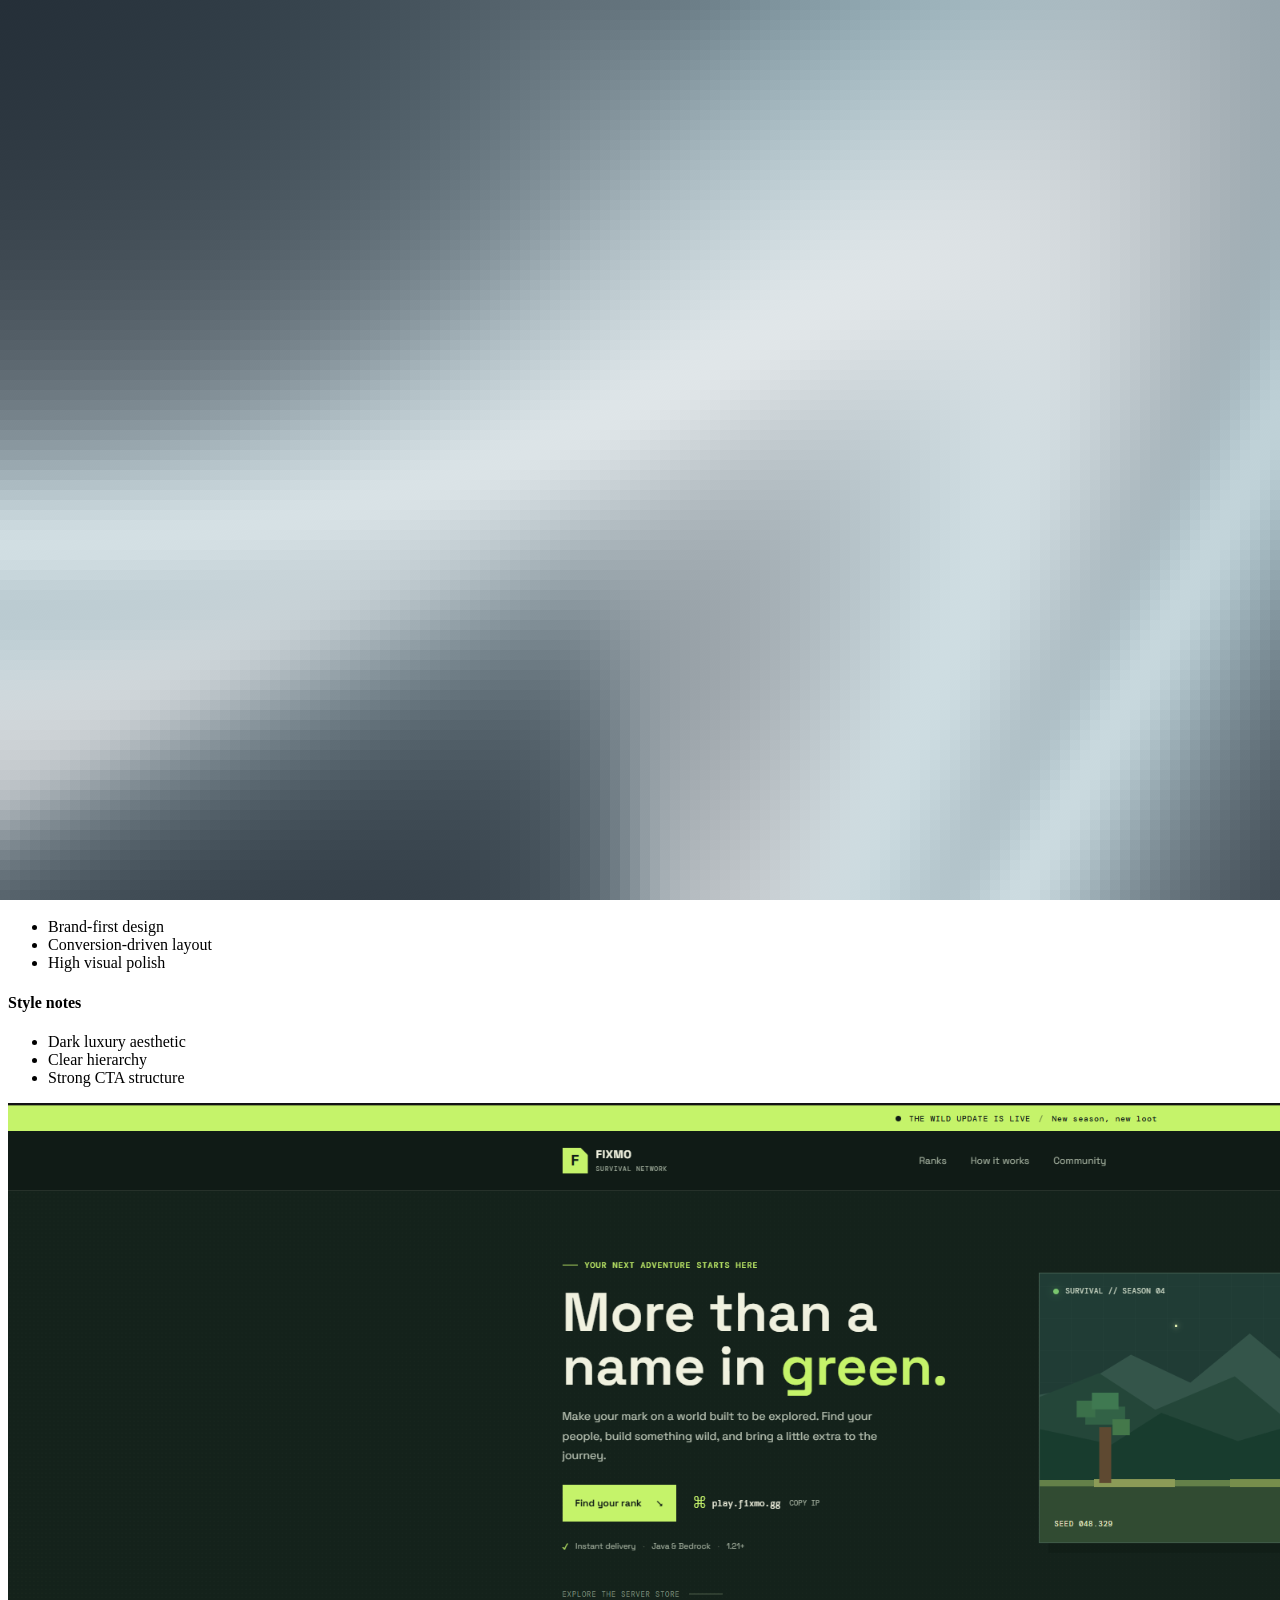
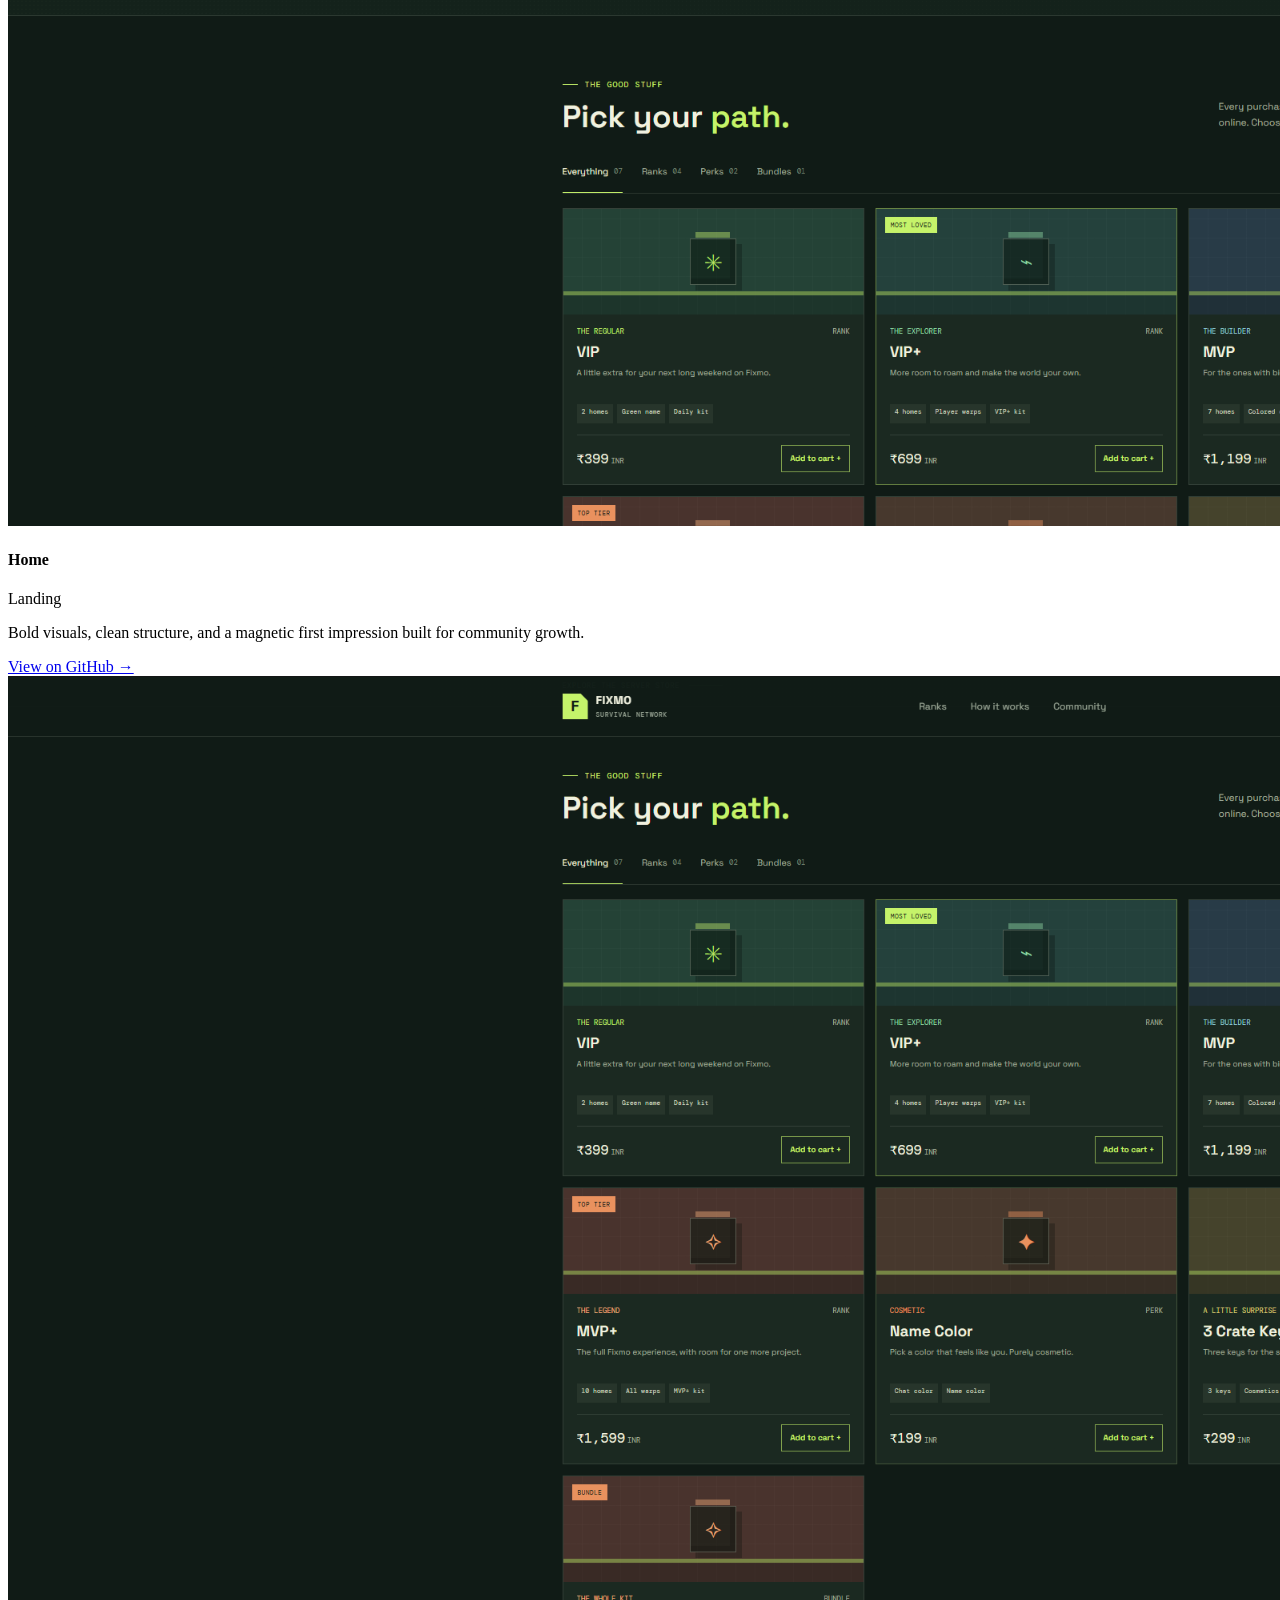
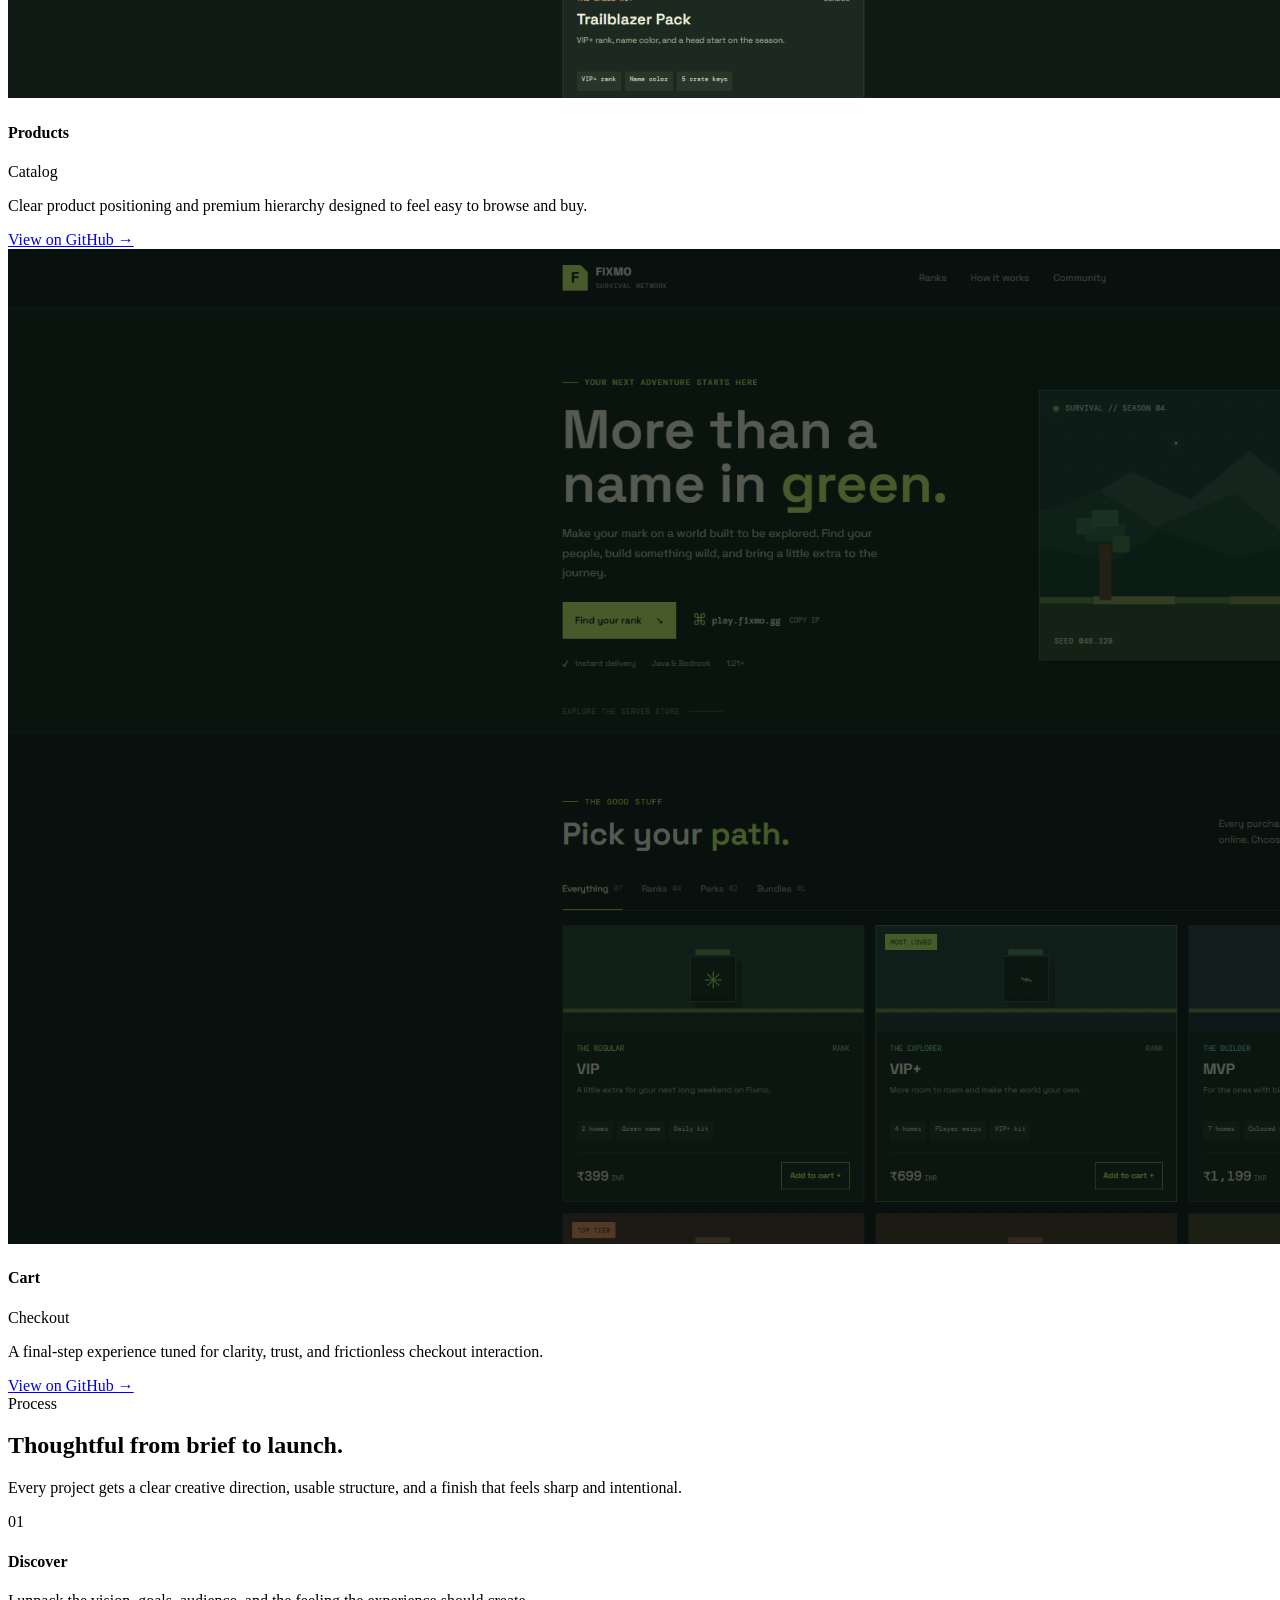
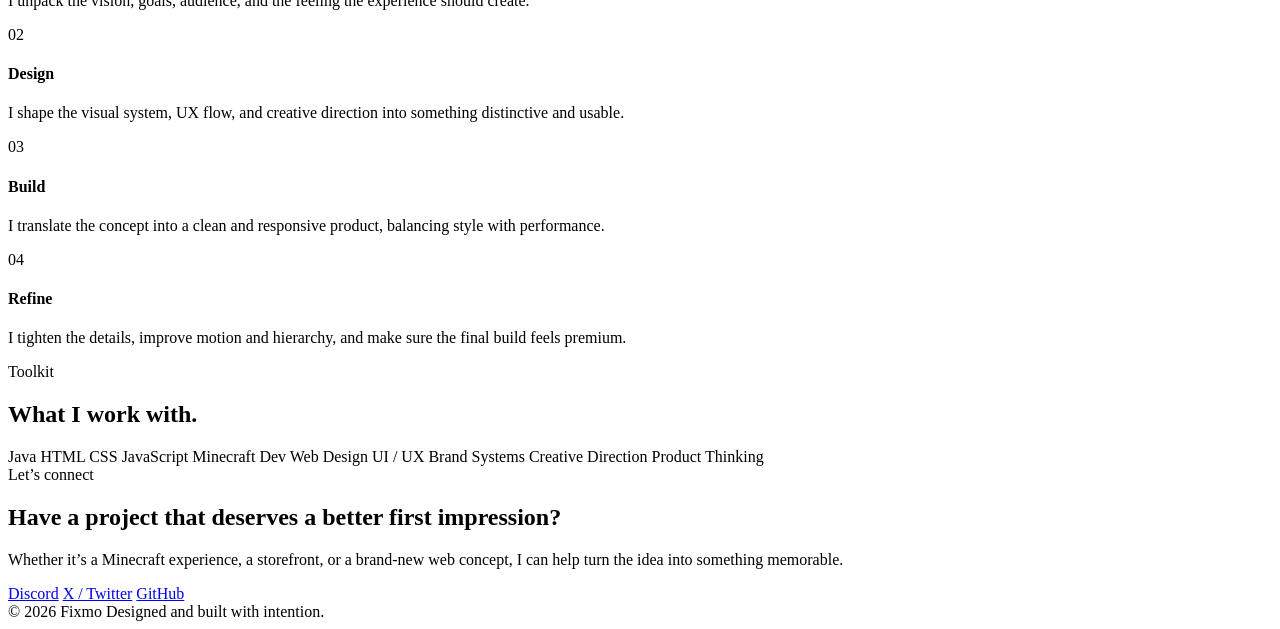
==== commit dcc29fd1: "Add files via upload" ====
--- a/index.html
+++ b/index.html
@@ -19,1079 +19,11 @@
     <meta name="twitter:title" content="Fixmo — Developer & Creative Builder" />
     <meta name="twitter:description" content="Fixmo builds immersive Minecraft experiences, polished web interfaces, and standout digital products." />
     <title>Fixmo — Developer & Creative Builder</title>
-    <style>
-      @import url('https://fonts.googleapis.com/css2?family=Inter:wght@400;500;600;700;800;900&family=Space+Grotesk:wght@500;700&display=swap');
-
-      :root {
-        --bg: #eef3ff;
-        --bg-2: #f7f8ff;
-        --panel: rgba(255, 255, 255, 0.8);
-        --panel-strong: #f1f4ff;
-        --line: rgba(75, 85, 120, 0.14);
-        --muted: #475569;
-        --text: #0f172a;
-        --accent: #7c3aed;
-        --accent-2: #2563eb;
-        --accent-3: #db2777;
-        --success: #0f766e;
-        --shadow: rgba(15, 23, 42, 0.12);
-        --glow: rgba(124, 58, 237, 0.12);
-      }
-
-      body.theme-dark {
-        --bg: #070b14;
-        --bg-2: #0d1320;
-        --panel: rgba(15, 20, 32, 0.82);
-        --panel-strong: #121a2a;
-        --line: rgba(146, 164, 196, 0.18);
-        --muted: #aab9d1;
-        --text: #edf3ff;
-        --accent: #8b5cf6;
-        --accent-2: #7dd3fc;
-        --accent-3: #f472b6;
-        --success: #5eead4;
-        --shadow: rgba(8, 12, 22, 0.7);
-        --glow: rgba(139, 92, 246, 0.42);
-      }
-
-      * { box-sizing: border-box; }
-
-      html {
-        scroll-behavior: smooth;
-      }
-
-      body {
-        margin: 0;
-        font-family: "Inter", sans-serif;
-        background:
-          radial-gradient(circle at 15% 20%, rgba(124, 58, 237, 0.12), transparent 18%),
-          radial-gradient(circle at 80% 10%, rgba(59, 130, 246, 0.12), transparent 20%),
-          linear-gradient(180deg, #f8fbff 0%, #edf3ff 40%, #e8ecff 100%);
-        color: var(--text);
-        overflow-x: hidden;
-        position: relative;
-      }
-
-      body.theme-dark {
-        background:
-          radial-gradient(circle at 15% 20%, rgba(124, 58, 237, 0.18), transparent 18%),
-          radial-gradient(circle at 80% 10%, rgba(125, 211, 252, 0.14), transparent 20%),
-          linear-gradient(180deg, var(--bg) 0%, #070b14 40%, #0b111c 100%);
-      }
-
-      body::before {
-        content: "";
-        position: fixed;
-        inset: 0;
-        background-image:
-          linear-gradient(rgba(255, 255, 255, 0.025) 1px, transparent 1px),
-          linear-gradient(90deg, rgba(255, 255, 255, 0.025) 1px, transparent 1px);
-        background-size: 42px 42px;
-        mask-image: radial-gradient(circle at center, black, transparent 90%);
-        pointer-events: none;
-        z-index: 0;
-      }
-
-      body::after {
-        content: "";
-        position: fixed;
-        inset: 0;
-        background: radial-gradient(circle at 50% 0%, rgba(139, 92, 246, 0.16), transparent 32%);
-        pointer-events: none;
-        z-index: 0;
-      }
-
-      @keyframes float {
-        0%, 100% { transform: translateY(0px); }
-        50% { transform: translateY(-8px); }
-      }
-
-      a {
-        color: inherit;
-        text-decoration: none;
-      }
-
-      img {
-        max-width: 100%;
-        display: block;
-      }
-
-      .container {
-        width: min(1180px, calc(100% - 32px));
-        margin: 0 auto;
-        position: relative;
-        z-index: 1;
-      }
-
-      .page-overlay {
-        position: fixed;
-        inset: 0;
-        background: radial-gradient(circle at 50% 20%, rgba(139, 92, 246, 0.18), transparent 30%);
-        opacity: 0;
-        pointer-events: none;
-        transition: opacity 0.38s ease;
-        z-index: 40;
-      }
-
-      body.transitioning .page-overlay {
-        opacity: 1;
-      }
-
-      body:not(.loaded) .site-shell {
-        opacity: 0;
-        transform: translateY(8px);
-      }
-
-      .site-shell {
-        opacity: 1;
-        transform: translateY(0);
-        transition: opacity 0.45s ease, transform 0.45s ease;
-      }
-
-      nav {
-        position: sticky;
-        top: 0;
-        z-index: 30;
-        backdrop-filter: blur(16px);
-        background: rgba(7, 11, 20, 0.52);
-        border-bottom: 1px solid rgba(255, 255, 255, 0.06);
-      }
-
-      body.theme-light nav {
-        background: rgba(255, 255, 255, 0.58);
-        border-bottom: 1px solid rgba(15, 23, 42, 0.08);
-      }
-
-      .nav-inner {
-        display: flex;
-        align-items: center;
-        justify-content: space-between;
-        height: 74px;
-      }
-
-      .logo {
-        font-family: "Space Grotesk", sans-serif;
-        font-size: 1.25rem;
-        letter-spacing: 0.08em;
-        font-weight: 700;
-      }
-
-      .logo span {
-        color: var(--accent-2);
-      }
-
-      .nav-links {
-        display: flex;
-        align-items: center;
-        gap: 28px;
-        color: rgba(237, 243, 255, 0.72);
-        font-size: 0.86rem;
-      }
-
-      body.theme-light .nav-links {
-        color: rgba(15, 23, 42, 0.7);
-      }
-
-      .nav-links a {
-        position: relative;
-        transition: color 0.2s ease;
-      }
-
-      .nav-links a::after {
-        content: "";
-        position: absolute;
-        left: 0;
-        bottom: -8px;
-        width: 100%;
-        height: 1px;
-        background: linear-gradient(90deg, var(--accent), var(--accent-2));
-        transform: scaleX(0);
-        transform-origin: left;
-        transition: transform 0.2s ease;
-      }
-
-      .nav-links a:hover {
-        color: var(--text);
-      }
-
-      .nav-links a:hover::after {
-        transform: scaleX(1);
-      }
-
-      .hero {
-        padding: 76px 0 70px;
-      }
-
-      .hero-grid {
-        display: grid;
-        grid-template-columns: 1.15fr 0.85fr;
-        align-items: center;
-        gap: 42px;
-      }
-
-      .eyebrow {
-        display: inline-flex;
-        padding: 8px 12px;
-        border-radius: 999px;
-        border: 1px solid rgba(125, 211, 252, 0.2);
-        background: rgba(125, 211, 252, 0.06);
-        color: var(--accent-2);
-        font-weight: 700;
-        letter-spacing: 0.14em;
-        font-size: 0.68rem;
-        text-transform: uppercase;
-      }
-
-      h1 {
-        margin: 22px 0 20px;
-        font-family: "Space Grotesk", sans-serif;
-        font-size: clamp(3.2rem, 7vw, 7rem);
-        line-height: 0.9;
-        letter-spacing: -0.08em;
-        max-width: 720px;
-      }
-
-      h1 .gradient {
-        background: linear-gradient(120deg, #ffffff 0%, #d6c5ff 25%, #9bb8ff 52%, #8b5cf6 100%);
-        -webkit-background-clip: text;
-        background-clip: text;
-        color: transparent;
-      }
-
-      .hero-copy {
-        max-width: 620px;
-        font-size: 1.1rem;
-        line-height: 1.8;
-        color: var(--muted);
-        margin-bottom: 28px;
-      }
-
-      .actions {
-        display: flex;
-        flex-wrap: wrap;
-        gap: 14px;
-      }
-
-      .btn {
-        display: inline-flex;
-        align-items: center;
-        justify-content: center;
-        gap: 8px;
-        padding: 15px 20px;
-        border-radius: 14px;
-        border: 1px solid rgba(255, 255, 255, 0.08);
-        background: rgba(17, 25, 39, 0.75);
-        color: var(--text);
-        font-weight: 600;
-        box-shadow: 0 10px 30px rgba(0, 0, 0, 0.2);
-        transition: transform 0.2s ease, border-color 0.2s ease, box-shadow 0.2s ease;
-      }
-
-      body.theme-light .btn {
-        background: rgba(255, 255, 255, 0.82);
-        border-color: rgba(15, 23, 42, 0.08);
-        color: #0f172a;
-        box-shadow: 0 10px 30px rgba(15, 23, 42, 0.08);
-      }
-
-      body.theme-light .btn.primary {
-        background: linear-gradient(135deg, #c4b5fd 0%, #a78bfa 100%);
-        border-color: rgba(139, 92, 246, 0.18);
-        color: #0f172a;
-        box-shadow: 0 14px 28px rgba(139, 92, 246, 0.18);
-      }
-
-      .btn:hover {
-        transform: translateY(-2px);
-        border-color: rgba(139, 92, 246, 0.5);
-        box-shadow: 0 18px 40px rgba(76, 29, 149, 0.25);
-      }
-
-      .btn.primary {
-        background: linear-gradient(135deg, #8b5cf6 0%, #a855f7 100%);
-        border-color: transparent;
-        box-shadow: 0 20px 44px rgba(139, 92, 246, 0.46);
-      }
-
-      .page-switcher {
-        display: inline-flex;
-        align-items: center;
-        gap: 8px;
-        padding: 7px;
-        margin-top: 12px;
-        border-radius: 999px;
-        border: 1px solid rgba(255, 255, 255, 0.08);
-        background: rgba(12, 18, 28, 0.72);
-        box-shadow: 0 18px 38px rgba(0, 0, 0, 0.18);
-      }
-
-      body.theme-light .page-switcher {
-        background: rgba(255, 255, 255, 0.72);
-        border-color: rgba(15, 23, 42, 0.08);
-      }
-
-      .page-switcher a {
-        display: inline-flex;
-        align-items: center;
-        justify-content: center;
-        min-width: 180px;
-        padding: 11px 16px;
-        border-radius: 999px;
-        font-size: 0.78rem;
-        font-weight: 700;
-        letter-spacing: 0.04em;
-        text-transform: uppercase;
-        color: rgba(237, 243, 255, 0.72);
-        transition: all 0.2s ease;
-      }
-
-      body.theme-light .page-switcher a {
-        color: rgba(15, 23, 42, 0.72);
-      }
-
-      .page-switcher a:hover {
-        color: var(--text);
-      }
-
-      .page-switcher a.active {
-        background: linear-gradient(135deg, rgba(139, 92, 246, 0.32), rgba(125, 211, 252, 0.12));
-        border: 1px solid rgba(139, 92, 246, 0.36);
-        color: var(--text);
-        box-shadow: inset 0 1px 0 rgba(255, 255, 255, 0.12), 0 10px 24px rgba(139, 92, 246, 0.18);
-      }
-
-      .theme-toggle {
-        appearance: none;
-        border: 1px solid rgba(255, 255, 255, 0.08);
-        background: rgba(255, 255, 255, 0.03);
-        color: var(--text);
-        width: 42px;
-        height: 42px;
-        border-radius: 50%;
-        font-size: 1rem;
-        cursor: pointer;
-        transition: transform 0.2s ease, border-color 0.2s ease, box-shadow 0.2s ease;
-        box-shadow: 0 10px 24px rgba(15, 23, 42, 0.16);
-      }
-
-      .theme-toggle:hover {
-        transform: translateY(-1px) scale(1.03);
-        border-color: rgba(139, 92, 246, 0.4);
-        box-shadow: 0 16px 32px rgba(139, 92, 246, 0.18);
-      }
-
-      .hero-card {
-        position: relative;
-        min-height: 560px;
-        background: linear-gradient(180deg, rgba(17, 24, 38, 0.9), rgba(10, 14, 22, 0.82));
-        border: 1px solid var(--line);
-        border-radius: 28px;
-        box-shadow: 0 30px 90px rgba(6, 9, 17, 0.7);
-        overflow: hidden;
-      }
-
-      .hero-card::before {
-        content: "";
-        position: absolute;
-        inset: -18% -10% auto auto;
-        width: 420px;
-        height: 420px;
-        background: radial-gradient(circle, rgba(139, 92, 246, 0.4), transparent 62%);
-        filter: blur(12px);
-      }
-
-      .hero-card::after {
-        content: "";
-        position: absolute;
-        inset: auto auto 18% -12%;
-        width: 280px;
-        height: 280px;
-        background: radial-gradient(circle, rgba(125, 211, 252, 0.22), transparent 66%);
-        filter: blur(14px);
-      }
-
-      .orbital-ring {
-        position: absolute;
-        inset: 11% 12% 12%;
-        border-radius: 50%;
-        border: 1px solid rgba(167, 139, 250, 0.2);
-        transform: rotate(-18deg);
-      }
-
-      .orbital-ring::before {
-        content: "";
-        position: absolute;
-        width: 12px;
-        height: 12px;
-        right: 18%;
-        top: 14%;
-        border-radius: 50%;
-        background: linear-gradient(180deg, var(--accent-2), var(--accent));
-        box-shadow: 0 0 25px rgba(139, 92, 246, 0.8);
-      }
-
-      .glass-panel {
-        position: absolute;
-        left: 8%;
-        right: 8%;
-        top: 17%;
-        padding: 20px 18px 18px;
-        border: 1px solid rgba(151, 163, 191, 0.18);
-        border-radius: 22px;
-        background: rgba(8, 11, 18, 0.77);
-        backdrop-filter: blur(12px);
-        box-shadow: 0 20px 48px rgba(0, 0, 0, 0.28);
-      }
-
-      .window-dots {
-        display: flex;
-        gap: 7px;
-        margin-bottom: 18px;
-      }
-
-      .window-dots span {
-        display: block;
-        width: 9px;
-        height: 9px;
-        border-radius: 50%;
-        background: rgba(255, 255, 255, 0.25);
-      }
-
-      .window-dots span:nth-child(1) { background: #ff6b6b; }
-      .window-dots span:nth-child(2) { background: #ffd93d; }
-      .window-dots span:nth-child(3) { background: #6ee7b7; }
-
-      .code-block {
-        position: relative;
-        display: grid;
-        gap: 12px;
-      }
-
-      .bar {
-        height: 10px;
-        border-radius: 999px;
-        background: linear-gradient(90deg, rgba(148, 163, 184, 0.26), rgba(148, 163, 184, 0.12));
-      }
-
-      .bar:nth-child(1) { width: 76%; }
-      .bar:nth-child(2) { width: 54%; background: linear-gradient(90deg, rgba(139, 92, 246, 0.8), rgba(125, 211, 252, 0.8)); }
-      .bar:nth-child(3) { width: 82%; }
-      .bar:nth-child(4) { width: 43%; }
-      .bar:nth-child(5) { width: 68%; }
-
-      .float-tag {
-        position: absolute;
-        z-index: 3;
-        padding: 10px 14px;
-        border-radius: 12px;
-        border: 1px solid rgba(146, 164, 196, 0.2);
-        background: rgba(14, 18, 26, 0.9);
-        color: rgba(237, 243, 255, 0.84);
-        font-size: 0.74rem;
-        font-weight: 600;
-        letter-spacing: 0.04em;
-        box-shadow: 0 15px 40px rgba(0, 0, 0, 0.25);
-      }
-
-      .float-tag.one { top: 12%; right: 8%; }
-      .float-tag.two { left: 8%; bottom: 17%; }
-      .float-tag.three { right: 14%; bottom: 12%; }
-
-      .hero-stats {
-        position: absolute;
-        left: 8%;
-        right: 8%;
-        bottom: 6%;
-        display: grid;
-        grid-template-columns: repeat(3, minmax(0, 1fr));
-        gap: 12px;
-      }
-
-      .mini-stat {
-        padding: 14px 12px;
-        border-radius: 16px;
-        border: 1px solid rgba(146, 164, 196, 0.14);
-        background: rgba(9, 12, 20, 0.7);
-      }
-
-      .mini-stat strong {
-        display: block;
-        margin-bottom: 4px;
-        font-size: 1.2rem;
-        font-weight: 800;
-      }
-
-      .mini-stat span {
-        color: var(--muted);
-        font-size: 0.7rem;
-      }
-
-      section {
-        padding: 100px 0;
-      }
-
-      .section-head {
-        display: flex;
-        align-items: end;
-        justify-content: space-between;
-        gap: 24px;
-        margin-bottom: 34px;
-      }
-
-      .kicker {
-        display: inline-block;
-        margin-bottom: 16px;
-        color: #c4b5fd;
-        font-size: 0.72rem;
-        letter-spacing: 0.18em;
-        text-transform: uppercase;
-        font-weight: 700;
-      }
-
-      h2 {
-        margin: 0;
-        font-family: "Space Grotesk", sans-serif;
-        font-size: clamp(2.2rem, 5vw, 4rem);
-        line-height: 1;
-        letter-spacing: -0.065em;
-      }
-
-      .section-head p {
-        max-width: 480px;
-        margin: 0;
-        color: var(--muted);
-        line-height: 1.7;
-      }
-
-      .about-grid {
-        display: grid;
-        grid-template-columns: 1.15fr 0.85fr;
-        gap: 22px;
-      }
-
-      .panel {
-        padding: 30px;
-        border: 1px solid var(--line);
-        border-radius: 24px;
-        background: linear-gradient(180deg, rgba(18, 26, 42, 0.86), rgba(13, 18, 28, 0.9));
-        box-shadow: inset 0 1px 0 rgba(255, 255, 255, 0.04);
-      }
-
-      body.theme-light .panel,
-      body.theme-light .pill-card,
-      body.theme-light .project-card,
-      body.theme-light .stack-card,
-      body.theme-light .process-card,
-      body.theme-light .cta-box,
-      body.theme-light .showcase-main,
-      body.theme-light .glass-panel,
-      body.theme-light .hero-card,
-      body.theme-light .mini-stat,
-      body.theme-light .metric-box,
-      body.theme-light .tag,
-      body.theme-light .showcase-main,
-      body.theme-light .mini-box {
-        background: rgba(255, 255, 255, 0.74);
-        border-color: rgba(15, 23, 42, 0.08);
-      }
-
-      body.theme-light .panel p,
-      body.theme-light .hero-copy,
-      body.theme-light .section-head p,
-      body.theme-light .project-meta p,
-      body.theme-light .process-card p,
-      body.theme-light .stack-card ul,
-      body.theme-light .cta-box p,
-      body.theme-light .mini-stat span,
-      body.theme-light .metric-box span,
-      body.theme-light .pill-card span,
-      body.theme-light .tag {
-        color: rgba(15, 23, 42, 0.74);
-      }
-
-      .panel p {
-        margin: 0;
-        color: var(--muted);
-        font-size: 1.05rem;
-        line-height: 1.9;
-      }
-
-      .pill-grid {
-        display: grid;
-        grid-template-columns: repeat(2, minmax(0, 1fr));
-        gap: 14px;
-      }
-
-      .pill-card {
-        padding: 22px 18px;
-        border-radius: 18px;
-        border: 1px solid var(--line);
-        background: rgba(13, 18, 28, 0.8);
-      }
-
-      .pill-card strong {
-        display: block;
-        margin-bottom: 8px;
-        font-size: 1.35rem;
-        font-family: "Space Grotesk", sans-serif;
-      }
-
-      .pill-card span {
-        font-size: 0.8rem;
-        color: var(--muted);
-        letter-spacing: 0.04em;
-        text-transform: uppercase;
-      }
-
-      .showcase {
-        display: grid;
-        grid-template-columns: 1.2fr 0.8fr;
-        align-items: stretch;
-        gap: 22px;
-      }
-
-      .showcase-main {
-        position: relative;
-        min-height: 440px;
-        padding: 28px;
-        border-radius: 30px;
-        border: 1px solid var(--line);
-        background:
-          radial-gradient(circle at 80% 15%, rgba(139, 92, 246, 0.26), transparent 26%),
-          linear-gradient(135deg, rgba(12, 18, 29, 0.9), rgba(9, 13, 19, 0.85));
-        overflow: hidden;
-      }
-
-      .showcase-main::before {
-        content: "";
-        position: absolute;
-        inset: 18% auto auto 14%;
-        width: 280px;
-        height: 280px;
-        border-radius: 50%;
-        background: radial-gradient(circle, rgba(125, 211, 252, 0.25), transparent 60%);
-      }
-
-      .showcase-main h3 {
-        margin: 0 0 12px;
-        font-family: "Space Grotesk", sans-serif;
-        font-size: clamp(2rem, 3vw, 3.2rem);
-        letter-spacing: -0.07em;
-      }
-
-      .showcase-main p {
-        position: relative;
-        max-width: 520px;
-        margin: 0 0 26px;
-        line-height: 1.8;
-        color: var(--muted);
-      }
-
-      .metric-row {
-        position: relative;
-        display: grid;
-        grid-template-columns: repeat(3, minmax(0, 1fr));
-        gap: 12px;
-      }
-
-      .metric-box {
-        padding: 18px 14px;
-        border: 1px solid rgba(146, 164, 196, 0.12);
-        border-radius: 16px;
-        background: rgba(9, 13, 20, 0.55);
-      }
-
-      .metric-box strong {
-        display: block;
-        margin-bottom: 8px;
-        font-size: 1.4rem;
-        font-weight: 800;
-      }
-
-      .metric-box span {
-        color: var(--muted);
-        font-size: 0.72rem;
-        text-transform: uppercase;
-        letter-spacing: 0.08em;
-      }
-
-      .aside-stack {
-        display: grid;
-        grid-template-rows: repeat(2, minmax(0, 1fr));
-        gap: 22px;
-      }
-
-      .stack-card {
-        padding: 22px 20px;
-        border: 1px solid var(--line);
-        border-radius: 20px;
-        background: rgba(15, 22, 34, 0.82);
-      }
-
-      .stack-card h4 {
-        margin: 0 0 10px;
-        font-size: 0.85rem;
-        font-weight: 700;
-        letter-spacing: 0.12em;
-        text-transform: uppercase;
-        color: #d6c5ff;
-      }
-
-      .stack-card ul {
-        margin: 0;
-        padding-left: 18px;
-        color: var(--muted);
-        line-height: 2;
-      }
-
-      .project-grid {
-        display: grid;
-        grid-template-columns: repeat(3, minmax(0, 1fr));
-        gap: 18px;
-      }
-
-      .project-card {
-        overflow: hidden;
-        border-radius: 22px;
-        border: 1px solid var(--line);
-        background: rgba(14, 20, 30, 0.8);
-        transition: transform 0.25s ease, border-color 0.25s ease, box-shadow 0.25s ease;
-        box-shadow: 0 18px 34px rgba(2, 6, 23, 0.18);
-      }
-
-      .project-card:hover {
-        transform: translateY(-6px);
-        border-color: rgba(139, 92, 246, 0.5);
-        box-shadow: 0 24px 40px rgba(139, 92, 246, 0.12);
-      }
-
-      .project-card img {
-        width: 100%;
-        height: 260px;
-        object-fit: cover;
-      }
-
-      .project-meta {
-        padding: 18px 18px 20px;
-      }
-
-      .project-meta .top-line {
-        display: flex;
-        justify-content: space-between;
-        align-items: center;
-        gap: 12px;
-        margin-bottom: 10px;
-      }
-
-      .project-meta h4 {
-        margin: 0;
-        font-family: "Space Grotesk", sans-serif;
-        font-size: 1.5rem;
-        letter-spacing: -0.06em;
-      }
-
-      .chip {
-        display: inline-flex;
-        padding: 6px 9px;
-        font-size: 0.66rem;
-        border-radius: 999px;
-        border: 1px solid rgba(255, 255, 255, 0.08);
-        background: rgba(255, 255, 255, 0.03);
-        color: #d5dbee;
-      }
-
-      .project-meta p {
-        margin: 0;
-        color: var(--muted);
-        line-height: 1.7;
-      }
-
-      .process-grid {
-        display: grid;
-        grid-template-columns: repeat(4, minmax(0, 1fr));
-        gap: 18px;
-      }
-
-      .process-card {
-        padding: 24px 20px;
-        border: 1px solid var(--line);
-        border-radius: 20px;
-        background: linear-gradient(180deg, rgba(16, 22, 34, 0.78), rgba(12, 16, 25, 0.8));
-      }
-
-      .process-card .step {
-        display: inline-flex;
-        margin-bottom: 16px;
-        padding: 7px 10px;
-        border-radius: 999px;
-        background: rgba(139, 92, 246, 0.12);
-        border: 1px solid rgba(139, 92, 246, 0.26);
-        color: #d9c9ff;
-        font-size: 0.68rem;
-        font-weight: 700;
-        letter-spacing: 0.12em;
-        text-transform: uppercase;
-      }
-
-      .process-card h4 {
-        margin: 0 0 12px;
-        font-size: 1.35rem;
-        font-family: "Space Grotesk", sans-serif;
-        letter-spacing: -0.06em;
-      }
-
-      .process-card p {
-        margin: 0;
-        color: var(--muted);
-        line-height: 1.7;
-      }
-
-      .stack {
-        display: flex;
-        flex-wrap: wrap;
-        gap: 10px;
-      }
-
-      .tag {
-        display: inline-flex;
-        padding: 11px 14px;
-        border-radius: 999px;
-        border: 1px solid rgba(146, 164, 196, 0.14);
-        background: rgba(12, 18, 28, 0.8);
-        font-size: 0.78rem;
-        color: #e4ebf7;
-      }
-
-      .cta {
-        padding: 70px 0 90px;
-      }
-
-      .cta-box {
-        position: relative;
-        overflow: hidden;
-        padding: 42px 28px;
-        border-radius: 28px;
-        border: 1px solid var(--line);
-        background:
-          radial-gradient(circle at 80% 15%, rgba(139, 92, 246, 0.18), transparent 24%),
-          linear-gradient(135deg, rgba(17, 25, 38, 0.9), rgba(10, 13, 20, 0.84));
-        text-align: center;
-      }
-
-      .cta-box::before {
-        content: "";
-        position: absolute;
-        width: 300px;
-        height: 300px;
-        border-radius: 50%;
-        background: rgba(125, 211, 252, 0.12);
-        right: -60px;
-        top: -80px;
-      }
-
-      .cta-box h2 {
-        margin: 0 auto 18px;
-        max-width: 760px;
-      }
-
-      .cta-box p {
-        max-width: 620px;
-        margin: 0 auto 28px;
-        color: var(--muted);
-        line-height: 1.8;
-      }
-
-      .cta-box .actions {
-        justify-content: center;
-      }
-
-      footer {
-        border-top: 1px solid rgba(255, 255, 255, 0.06);
-        color: rgba(237, 243, 255, 0.5);
-      }
-
-      .footer-inner {
-        display: flex;
-        align-items: center;
-        justify-content: space-between;
-        gap: 18px;
-        min-height: 80px;
-        font-size: 0.8rem;
-      }
-
-      /* === Mobile Navigation === */
-      .nav-burger {
-        display: none;
-        appearance: none;
-        border: 1px solid rgba(255, 255, 255, 0.08);
-        background: rgba(255, 255, 255, 0.03);
-        color: var(--text);
-        width: 42px;
-        height: 42px;
-        border-radius: 12px;
-        font-size: 1.1rem;
-        cursor: pointer;
-        transition: border-color 0.2s ease, box-shadow 0.2s ease;
-        align-items: center;
-        justify-content: center;
-      }
-      .nav-burger:hover {
-        border-color: rgba(139, 92, 246, 0.4);
-        box-shadow: 0 8px 20px rgba(139, 92, 246, 0.14);
-      }
-      body.theme-light .nav-burger {
-        border-color: rgba(15, 23, 42, 0.1);
-        background: rgba(255, 255, 255, 0.6);
-      }
-
-      .mobile-nav {
-        display: none;
-        position: fixed;
-        inset: 0;
-        z-index: 50;
-        background: rgba(7, 11, 20, 0.97);
-        backdrop-filter: blur(24px);
-        -webkit-backdrop-filter: blur(24px);
-        flex-direction: column;
-        align-items: center;
-        justify-content: center;
-        gap: 36px;
-      }
-      .mobile-nav.open { display: flex; }
-      body.theme-light .mobile-nav {
-        background: rgba(238, 243, 255, 0.97);
-      }
-      .mobile-nav a {
-        font-family: "Space Grotesk", sans-serif;
-        font-size: 2.2rem;
-        font-weight: 700;
-        letter-spacing: -0.05em;
-        color: var(--text);
-        opacity: 0.6;
-        transition: opacity 0.18s ease, transform 0.18s ease;
-      }
-      .mobile-nav a:hover { opacity: 1; transform: translateX(6px); }
-      .mobile-nav-close {
-        position: absolute;
-        top: 22px;
-        right: 22px;
-        appearance: none;
-        border: 1px solid rgba(255, 255, 255, 0.1);
-        background: rgba(255, 255, 255, 0.05);
-        color: var(--text);
-        width: 44px;
-        height: 44px;
-        border-radius: 50%;
-        font-size: 1rem;
-        cursor: pointer;
-        transition: border-color 0.2s ease;
-      }
-      .mobile-nav-close:hover { border-color: rgba(139, 92, 246, 0.5); }
-
-      /* === Scroll Fade Animations === */
-      [data-fade] {
-        opacity: 0;
-        transform: translateY(28px);
-        transition: opacity 0.65s ease, transform 0.65s ease;
-      }
-      [data-fade].visible {
-        opacity: 1;
-        transform: none;
-      }
-      [data-fade][data-delay="1"] { transition-delay: 0.12s; }
-      [data-fade][data-delay="2"] { transition-delay: 0.24s; }
-      [data-fade][data-delay="3"] { transition-delay: 0.36s; }
-
-      /* === Reviews === */
-      .review-grid {
-        display: grid;
-        grid-template-columns: repeat(3, minmax(0, 1fr));
-        gap: 18px;
-      }
-      .review-slot {
-        min-height: 180px;
-        border: 1px dashed var(--line);
-        border-radius: 8px;
-      }
-
-      /* === Project link === */
-      .project-link {
-        display: inline-flex;
-        align-items: center;
-        gap: 5px;
-        margin-top: 14px;
-        font-size: 0.8rem;
-        font-weight: 700;
-        color: var(--accent-2);
-        letter-spacing: 0.02em;
-        transition: gap 0.2s ease;
-      }
-      .project-link:hover { gap: 9px; }
-
-      @media (max-width: 980px) {
-
-        .hero-grid,
-        .about-grid,
-        .showcase {
-          grid-template-columns: 1fr;
-        }
-
-        .project-grid {
-          grid-template-columns: repeat(2, minmax(0, 1fr));
-        }
-
-        .process-grid {
-          grid-template-columns: repeat(2, minmax(0, 1fr));
-        }
-      }
-
-      @media (max-width: 680px) {
-        .nav-links {
-          display: none;
-        }
-
-        .nav-burger {
-          display: flex;
-        }
-
-        .hero { padding-top: 48px; }
-
-        .hero-card {
-          min-height: 450px;
-        }
-
-        .hero-stats {
-          grid-template-columns: 1fr;
-        }
-
-        .project-grid,
-        .process-grid,
-        .pill-grid,
-        .metric-row,
-        .review-grid {
-          grid-template-columns: 1fr;
-        }
-
-        .section-head {
-          display: block;
-        }
-
-        .section-head p {
-          margin-top: 14px;
-        }
-
-        .footer-inner {
-          flex-direction: column;
-          justify-content: center;
-          text-align: center;
-          padding: 18px 0;
-        }
-      }
-
-    </style>
+    <link rel="stylesheet" href="assets/index.css" />
   </head>
   <body>
-    <div class="page-overlay"></div>
+    <div class="page-overlay"></div>
+    <canvas id="mosaic-lens" style="position:fixed;inset:0;width:100%;height:100%;z-index:0;pointer-events:none;"></canvas>
     <div class="mobile-nav" role="dialog" aria-label="Mobile navigation" aria-modal="true">
       <button class="mobile-nav-close" type="button" aria-label="Close menu" data-nav-close>✕</button>
       <a href="#about" data-nav-link>About</a>
@@ -1384,22 +316,24 @@
         </div>
       </section>
 
+      <!--
       <section id="reviews">
-        <div class="container">
-          <div class="section-head" data-fade>
-            <div>
-              <div class="kicker">Reviews</div>
-              <h2>Client reviews.</h2>
-            </div>
-          </div>
-
-          <div class="review-grid" data-fade data-delay="1">
-            <article class="review-slot" aria-label="Empty review template"></article>
-            <article class="review-slot" aria-label="Empty review template"></article>
-            <article class="review-slot" aria-label="Empty review template"></article>
-          </div>
-        </div>
-      </section>
+              <div class="container">
+                <div class="section-head" data-fade>
+                  <div>
+                    <div class="kicker">Reviews</div>
+                    <h2>Client reviews.</h2>
+                  </div>
+                </div>
+      
+                <div class="review-grid" data-fade data-delay="1">
+                  <article class="review-slot" aria-label="Empty review template"></article>
+                  <article class="review-slot" aria-label="Empty review template"></article>
+                  <article class="review-slot" aria-label="Empty review template"></article>
+                </div>
+              </div>
+            </section>
+      -->
 
       <section class="cta" id="contact">
         <div class="container">
@@ -1427,96 +361,7 @@
       </footer>
     </div>
 
-    <script>
-      document.addEventListener('DOMContentLoaded', () => {
-        const body = document.body;
-
-        // Theme
-        const savedTheme = localStorage.getItem('fixmo-theme');
-        if (savedTheme !== 'dark') {
-          localStorage.setItem('fixmo-theme', 'light');
-        }
-        const useDarkMode = localStorage.getItem('fixmo-theme') === 'dark';
-        body.classList.toggle('theme-dark', useDarkMode);
-        body.classList.toggle('theme-light', !useDarkMode);
-
-        const themeToggle = document.querySelector('[data-theme-toggle]');
-        const updateThemeButton = () => {
-          if (!themeToggle) return;
-          const isLight = !body.classList.contains('theme-dark');
-          themeToggle.textContent = isLight ? '🌙' : '☀️';
-          themeToggle.setAttribute('aria-label', isLight ? 'Switch to dark mode' : 'Switch to light mode');
-        };
-        updateThemeButton();
-
-        if (themeToggle) {
-          themeToggle.addEventListener('click', () => {
-            const isDark = body.classList.toggle('theme-dark');
-            body.classList.toggle('theme-light', !isDark);
-            localStorage.setItem('fixmo-theme', isDark ? 'dark' : 'light');
-            updateThemeButton();
-          });
-        }
-
-        // Mobile navigation
-        const mobileNav = document.querySelector('.mobile-nav');
-        const navBurger = document.querySelector('[data-nav-burger]');
-        const navClose = document.querySelector('[data-nav-close]');
-        const navLinks = document.querySelectorAll('[data-nav-link]');
-
-        const openMobileNav = () => {
-          mobileNav?.classList.add('open');
-          body.style.overflow = 'hidden';
-        };
-        const closeMobileNav = () => {
-          mobileNav?.classList.remove('open');
-          body.style.overflow = '';
-        };
-
-        navBurger?.addEventListener('click', openMobileNav);
-        navClose?.addEventListener('click', closeMobileNav);
-        navLinks.forEach(link => link.addEventListener('click', closeMobileNav));
-        mobileNav?.addEventListener('click', (e) => {
-          if (e.target === mobileNav) closeMobileNav();
-        });
-
-        // Scroll fade animations via IntersectionObserver
-        const animateTargets = [
-          '.section-head', '.about-grid', '.showcase',
-          '.project-grid', '.process-grid', '.stack',
-          '.review-grid', '.pill-grid'
-        ];
-        document.querySelectorAll(animateTargets.join(', ')).forEach((el, i) => {
-          el.setAttribute('data-fade', '');
-        });
-
-        const fadeObserver = new IntersectionObserver((entries) => {
-          entries.forEach(entry => {
-            if (entry.isIntersecting) {
-              entry.target.classList.add('visible');
-              fadeObserver.unobserve(entry.target);
-            }
-          });
-        }, { threshold: 0.1 });
-
-        document.querySelectorAll('[data-fade]').forEach(el => fadeObserver.observe(el));
-
-        // Page transition on HTML link clicks
-        const handleNavTransition = (event) => {
-          const link = event.currentTarget;
-          const href = link.getAttribute('href');
-          if (!href || href.startsWith('#') || link.target === '_blank') return;
-          event.preventDefault();
-          body.classList.add('transitioning');
-          setTimeout(() => { window.location.href = href; }, 260);
-        };
-
-        document.querySelectorAll('a[href$=".html"]').forEach(link => {
-          link.addEventListener('click', handleNavTransition);
-        });
-
-        setTimeout(() => body.classList.add('loaded'), 40);
-      });
-    </script>
+    <script src="assets/index.js"></script>
+    <script src="assets/mosaic-lens.js"></script>
   </body>
 </html>
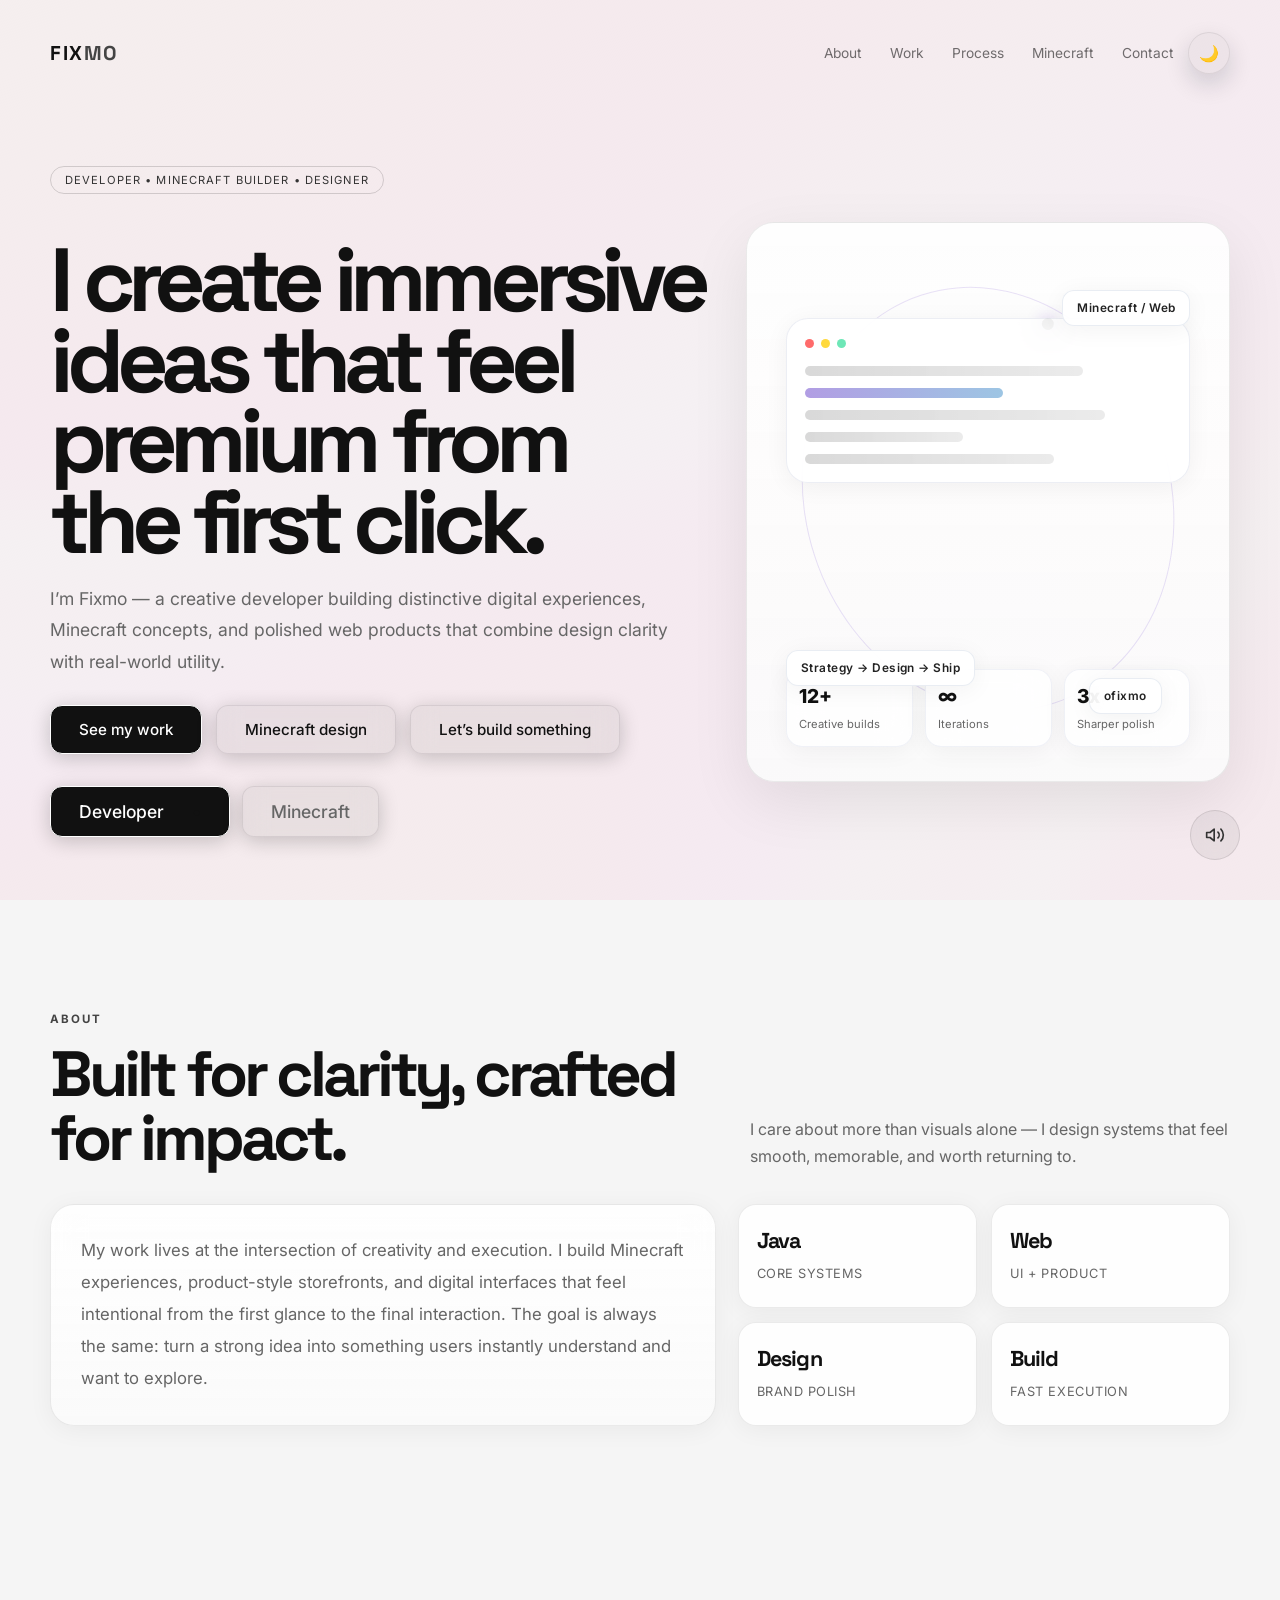
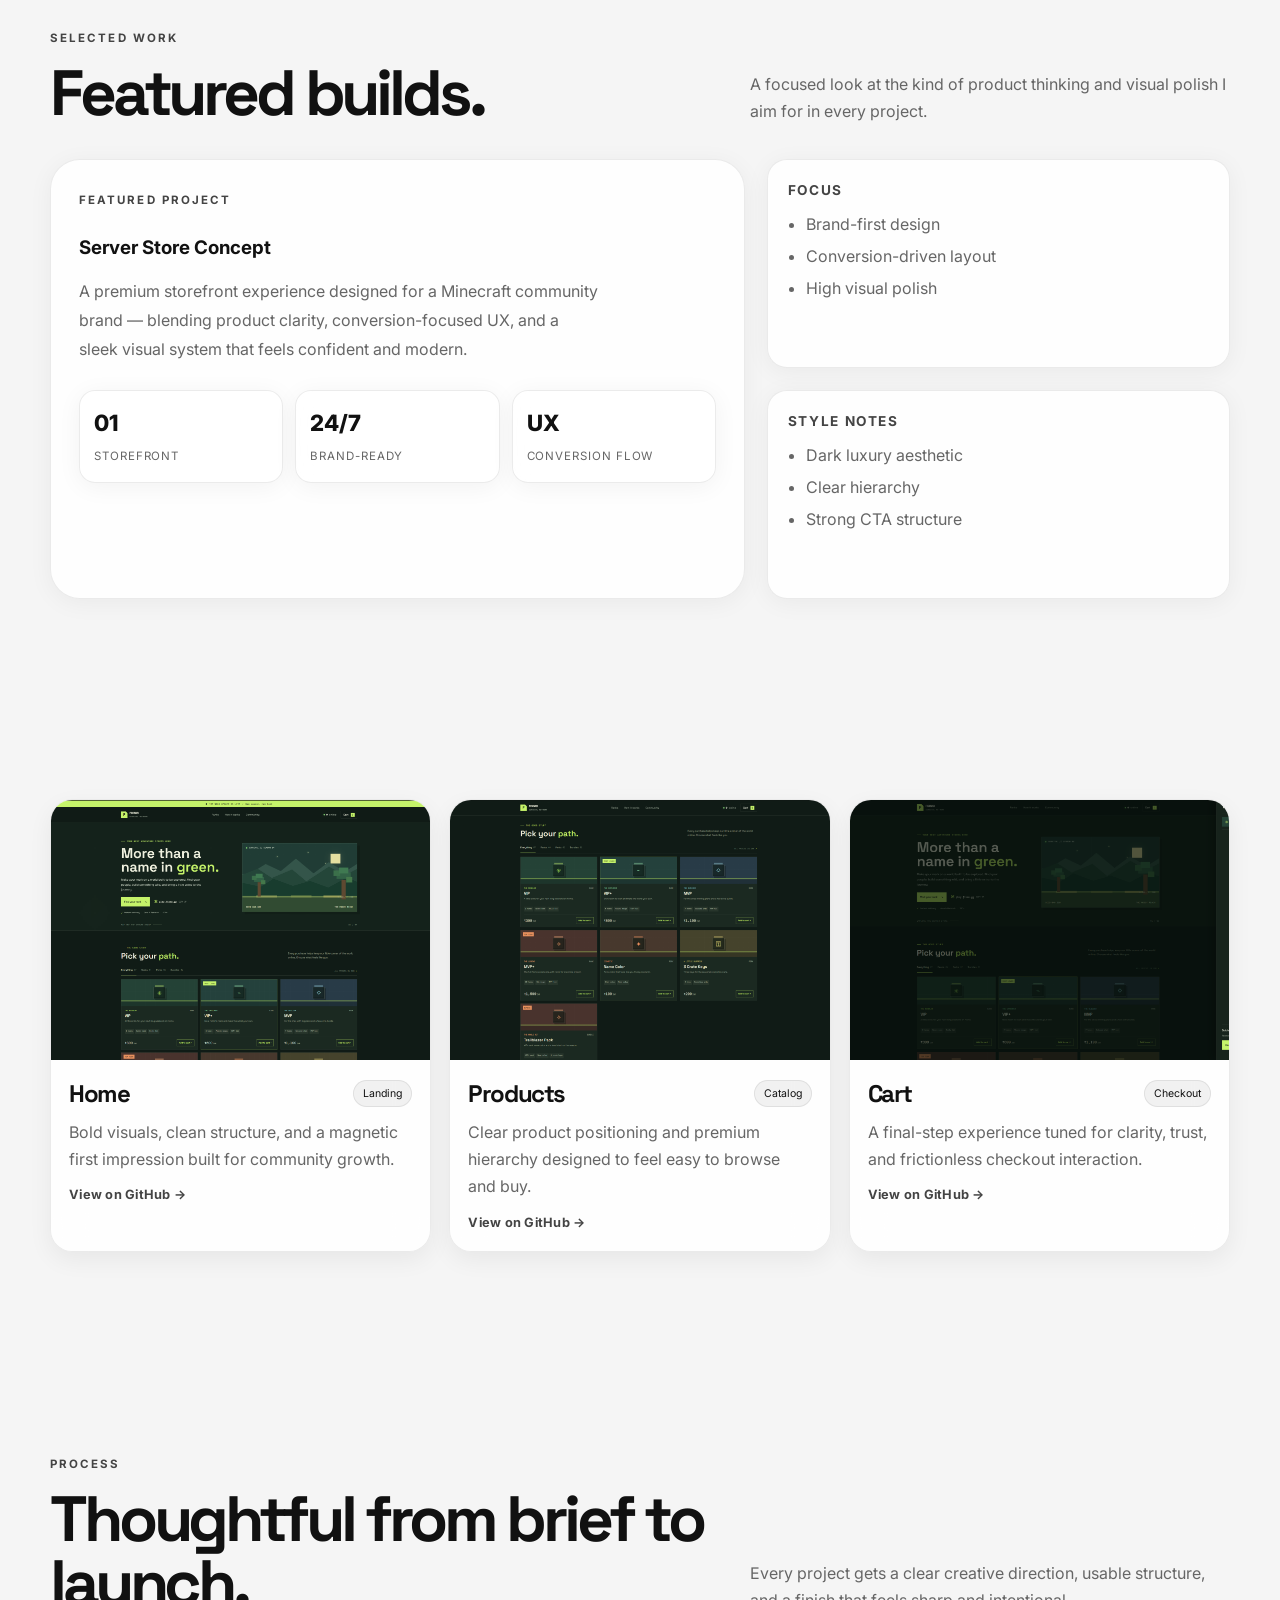
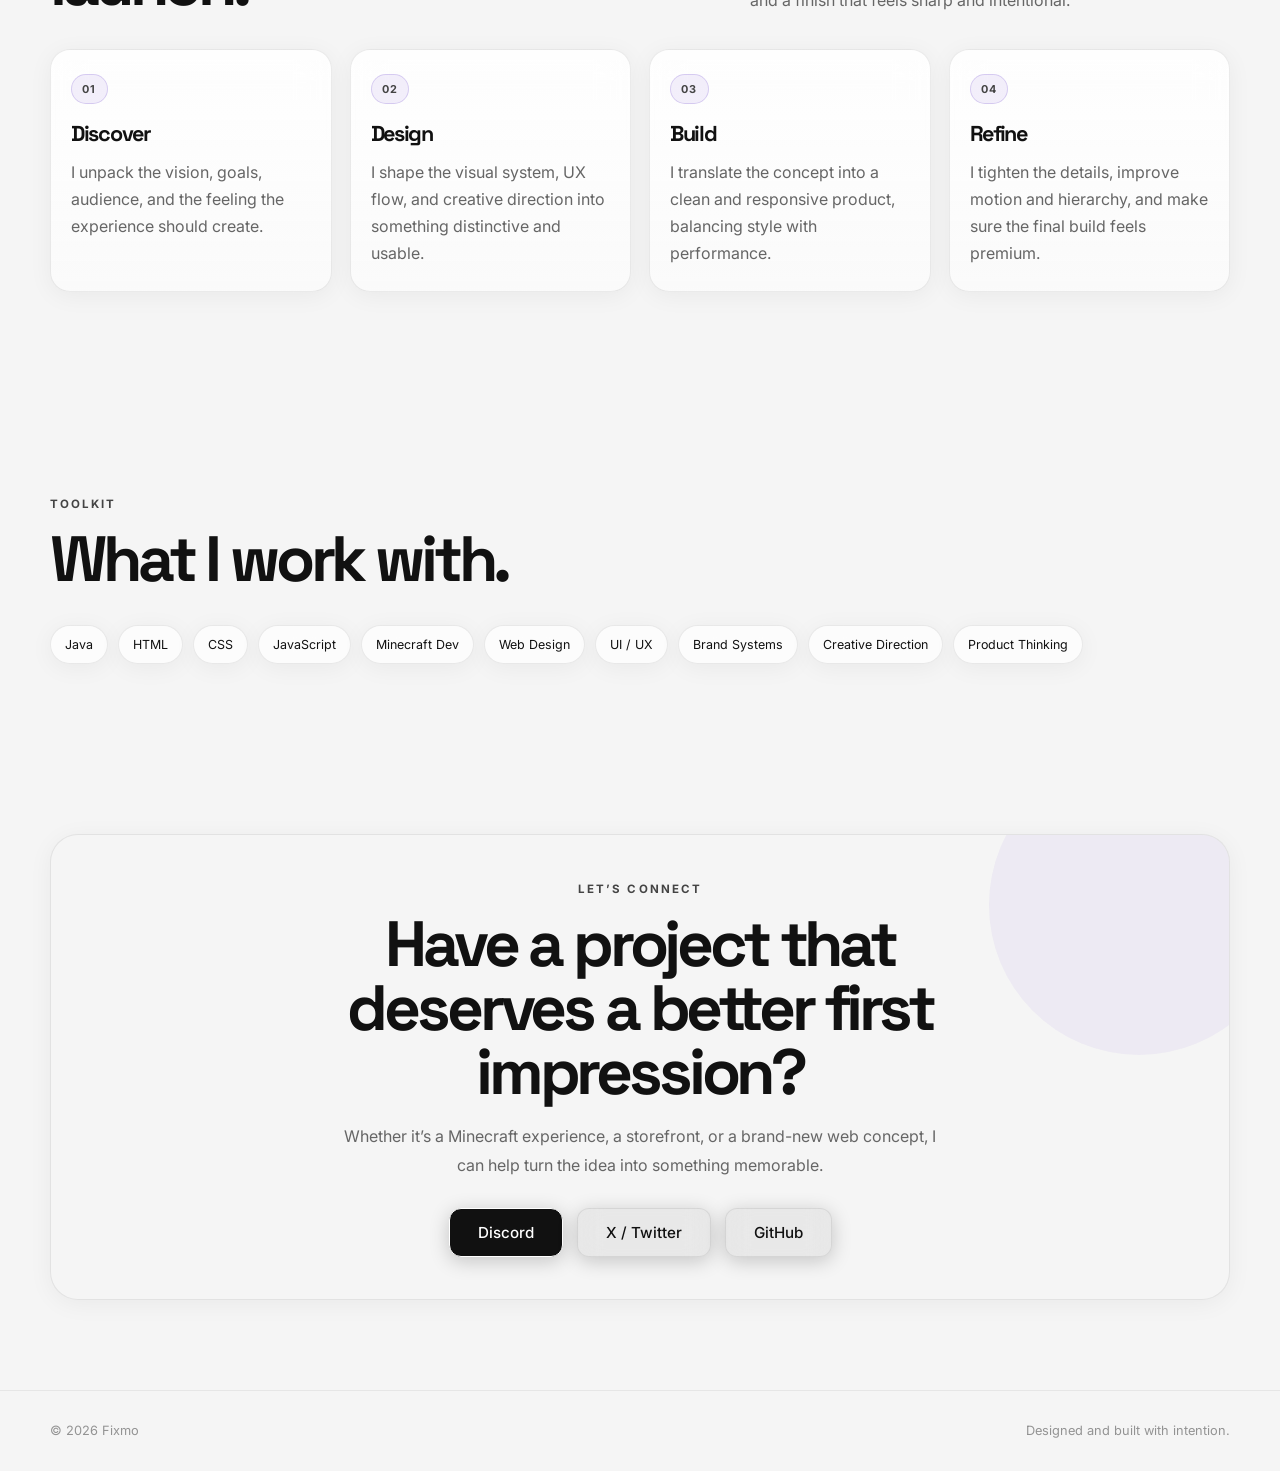
==== commit 515746e9: "Add files via upload" ====
--- a/index.html
+++ b/index.html
@@ -1,367 +1,391 @@
-<!DOCTYPE html>
-<html lang="en">
-  <head>
-    <meta charset="UTF-8" />
-    <meta name="viewport" content="width=device-width, initial-scale=1.0" />
-    <meta
-      name="description"
-      content="Fixmo builds immersive Minecraft experiences, polished web interfaces, and standout digital products."
-    />
-    <link rel="icon" href="data:image/svg+xml,<svg xmlns='http://www.w3.org/2000/svg' viewBox='0 0 100 100'><text y='.9em' font-size='90'>⚡</text></svg>" />
-    <meta name="theme-color" content="#8b5cf6" />
-    <meta property="og:type" content="website" />
-    <meta property="og:title" content="Fixmo — Developer & Creative Builder" />
-    <meta property="og:description" content="Fixmo builds immersive Minecraft experiences, polished web interfaces, and standout digital products." />
-    <meta property="og:url" content="https://ofixmo.github.io" />
-    <meta property="og:site_name" content="Fixmo" />
-    <meta name="twitter:card" content="summary" />
-    <meta name="twitter:site" content="@ofixmo" />
-    <meta name="twitter:title" content="Fixmo — Developer & Creative Builder" />
-    <meta name="twitter:description" content="Fixmo builds immersive Minecraft experiences, polished web interfaces, and standout digital products." />
-    <title>Fixmo — Developer & Creative Builder</title>
-    <link rel="stylesheet" href="assets/index.css" />
-  </head>
-  <body>
+<!DOCTYPE html>
+<html lang="en">
+  <head>
+    <meta charset="UTF-8" />
+    <meta name="viewport" content="width=device-width, initial-scale=1.0" />
+    <meta
+      name="description"
+      content="Fixmo builds immersive Minecraft experiences, polished web interfaces, and standout digital products."
+    />
+    <link rel="icon" href="data:image/svg+xml,<svg xmlns='http://www.w3.org/2000/svg' viewBox='0 0 100 100'><text y='.9em' font-size='90'>⚡</text></svg>" />
+    <title>Fixmo — Developer & Creative Builder</title>
+    <link rel="stylesheet" href="assets/index.css" />
+    <style>
+        
+
+        .sound-toggle {
+            position: fixed; bottom: 40px; right: 40px; z-index: 20;
+            width: 50px; height: 50px; border-radius: 50%;
+            background: rgba(255, 255, 255, 0.05); color: #fff;
+            border: 1px solid rgba(255, 255, 255, 0.1);
+            backdrop-filter: blur(12px); -webkit-backdrop-filter: blur(12px);
+            cursor: pointer; display: flex; align-items: center; justify-content: center;
+            transition: all 0.3s cubic-bezier(0.16, 1, 0.3, 1);
+        }
+        .sound-toggle:hover { 
+            transform: scale(0.95);
+            background: rgba(255, 255, 255, 0.1);
+        }
+
+        
+    </style>
+  </head>
+  <body>
     <div class="page-overlay"></div>
-    <canvas id="mosaic-lens" style="position:fixed;inset:0;width:100%;height:100%;z-index:0;pointer-events:none;"></canvas>
-    <div class="mobile-nav" role="dialog" aria-label="Mobile navigation" aria-modal="true">
-      <button class="mobile-nav-close" type="button" aria-label="Close menu" data-nav-close>✕</button>
-      <a href="#about" data-nav-link>About</a>
-      <a href="#work" data-nav-link>Work</a>
-      <a href="#process" data-nav-link>Process</a>
-      <a href="minecraft.html" data-nav-link>Minecraft</a>
-      <a href="#contact" data-nav-link>Contact</a>
-    </div>
-    <div class="site-shell">
-      <nav>
-        <div class="container nav-inner">
-          <a href="#" class="logo">FIX<span>MO</span></a>
-          <div style="display:flex; align-items:center; gap:14px;">
-            <div class="nav-links">
-              <a href="#about">About</a>
-              <a href="#work">Work</a>
-              <a href="#process">Process</a>
-              <a href="minecraft.html">Minecraft</a>
-              <a href="#contact">Contact</a>
-            </div>
-            <button class="theme-toggle" type="button" aria-label="Toggle theme" data-theme-toggle>☀️</button>
-            <button class="nav-burger" type="button" aria-label="Open menu" data-nav-burger>☰</button>
-          </div>
-        </div>
-      </nav>
-
-      <main>
-      <section class="hero">
-        <div class="container hero-grid">
-          <div>
-            <div class="eyebrow">Developer • Minecraft builder • designer</div>
-            <h1>
-              I create <span class="gradient">immersive ideas</span>
-              that feel premium from the first click.
-            </h1>
-            <p class="hero-copy">
-              I’m Fixmo — a creative developer building distinctive digital experiences,
-              Minecraft concepts, and polished web products that combine design clarity with real-world utility.
-            </p>
-            <div class="actions">
-              <a class="btn primary" href="#work">See my work</a>
-              <a class="btn" href="minecraft.html">Minecraft design</a>
-              <a class="btn" href="#contact">Let’s build something</a>
-            </div>
-            <div class="page-switcher" aria-label="Page switcher">
-              <a class="active" href="index.html">Developer</a>
-              <a href="minecraft.html">Minecraft</a>
-            </div>
-          </div>
-
-          <div class="hero-card" aria-label="Portfolio preview card">
-            <div class="orbital-ring"></div>
-            <div class="glass-panel">
-              <div class="window-dots"><span></span><span></span><span></span></div>
-              <div class="code-block">
-                <div class="bar"></div>
-                <div class="bar"></div>
-                <div class="bar"></div>
-                <div class="bar"></div>
-                <div class="bar"></div>
-              </div>
-            </div>
-            <div class="float-tag one">Minecraft / Web</div>
-            <div class="float-tag two">Strategy → Design → Ship</div>
-            <div class="float-tag three">ofixmo</div>
-
-            <div class="hero-stats">
-              <div class="mini-stat">
-                <strong>12+</strong>
-                <span>Creative builds</span>
-              </div>
-              <div class="mini-stat">
-                <strong>∞</strong>
-                <span>Iterations</span>
-              </div>
-              <div class="mini-stat">
-                <strong>3x</strong>
-                <span>Sharper polish</span>
-              </div>
-            </div>
-          </div>
-        </div>
-      </section>
-
-      <section id="about">
-        <div class="container">
-          <div class="section-head">
-            <div>
-              <div class="kicker">About</div>
-              <h2>Built for clarity, crafted for impact.</h2>
-            </div>
-            <p>
-              I care about more than visuals alone — I design systems that feel smooth, memorable, and worth returning to.
-            </p>
-          </div>
-
-          <div class="about-grid">
-            <div class="panel">
-              <p>
-                My work lives at the intersection of creativity and execution. I build Minecraft experiences, product-style storefronts,
-                and digital interfaces that feel intentional from the first glance to the final interaction. The goal is always the same:
-                turn a strong idea into something users instantly understand and want to explore.
-              </p>
-            </div>
-
-            <div class="pill-grid">
-              <div class="pill-card">
-                <strong>Java</strong>
-                <span>Core systems</span>
-              </div>
-              <div class="pill-card">
-                <strong>Web</strong>
-                <span>UI + product</span>
-              </div>
-              <div class="pill-card">
-                <strong>Design</strong>
-                <span>Brand polish</span>
-              </div>
-              <div class="pill-card">
-                <strong>Build</strong>
-                <span>Fast execution</span>
-              </div>
-            </div>
-          </div>
-        </div>
-      </section>
-
-      <section id="work">
-        <div class="container">
-          <div class="section-head">
-            <div>
-              <div class="kicker">Selected work</div>
-              <h2>Featured builds.</h2>
-            </div>
-            <p>
-              A focused look at the kind of product thinking and visual polish I aim for in every project.
-            </p>
-          </div>
-
-          <div class="showcase">
-            <div class="showcase-main">
-              <div class="kicker" style="margin-bottom: 10px;">Featured project</div>
-              <h3>Server Store Concept</h3>
-              <p>
-                A premium storefront experience designed for a Minecraft community brand — blending product clarity,
-                conversion-focused UX, and a sleek visual system that feels confident and modern.
-              </p>
-
-              <div class="metric-row">
-                <div class="metric-box">
-                  <strong>01</strong>
-                  <span>Storefront</span>
-                </div>
-                <div class="metric-box">
-                  <strong>24/7</strong>
-                  <span>Brand-ready</span>
-                </div>
-                <div class="metric-box">
-                  <strong>UX</strong>
-                  <span>Conversion flow</span>
-                </div>
-              </div>
-            </div>
-
-            <div class="aside-stack">
-              <div class="stack-card">
-                <h4>Focus</h4>
-                <ul>
-                  <li>Brand-first design</li>
-                  <li>Conversion-driven layout</li>
-                  <li>High visual polish</li>
-                </ul>
-              </div>
-              <div class="stack-card">
-                <h4>Style notes</h4>
-                <ul>
-                  <li>Dark luxury aesthetic</li>
-                  <li>Clear hierarchy</li>
-                  <li>Strong CTA structure</li>
-                </ul>
-              </div>
-            </div>
-          </div>
-        </div>
-      </section>
-
-      <section>
-        <div class="container">
-          <div class="project-grid">
-            <article class="project-card">
-              <img src="assets/server-store-home.png" alt="Minecraft server storefront homepage design" />
-              <div class="project-meta">
-                <div class="top-line">
-                  <h4>Home</h4>
-                  <span class="chip">Landing</span>
-                </div>
-                <p>Bold visuals, clean structure, and a magnetic first impression built for community growth.</p>
-                <a class="project-link" href="https://github.com/ofixmo" target="_blank" rel="noopener">View on GitHub →</a>
-              </div>
-            </article>
-
-            <article class="project-card">
-              <img src="assets/server-store-products.png" alt="Minecraft server storefront products page design" />
-              <div class="project-meta">
-                <div class="top-line">
-                  <h4>Products</h4>
-                  <span class="chip">Catalog</span>
-                </div>
-                <p>Clear product positioning and premium hierarchy designed to feel easy to browse and buy.</p>
-                <a class="project-link" href="https://github.com/ofixmo" target="_blank" rel="noopener">View on GitHub →</a>
-              </div>
-            </article>
-
-            <article class="project-card">
-              <img src="assets/server-store-cart.png" alt="Minecraft server storefront cart design" />
-              <div class="project-meta">
-                <div class="top-line">
-                  <h4>Cart</h4>
-                  <span class="chip">Checkout</span>
-                </div>
-                <p>A final-step experience tuned for clarity, trust, and frictionless checkout interaction.</p>
-                <a class="project-link" href="https://github.com/ofixmo" target="_blank" rel="noopener">View on GitHub →</a>
-              </div>
-            </article>
-          </div>
-        </div>
-      </section>
-
-      <section id="process">
-        <div class="container">
-          <div class="section-head">
-            <div>
-              <div class="kicker">Process</div>
-              <h2>Thoughtful from brief to launch.</h2>
-            </div>
-            <p>
-              Every project gets a clear creative direction, usable structure, and a finish that feels sharp and intentional.
-            </p>
-          </div>
-
-          <div class="process-grid">
-            <div class="process-card">
-              <div class="step">01</div>
-              <h4>Discover</h4>
-              <p>I unpack the vision, goals, audience, and the feeling the experience should create.</p>
-            </div>
-
-            <div class="process-card">
-              <div class="step">02</div>
-              <h4>Design</h4>
-              <p>I shape the visual system, UX flow, and creative direction into something distinctive and usable.</p>
-            </div>
-
-            <div class="process-card">
-              <div class="step">03</div>
-              <h4>Build</h4>
-              <p>I translate the concept into a clean and responsive product, balancing style with performance.</p>
-            </div>
-
-            <div class="process-card">
-              <div class="step">04</div>
-              <h4>Refine</h4>
-              <p>I tighten the details, improve motion and hierarchy, and make sure the final build feels premium.</p>
-            </div>
-          </div>
-        </div>
-      </section>
-
-      <section>
-        <div class="container">
-          <div class="section-head">
-            <div>
-              <div class="kicker">Toolkit</div>
-              <h2>What I work with.</h2>
-            </div>
-          </div>
-
-          <div class="stack">
-            <span class="tag">Java</span>
-            <span class="tag">HTML</span>
-            <span class="tag">CSS</span>
-            <span class="tag">JavaScript</span>
-            <span class="tag">Minecraft Dev</span>
-            <span class="tag">Web Design</span>
-            <span class="tag">UI / UX</span>
-            <span class="tag">Brand Systems</span>
-            <span class="tag">Creative Direction</span>
-            <span class="tag">Product Thinking</span>
-          </div>
-        </div>
-      </section>
-
-      <!--
-      <section id="reviews">
-              <div class="container">
-                <div class="section-head" data-fade>
-                  <div>
-                    <div class="kicker">Reviews</div>
-                    <h2>Client reviews.</h2>
-                  </div>
-                </div>
-      
-                <div class="review-grid" data-fade data-delay="1">
-                  <article class="review-slot" aria-label="Empty review template"></article>
-                  <article class="review-slot" aria-label="Empty review template"></article>
-                  <article class="review-slot" aria-label="Empty review template"></article>
-                </div>
-              </div>
-            </section>
-      -->
-
-      <section class="cta" id="contact">
-        <div class="container">
-          <div class="cta-box">
-            <div class="kicker">Let’s connect</div>
-            <h2>Have a project that deserves a better first impression?</h2>
-            <p>
-              Whether it’s a Minecraft experience, a storefront, or a brand-new web concept, I can help turn the idea into something memorable.
-            </p>
-            <div class="actions">
-              <a class="btn primary" href="https://discord.com/users/ofixmo" target="_blank" rel="noopener">Discord</a>
-              <a class="btn" href="https://x.com/ofixmo" target="_blank" rel="noopener">X / Twitter</a>
-              <a class="btn" href="https://github.com/ofixmo" target="_blank" rel="noopener">GitHub</a>
-            </div>
-          </div>
-        </div>
-      </section>
-      </main>
-
-      <footer>
-        <div class="container footer-inner">
-          <span>© 2026 Fixmo</span>
-          <span>Designed and built with intention.</span>
-        </div>
-      </footer>
-    </div>
-
-    <script src="assets/index.js"></script>
+    <canvas id="mosaic-lens" style="position:fixed;inset:0;width:100%;height:100%;z-index:0;pointer-events:none;"></canvas>
+    
+    
+
+    <!-- Sound Toggle -->
+    <button class="sound-toggle hover-target" id="btn-sound">
+        <svg width="20" height="20" viewBox="0 0 24 24" fill="none" stroke="currentColor" stroke-width="2" stroke-linecap="round" stroke-linejoin="round">
+            <polygon points="11 5 6 9 2 9 2 15 6 15 11 19 11 5"></polygon>
+            <path d="M15.54 8.46a5 5 0 0 1 0 7.07"></path>
+            <path d="M19.07 4.93a10 10 0 0 1 0 14.14"></path>
+        </svg>
+    </button>
+
+    <div class="mobile-nav" role="dialog" aria-label="Mobile navigation" aria-modal="true">
+      <button class="mobile-nav-close hover-target" type="button" aria-label="Close menu" data-nav-close>✕</button>
+      <a href="#about" class="hover-target" data-nav-link>About</a>
+      <a href="#work" class="hover-target" data-nav-link>Work</a>
+      <a href="#process" class="hover-target" data-nav-link>Process</a>
+      <a href="minecraft.html" class="hover-target" data-nav-link>Minecraft</a>
+      <a href="#contact" class="hover-target" data-nav-link>Contact</a>
+    </div>
+    
+    <div class="site-shell">
+      <nav>
+        <div class="container nav-inner">
+          <a href="#" class="logo hover-target">FIX<span>MO</span></a>
+          <div style="display:flex; align-items:center; gap:14px;">
+            <div class="nav-links">
+              <a href="#about" class="hover-target">About</a>
+              <a href="#work" class="hover-target">Work</a>
+              <a href="#process" class="hover-target">Process</a>
+              <a href="minecraft.html" class="hover-target">Minecraft</a>
+              <a href="#contact" class="hover-target">Contact</a>
+            </div>
+            <button class="theme-toggle hover-target" type="button" aria-label="Toggle theme" data-theme-toggle>☀️</button>
+            <button class="nav-burger hover-target" type="button" aria-label="Open menu" data-nav-burger>☰</button>
+          </div>
+        </div>
+      </nav>
+
+      <main>
+      <section class="hero">
+        <div class="container hero-grid">
+          <div>
+            <div class="eyebrow">Developer • Minecraft builder • designer</div>
+            <h1>
+              I create <span class="gradient">immersive ideas</span>
+              that feel premium from the first click.
+            </h1>
+            <p class="hero-copy">
+              I’m Fixmo — a creative developer building distinctive digital experiences,
+              Minecraft concepts, and polished web products that combine design clarity with real-world utility.
+            </p>
+            <div class="actions">
+              <a class="btn primary hover-target" href="#work">See my work</a>
+              <a class="btn hover-target" href="minecraft.html">Minecraft design</a>
+              <a class="btn hover-target" href="#contact">Let’s build something</a>
+            </div>
+            <div class="page-switcher" aria-label="Page switcher" style="gap: 12px; margin-top: 32px; display: flex;">
+              <a class="btn primary hover-target" href="index.html">Developer</a>
+              <a class="btn hover-target" href="minecraft.html">Minecraft</a>
+            </div>
+          </div>
+
+          <div class="hero-card" aria-label="Portfolio preview card">
+            <div class="orbital-ring"></div>
+            <div class="glass-panel">
+              <div class="window-dots"><span></span><span></span><span></span></div>
+              <div class="code-block">
+                <div class="bar"></div>
+                <div class="bar"></div>
+                <div class="bar"></div>
+                <div class="bar"></div>
+                <div class="bar"></div>
+              </div>
+            </div>
+            <div class="float-tag one">Minecraft / Web</div>
+            <div class="float-tag two">Strategy → Design → Ship</div>
+            <div class="float-tag three">ofixmo</div>
+
+            <div class="hero-stats">
+              <div class="mini-stat">
+                <strong>12+</strong>
+                <span>Creative builds</span>
+              </div>
+              <div class="mini-stat">
+                <strong>∞</strong>
+                <span>Iterations</span>
+              </div>
+              <div class="mini-stat">
+                <strong>3x</strong>
+                <span>Sharper polish</span>
+              </div>
+            </div>
+          </div>
+        </div>
+      </section>
+
+      <section id="about">
+        <div class="container">
+          <div class="section-head">
+            <div>
+              <div class="kicker">About</div>
+              <h2>Built for clarity, crafted for impact.</h2>
+            </div>
+            <p>
+              I care about more than visuals alone — I design systems that feel smooth, memorable, and worth returning to.
+            </p>
+          </div>
+
+          <div class="about-grid">
+            <div class="panel">
+              <p>
+                My work lives at the intersection of creativity and execution. I build Minecraft experiences, product-style storefronts,
+                and digital interfaces that feel intentional from the first glance to the final interaction. The goal is always the same:
+                turn a strong idea into something users instantly understand and want to explore.
+              </p>
+            </div>
+
+            <div class="pill-grid">
+              <div class="pill-card">
+                <strong>Java</strong>
+                <span>Core systems</span>
+              </div>
+              <div class="pill-card">
+                <strong>Web</strong>
+                <span>UI + product</span>
+              </div>
+              <div class="pill-card">
+                <strong>Design</strong>
+                <span>Brand polish</span>
+              </div>
+              <div class="pill-card">
+                <strong>Build</strong>
+                <span>Fast execution</span>
+              </div>
+            </div>
+          </div>
+        </div>
+      </section>
+
+      <section id="work">
+        <div class="container">
+          <div class="section-head">
+            <div>
+              <div class="kicker">Selected work</div>
+              <h2>Featured builds.</h2>
+            </div>
+            <p>
+              A focused look at the kind of product thinking and visual polish I aim for in every project.
+            </p>
+          </div>
+
+          <div class="showcase">
+            <div class="showcase-main">
+              <div class="kicker" style="margin-bottom: 10px;">Featured project</div>
+              <h3>Server Store Concept</h3>
+              <p>
+                A premium storefront experience designed for a Minecraft community brand — blending product clarity,
+                conversion-focused UX, and a sleek visual system that feels confident and modern.
+              </p>
+
+              <div class="metric-row">
+                <div class="metric-box">
+                  <strong>01</strong>
+                  <span>Storefront</span>
+                </div>
+                <div class="metric-box">
+                  <strong>24/7</strong>
+                  <span>Brand-ready</span>
+                </div>
+                <div class="metric-box">
+                  <strong>UX</strong>
+                  <span>Conversion flow</span>
+                </div>
+              </div>
+            </div>
+
+            <div class="aside-stack">
+              <div class="stack-card">
+                <h4>Focus</h4>
+                <ul>
+                  <li>Brand-first design</li>
+                  <li>Conversion-driven layout</li>
+                  <li>High visual polish</li>
+                </ul>
+              </div>
+              <div class="stack-card">
+                <h4>Style notes</h4>
+                <ul>
+                  <li>Dark luxury aesthetic</li>
+                  <li>Clear hierarchy</li>
+                  <li>Strong CTA structure</li>
+                </ul>
+              </div>
+            </div>
+          </div>
+        </div>
+      </section>
+
+      <section>
+        <div class="container">
+          <div class="project-grid">
+            <article class="project-card">
+              <img src="assets/server-store-home.png" alt="Minecraft server storefront homepage design" />
+              <div class="project-meta">
+                <div class="top-line">
+                  <h4>Home</h4>
+                  <span class="chip">Landing</span>
+                </div>
+                <p>Bold visuals, clean structure, and a magnetic first impression built for community growth.</p>
+                <a class="project-link hover-target" href="https://github.com/ofixmo" target="_blank" rel="noopener">View on GitHub →</a>
+              </div>
+            </article>
+
+            <article class="project-card">
+              <img src="assets/server-store-products.png" alt="Minecraft server storefront products page design" />
+              <div class="project-meta">
+                <div class="top-line">
+                  <h4>Products</h4>
+                  <span class="chip">Catalog</span>
+                </div>
+                <p>Clear product positioning and premium hierarchy designed to feel easy to browse and buy.</p>
+                <a class="project-link hover-target" href="https://github.com/ofixmo" target="_blank" rel="noopener">View on GitHub →</a>
+              </div>
+            </article>
+
+            <article class="project-card">
+              <img src="assets/server-store-cart.png" alt="Minecraft server storefront cart design" />
+              <div class="project-meta">
+                <div class="top-line">
+                  <h4>Cart</h4>
+                  <span class="chip">Checkout</span>
+                </div>
+                <p>A final-step experience tuned for clarity, trust, and frictionless checkout interaction.</p>
+                <a class="project-link hover-target" href="https://github.com/ofixmo" target="_blank" rel="noopener">View on GitHub →</a>
+              </div>
+            </article>
+          </div>
+        </div>
+      </section>
+
+      <section id="process">
+        <div class="container">
+          <div class="section-head">
+            <div>
+              <div class="kicker">Process</div>
+              <h2>Thoughtful from brief to launch.</h2>
+            </div>
+            <p>
+              Every project gets a clear creative direction, usable structure, and a finish that feels sharp and intentional.
+            </p>
+          </div>
+
+          <div class="process-grid">
+            <div class="process-card">
+              <div class="step">01</div>
+              <h4>Discover</h4>
+              <p>I unpack the vision, goals, audience, and the feeling the experience should create.</p>
+            </div>
+
+            <div class="process-card">
+              <div class="step">02</div>
+              <h4>Design</h4>
+              <p>I shape the visual system, UX flow, and creative direction into something distinctive and usable.</p>
+            </div>
+
+            <div class="process-card">
+              <div class="step">03</div>
+              <h4>Build</h4>
+              <p>I translate the concept into a clean and responsive product, balancing style with performance.</p>
+            </div>
+
+            <div class="process-card">
+              <div class="step">04</div>
+              <h4>Refine</h4>
+              <p>I tighten the details, improve motion and hierarchy, and make sure the final build feels premium.</p>
+            </div>
+          </div>
+        </div>
+      </section>
+
+      <section>
+        <div class="container">
+          <div class="section-head">
+            <div>
+              <div class="kicker">Toolkit</div>
+              <h2>What I work with.</h2>
+            </div>
+          </div>
+
+          <div class="stack">
+            <span class="tag">Java</span>
+            <span class="tag">HTML</span>
+            <span class="tag">CSS</span>
+            <span class="tag">JavaScript</span>
+            <span class="tag">Minecraft Dev</span>
+            <span class="tag">Web Design</span>
+            <span class="tag">UI / UX</span>
+            <span class="tag">Brand Systems</span>
+            <span class="tag">Creative Direction</span>
+            <span class="tag">Product Thinking</span>
+          </div>
+        </div>
+      </section>
+
+      <section class="cta" id="contact">
+        <div class="container">
+          <div class="cta-box">
+            <div class="kicker">Let’s connect</div>
+            <h2>Have a project that deserves a better first impression?</h2>
+            <p>
+              Whether it’s a Minecraft experience, a storefront, or a brand-new web concept, I can help turn the idea into something memorable.
+            </p>
+            <div class="actions">
+              <a class="btn primary hover-target" href="https://discord.com/users/ofixmo" target="_blank" rel="noopener">Discord</a>
+              <a class="btn hover-target" href="https://x.com/ofixmo" target="_blank" rel="noopener">X / Twitter</a>
+              <a class="btn hover-target" href="https://github.com/ofixmo" target="_blank" rel="noopener">GitHub</a>
+            </div>
+          </div>
+        </div>
+      </section>
+      </main>
+
+      <footer>
+        <div class="container footer-inner">
+          <span>© 2026 Fixmo</span>
+          <span>Designed and built with intention.</span>
+        </div>
+      </footer>
+    </div>
+
+    <script src="assets/index.js"></script>
     <script src="assets/mosaic-lens.js"></script>
-  </body>
-</html>
+    <script src="assets/audio-engine.js"></script>
+    <script>
+        document.addEventListener('DOMContentLoaded', () => {
+            const btnSound = document.getElementById('btn-sound');
+            let soundEnabled = true;
+
+            AudioEngine.init(true);
+
+            btnSound.addEventListener('click', () => {
+                soundEnabled = !soundEnabled;
+                AudioEngine.setMuted(!soundEnabled);
+                btnSound.style.opacity = soundEnabled ? '1' : '0.5';
+            });
+
+            // Add hover sounds to all interactive elements
+            document.querySelectorAll('.hover-target, .btn, a, button').forEach(el => {
+                el.addEventListener('mouseenter', () => AudioEngine.play('hover'));
+                el.addEventListener('click', () => AudioEngine.play('click'));
+            });
+        });
+    </script>
+  </body>
+</html>
--- a/assets/index.css
+++ b/assets/index.css
@@ -0,0 +1,1188 @@
+@import url('https://fonts.googleapis.com/css2?family=Inter:wght@400;500;600;700;800;900&family=Space+Grotesk:wght@500;700&display=swap');
+      :root {
+        --bg: #050505;
+        --bg-2: #0a0a0a;
+        --panel: rgba(255, 255, 255, 0.03);
+        --line: rgba(255, 255, 255, 0.08);
+        --muted: #888;
+        --text: #f8f8f8;
+        --accent: #fff;
+        --accent-2: #aaa;
+        --card-bg: rgba(255, 255, 255, 0.04);
+        --card-bg-gradient: linear-gradient(135deg, rgba(255, 255, 255, 0.06), rgba(255, 255, 255, 0.02));
+        --card-alt: rgba(255, 255, 255, 0.05);
+        --card-metric: rgba(255, 255, 255, 0.04);
+        --card-project: rgba(255, 255, 255, 0.04);
+        --card-process: linear-gradient(135deg, rgba(255, 255, 255, 0.06), rgba(255, 255, 255, 0.02));
+        --tag-bg: rgba(255, 255, 255, 0.05);
+        --chip-bg: rgba(255, 255, 255, 0.06);
+        --card-shadow: 0 8px 32px rgba(0, 0, 0, 0.3);
+        --hero-card-bg: linear-gradient(135deg, rgba(255, 255, 255, 0.06), rgba(255, 255, 255, 0.02));
+        --hero-card-shadow: 0 30px 90px rgba(0, 0, 0, 0.4);
+        --float-tag-bg: rgba(255, 255, 255, 0.08);
+        --float-tag-text: rgba(237, 243, 255, 0.84);
+        --mini-stat-bg: rgba(255, 255, 255, 0.04);
+        --glass-bg: rgba(255, 255, 255, 0.05);
+        --step-bg: rgba(139, 92, 246, 0.12);
+        --step-border: rgba(139, 92, 246, 0.26);
+        --btn-glass-bg: rgba(255, 255, 255, 0.06);
+        --btn-glass-hover: rgba(255, 255, 255, 0.12);
+        --btn-glass-border: rgba(255, 255, 255, 0.1);
+        --btn-glass-text: #fff;
+        --btn-primary-bg: #fff;
+        --btn-primary-text: #050505;
+        --btn-primary-hover: rgba(255, 255, 255, 0.9);
+      }
+
+      .theme-light {
+        --bg: #f5f5f5;
+        --bg-2: #fff;
+        --panel: rgba(255, 255, 255, 0.85);
+        --line: rgba(0, 0, 0, 0.08);
+        --muted: #666;
+        --text: #111;
+        --accent: #000;
+        --accent-2: #444;
+        --card-bg: rgba(255, 255, 255, 0.85);
+        --card-bg-gradient: linear-gradient(180deg, rgba(255, 255, 255, 0.9), rgba(250, 250, 250, 0.95));
+        --card-alt: rgba(255, 255, 255, 0.85);
+        --card-metric: rgba(255, 255, 255, 0.8);
+        --card-project: rgba(255, 255, 255, 0.9);
+        --card-process: linear-gradient(180deg, rgba(255, 255, 255, 0.9), rgba(250, 250, 250, 0.95));
+        --tag-bg: rgba(255, 255, 255, 0.7);
+        --chip-bg: rgba(0, 0, 0, 0.05);
+        --card-shadow: 0 4px 24px rgba(0, 0, 0, 0.06);
+        --hero-card-bg: linear-gradient(180deg, rgba(255, 255, 255, 0.9), rgba(250, 250, 250, 0.95));
+        --hero-card-shadow: 0 20px 60px rgba(0, 0, 0, 0.08);
+        --float-tag-bg: rgba(255, 255, 255, 0.9);
+        --float-tag-text: #222;
+        --mini-stat-bg: rgba(255, 255, 255, 0.8);
+        --glass-bg: rgba(255, 255, 255, 0.85);
+        --step-bg: rgba(100, 60, 200, 0.08);
+        --step-border: rgba(100, 60, 200, 0.2);
+        --btn-glass-bg: rgba(0, 0, 0, 0.05);
+        --btn-glass-hover: rgba(0, 0, 0, 0.1);
+        --btn-glass-border: rgba(0, 0, 0, 0.12);
+        --btn-glass-text: #111;
+        --btn-primary-bg: #111;
+        --btn-primary-text: #fff;
+        --btn-primary-hover: #222;
+      }
+
+      
+
+      * { box-sizing: border-box; }
+
+      html {
+        scroll-behavior: smooth;
+      }
+
+      html, body {
+  overflow-x: hidden;
+  width: 100%;
+}
+
+body {
+        margin: 0;
+        font-family: "Inter", sans-serif;
+        background: var(--bg);
+        color: var(--text);
+        overflow-x: hidden;
+        position: relative;
+      }
+
+      
+
+      body::before { display: none; }
+
+      body::after { display: none; }
+
+      @keyframes float {
+        0%, 100% { transform: translateY(0px); }
+        50% { transform: translateY(-8px); }
+      }
+
+      a {
+        color: inherit;
+        text-decoration: none;
+      }
+
+      img {
+        max-width: 100%;
+        display: block;
+      }
+
+      .container {
+        width: min(1180px, calc(100% - 32px));
+        margin: 0 auto;
+        position: relative;
+        z-index: 1;
+      }
+
+      .page-overlay {
+        position: fixed;
+        inset: 0;
+        background: var(--bg);
+        opacity: 0;
+        pointer-events: none;
+        transition: opacity 0.38s ease;
+        z-index: 40;
+      }
+
+      body.transitioning .page-overlay {
+        opacity: 1;
+      }
+
+      body:not(.loaded) .site-shell {
+        opacity: 0;
+        transform: translateY(8px);
+      }
+
+      .site-shell {
+        opacity: 1;
+        transform: translateY(0);
+        transition: opacity 0.45s ease, transform 0.45s ease;
+      }
+
+      nav {
+        position: sticky;
+        top: 0;
+        z-index: 30;
+        background: transparent;
+        padding-top: 16px;
+    }
+
+      
+
+      .nav-inner {
+        display: flex;
+        align-items: center;
+        justify-content: space-between;
+        height: 74px;
+      }
+
+      .logo {
+        font-family: "Space Grotesk", sans-serif; letter-spacing: -0.04em;
+        font-size: 1.25rem;
+        letter-spacing: 0.08em;
+        font-weight: 700;
+      }
+
+      .logo span {
+        color: var(--accent-2);
+      }
+
+      .nav-links {
+        display: flex;
+        align-items: center;
+        gap: 28px;
+        color: rgba(237, 243, 255, 0.72);
+        font-size: 0.86rem;
+      }
+
+      
+
+      .nav-links a {
+        position: relative;
+        transition: color 0.2s ease;
+      }
+
+      .nav-links a::after {
+        content: "";
+        position: absolute;
+        left: 0;
+        bottom: -8px;
+        width: 100%;
+        height: 1px;
+        background: linear-gradient(90deg, var(--accent), var(--accent-2));
+        transform: scaleX(0);
+        transform-origin: left;
+        transition: transform 0.2s ease;
+      }
+
+      .nav-links a:hover {
+        color: var(--text);
+      }
+
+      .nav-links a:hover::after {
+        transform: scaleX(1);
+      }
+
+      .hero {
+        padding: 76px 0 70px;
+      }
+
+      .hero-grid {
+        display: grid;
+        grid-template-columns: 1.15fr 0.85fr;
+        align-items: center;
+        gap: 42px;
+      }
+
+      .eyebrow {
+        display: inline-flex;
+        padding: 6px 14px;
+        border-radius: 999px;
+        border: 1px solid rgba(255, 255, 255, 0.15);
+        background: transparent;
+        color: var(--text);
+        font-size: 0.7rem;
+        letter-spacing: 0.1em;
+        text-transform: uppercase;
+        margin-bottom: 24px;
+    }
+
+      h1 {
+        margin: 22px 0 20px;
+        font-family: "Space Grotesk", sans-serif; letter-spacing: -0.04em;
+        font-size: clamp(3.2rem, 7vw, 7rem);
+        line-height: 0.9;
+        letter-spacing: -0.08em;
+        max-width: 720px;
+      }
+
+      h1 .gradient { color: var(--text); }
+
+      .hero-copy {
+        max-width: 620px;
+        font-size: 1.1rem;
+        line-height: 1.8;
+        color: var(--muted);
+        margin-bottom: 28px;
+      }
+
+      .actions {
+        display: flex;
+        flex-wrap: wrap;
+        gap: 14px;
+      }
+
+      
+      .btn {
+        display: inline-flex;
+        align-items: center;
+        justify-content: center;
+        gap: 12px;
+        padding: 14px 28px;
+        border-radius: 12px;
+        border: 1px solid var(--line);
+        background: var(--btn-glass-bg);
+        backdrop-filter: blur(12px);
+        -webkit-backdrop-filter: blur(12px);
+        color: var(--btn-glass-text);
+        font-weight: 500;
+        font-size: 0.95rem;
+        position: relative;
+        overflow: hidden;
+        transition: all 0.4s cubic-bezier(0.16, 1, 0.3, 1);
+        box-shadow: 0 4px 20px rgba(0, 0, 0, 0.2);
+      }
+      .btn::before {
+        content: ""; position: absolute; inset: 0;
+        background: linear-gradient(90deg, transparent, rgba(255,255,255,0.1), transparent);
+        transform: translateX(-100%);
+        transition: transform 0.6s cubic-bezier(0.16, 1, 0.3, 1);
+      }
+      .btn:hover {
+        background: var(--btn-glass-hover);
+        border-color: rgba(255, 255, 255, 0.2);
+        transform: translateY(-2px);
+        box-shadow: 0 8px 30px rgba(0, 0, 0, 0.3);
+      }
+      .btn:hover::before {
+        transform: translateX(100%);
+      }
+      .btn.primary {
+        background: var(--btn-primary-bg);
+        color: var(--btn-primary-text);
+        border-color: rgba(255,255,255,1);
+      }
+      .btn.primary:hover {
+        background: var(--btn-primary-hover);
+        box-shadow: 0 8px 30px rgba(255, 255, 255, 0.2);
+      }
+    
+
+      
+      .page-switcher {
+        display: flex;
+        align-items: center;
+        gap: 16px;
+        margin-top: 32px;
+        justify-content: flex-start;
+      }
+      .page-switcher a {
+        font-size: 1.1rem;
+        font-weight: 500;
+        color: var(--muted);
+        text-transform: none;
+        transition: color 0.3s ease;
+        text-decoration: none;
+      }
+      .page-switcher a:hover {
+        color: #ddd;
+      }
+      .page-switcher a.active {
+        color: var(--text);
+      }
+      .page-switcher a.active::after {
+        content: " • ";
+        color: var(--text);
+        margin-left: 16px;
+        opacity: 0.5;
+        pointer-events: none;
+      }
+      .page-switcher a:last-child.active::after {
+        content: "";
+      }
+      .page-switcher a:first-child:not(.active)::after {
+        content: " • ";
+        color: var(--text);
+        margin-left: 16px;
+        opacity: 0.5;
+        pointer-events: none;
+      }
+    
+
+      .theme-toggle {
+        appearance: none;
+        border: 1px solid rgba(255, 255, 255, 0.08);
+        background: rgba(255, 255, 255, 0.03);
+        color: var(--text);
+        width: 42px;
+        height: 42px;
+        border-radius: 50%;
+        font-size: 1rem;
+        cursor: pointer;
+        transition: transform 0.2s ease, border-color 0.2s ease, box-shadow 0.2s ease;
+        box-shadow: 0 10px 24px rgba(15, 23, 42, 0.16);
+      }
+
+      .theme-toggle:hover {
+        transform: translateY(-1px) scale(1.03);
+        border-color: rgba(139, 92, 246, 0.4);
+        box-shadow: 0 16px 32px rgba(139, 92, 246, 0.18);
+      }
+
+      .hero-card {
+        position: relative;
+        min-height: 560px;
+        background: var(--hero-card-bg);
+        border: 1px solid var(--line);
+        border-radius: 28px;
+        box-shadow: var(--hero-card-shadow);
+        overflow: hidden;
+      }
+
+      .hero-card::before {
+        content: "";
+        position: absolute;
+        inset: -18% -10% auto auto;
+        width: 420px;
+        height: 420px;
+        background: var(--bg);
+        filter: blur(12px);
+      }
+
+      .hero-card::after {
+        content: "";
+        position: absolute;
+        inset: auto auto 18% -12%;
+        width: 280px;
+        height: 280px;
+        background: var(--bg);
+        filter: blur(14px);
+      }
+
+      .orbital-ring {
+        position: absolute;
+        inset: 11% 12% 12%;
+        border-radius: 50%;
+        border: 1px solid rgba(167, 139, 250, 0.2);
+        transform: rotate(-18deg);
+      }
+
+      .orbital-ring::before {
+        content: "";
+        position: absolute;
+        width: 12px;
+        height: 12px;
+        right: 18%;
+        top: 14%;
+        border-radius: 50%;
+        background: linear-gradient(180deg, var(--accent-2), var(--accent));
+        box-shadow: 0 0 25px rgba(139, 92, 246, 0.8);
+      }
+
+      .glass-panel {
+        position: absolute;
+        left: 8%;
+        right: 8%;
+        top: 17%;
+        padding: 20px 18px 18px;
+        border: 1px solid rgba(151, 163, 191, 0.18);
+        border-radius: 22px;
+        background: var(--glass-bg);
+        backdrop-filter: blur(12px);
+        box-shadow: 0 20px 48px rgba(0, 0, 0, 0.28);
+      }
+
+      .window-dots {
+        display: flex;
+        gap: 7px;
+        margin-bottom: 18px;
+      }
+
+      .window-dots span {
+        display: block;
+        width: 9px;
+        height: 9px;
+        border-radius: 50%;
+        background: rgba(255, 255, 255, 0.25);
+      }
+
+      .window-dots span:nth-child(1) { background: #ff6b6b; }
+      .window-dots span:nth-child(2) { background: #ffd93d; }
+      .window-dots span:nth-child(3) { background: #6ee7b7; }
+
+      .code-block {
+        position: relative;
+        display: grid;
+        gap: 12px;
+      }
+
+      .bar {
+        height: 10px;
+        border-radius: 999px;
+        background: linear-gradient(90deg, rgba(148, 163, 184, 0.26), rgba(148, 163, 184, 0.12));
+      }
+
+      .bar:nth-child(1) { width: 76%; }
+      .bar:nth-child(2) { width: 54%; background: linear-gradient(90deg, rgba(139, 92, 246, 0.8), rgba(125, 211, 252, 0.8)); }
+      .bar:nth-child(3) { width: 82%; }
+      .bar:nth-child(4) { width: 43%; }
+      .bar:nth-child(5) { width: 68%; }
+
+      .float-tag {
+        position: absolute;
+        z-index: 3;
+        padding: 10px 14px;
+        border-radius: 12px;
+        border: 1px solid rgba(146, 164, 196, 0.2);
+        background: var(--float-tag-bg);
+        color: var(--float-tag-text);
+        font-size: 0.74rem;
+        font-weight: 600;
+        letter-spacing: 0.04em;
+        box-shadow: 0 15px 40px rgba(0, 0, 0, 0.25);
+      }
+
+      .float-tag.one { top: 12%; right: 8%; }
+      .float-tag.two { left: 8%; bottom: 17%; }
+      .float-tag.three { right: 14%; bottom: 12%; }
+
+      .hero-stats {
+        position: absolute;
+        left: 8%;
+        right: 8%;
+        bottom: 6%;
+        display: grid;
+        grid-template-columns: repeat(3, minmax(0, 1fr));
+        gap: 12px;
+      }
+
+      .mini-stat {
+        padding: 14px 12px;
+        border-radius: 16px;
+        border: 1px solid rgba(146, 164, 196, 0.14);
+        background: var(--mini-stat-bg);
+      }
+
+      .mini-stat strong {
+        display: block;
+        margin-bottom: 4px;
+        font-size: 1.2rem;
+        font-weight: 800;
+      }
+
+      .mini-stat span {
+        color: var(--muted);
+        font-size: 0.7rem;
+      }
+
+      section {
+        padding: 100px 0;
+      }
+
+      .section-head {
+        display: flex;
+        align-items: end;
+        justify-content: space-between;
+        gap: 24px;
+        margin-bottom: 34px;
+      }
+
+      .kicker {
+        display: inline-block;
+        margin-bottom: 16px;
+        color: var(--accent-2);
+        font-size: 0.72rem;
+        letter-spacing: 0.18em;
+        text-transform: uppercase;
+        font-weight: 700;
+      }
+
+      h2 {
+        margin: 0;
+        font-family: "Space Grotesk", sans-serif; letter-spacing: -0.04em;
+        font-size: clamp(2.2rem, 5vw, 4rem);
+        line-height: 1;
+        letter-spacing: -0.065em;
+      }
+
+      .section-head p {
+        max-width: 480px;
+        margin: 0;
+        color: var(--muted);
+        line-height: 1.7;
+      }
+
+      .about-grid {
+        display: grid;
+        grid-template-columns: 1.15fr 0.85fr;
+        gap: 22px;
+      }
+
+      .panel {
+        padding: 30px;
+        border: 1px solid var(--line);
+        border-radius: 24px;
+        background: var(--card-bg-gradient);
+        box-shadow: inset 0 1px 0 rgba(255, 255, 255, 0.04);
+      }
+
+      
+
+      
+
+      .panel p {
+        margin: 0;
+        color: var(--muted);
+        font-size: 1.05rem;
+        line-height: 1.9;
+      }
+
+      .pill-grid {
+        display: grid;
+        grid-template-columns: repeat(2, minmax(0, 1fr));
+        gap: 14px;
+      }
+
+      .pill-card {
+        padding: 22px 18px;
+        border-radius: 18px;
+        border: 1px solid var(--line);
+        background: var(--card-bg);
+      }
+
+      .pill-card strong {
+        display: block;
+        margin-bottom: 8px;
+        font-size: 1.35rem;
+        font-family: "Space Grotesk", sans-serif; letter-spacing: -0.04em;
+      }
+
+      .pill-card span {
+        font-size: 0.8rem;
+        color: var(--muted);
+        letter-spacing: 0.04em;
+        text-transform: uppercase;
+      }
+
+      .showcase {
+        display: grid;
+        grid-template-columns: 1.2fr 0.8fr;
+        align-items: stretch;
+        gap: 22px;
+      }
+
+      .showcase-main {
+        position: relative;
+        min-height: 440px;
+        padding: 28px;
+        border-radius: 30px;
+        border: 1px solid var(--line);
+        background: var(--bg);
+        overflow: hidden;
+      }
+
+      .showcase-main::before {
+        content: "";
+        position: absolute;
+        inset: 18% auto auto 14%;
+        width: 280px;
+        height: 280px;
+        border-radius: 50%;
+        background: var(--bg);
+      }
+
+      .showcase-main .kicker { position: relative; z-index: 1; }\n\n      .showcase-main p, .showcase-main h3, .showcase-main .kicker { position: relative; z-index: 1; }\n\n      .showcase-main h3 {
+        position: relative; z-index: 1;
+        margin: 0 0 12px;
+        font-family: "Space Grotesk", sans-serif; letter-spacing: -0.04em;
+        font-size: clamp(2rem, 3vw, 3.2rem);
+        letter-spacing: -0.07em;
+      }
+
+      .showcase-main p {
+        position: relative; z-index: 1;
+        position: relative;
+        max-width: 520px;
+        margin: 0 0 26px;
+        line-height: 1.8;
+        color: var(--muted);
+      }
+
+      .metric-row {
+        position: relative;
+        display: grid;
+        grid-template-columns: repeat(3, minmax(0, 1fr));
+        gap: 12px;
+      }
+
+      .metric-box {
+        padding: 18px 14px;
+        border: 1px solid var(--line);
+        border-radius: 16px;
+        background: var(--card-metric);
+      }
+
+      .metric-box strong {
+        display: block;
+        margin-bottom: 8px;
+        font-size: 1.4rem;
+        font-weight: 800;
+      }
+
+      .metric-box span {
+        color: var(--muted);
+        font-size: 0.72rem;
+        text-transform: uppercase;
+        letter-spacing: 0.08em;
+      }
+
+      .aside-stack {
+        display: grid;
+        grid-template-rows: repeat(2, minmax(0, 1fr));
+        gap: 22px;
+      }
+
+      .stack-card {
+        padding: 22px 20px;
+        border: 1px solid var(--line);
+        border-radius: 20px;
+        background: var(--card-alt);
+      }
+
+      .stack-card h4 {
+        margin: 0 0 10px;
+        font-size: 0.85rem;
+        font-weight: 700;
+        letter-spacing: 0.12em;
+        text-transform: uppercase;
+        color: var(--accent-2);
+      }
+
+      .stack-card ul {
+        margin: 0;
+        padding-left: 18px;
+        color: var(--muted);
+        line-height: 2;
+      }
+
+      .project-grid {
+        display: grid;
+        grid-template-columns: repeat(3, minmax(0, 1fr));
+        gap: 18px;
+      }
+
+      .project-card {
+        overflow: hidden;
+        border-radius: 22px;
+        border: 1px solid var(--line);
+        background: var(--card-project);
+        transition: transform 0.25s ease, border-color 0.25s ease, box-shadow 0.25s ease;
+        box-shadow: 0 18px 34px rgba(2, 6, 23, 0.18);
+      }
+
+      .project-card:hover {
+        transform: translateY(-6px);
+        border-color: rgba(139, 92, 246, 0.5);
+        box-shadow: 0 24px 40px rgba(139, 92, 246, 0.12);
+      }
+
+      .project-card img {
+        width: 100%;
+        height: 260px;
+        object-fit: cover;
+      }
+
+      .project-meta {
+        padding: 18px 18px 20px;
+      }
+
+      .project-meta .top-line {
+        display: flex;
+        justify-content: space-between;
+        align-items: center;
+        gap: 12px;
+        margin-bottom: 10px;
+      }
+
+      .project-meta h4 {
+        margin: 0;
+        font-family: "Space Grotesk", sans-serif; letter-spacing: -0.04em;
+        font-size: 1.5rem;
+        letter-spacing: -0.06em;
+      }
+
+      .chip {
+        display: inline-flex;
+        padding: 6px 9px;
+        font-size: 0.66rem;
+        border-radius: 999px;
+        border: 1px solid var(--line);
+        background: var(--chip-bg);
+        color: var(--text);
+      }
+
+      .project-meta p {
+        margin: 0;
+        color: var(--muted);
+        line-height: 1.7;
+      }
+
+      .process-grid {
+        display: grid;
+        grid-template-columns: repeat(4, minmax(0, 1fr));
+        gap: 18px;
+      }
+
+      .process-card {
+        padding: 24px 20px;
+        border: 1px solid var(--line);
+        border-radius: 20px;
+        background: var(--card-process);
+      }
+
+      .process-card .step {
+        display: inline-flex;
+        margin-bottom: 16px;
+        padding: 7px 10px;
+        border-radius: 999px;
+        background: var(--step-bg);
+        border: 1px solid var(--step-border);
+        color: var(--accent-2);
+        font-size: 0.68rem;
+        font-weight: 700;
+        letter-spacing: 0.12em;
+        text-transform: uppercase;
+      }
+
+      .process-card h4 {
+        margin: 0 0 12px;
+        font-size: 1.35rem;
+        font-family: "Space Grotesk", sans-serif; letter-spacing: -0.04em;
+        letter-spacing: -0.06em;
+      }
+
+      .process-card p {
+        margin: 0;
+        color: var(--muted);
+        line-height: 1.7;
+      }
+
+      .stack {
+        display: flex;
+        flex-wrap: wrap;
+        gap: 10px;
+      }
+
+      .tag {
+        display: inline-flex;
+        padding: 11px 14px;
+        border-radius: 999px;
+        border: 1px solid var(--line);
+        background: var(--tag-bg);
+        font-size: 0.78rem;
+        color: var(--text);
+      }
+
+      .cta {
+        padding: 70px 0 90px;
+      }
+
+      .cta-box {
+        position: relative;
+        overflow: hidden;
+        padding: 42px 28px;
+        border-radius: 28px;
+        border: 1px solid var(--line);
+        background: var(--bg);
+        text-align: center;
+      }
+
+      .cta-box::before {
+        content: "";
+        position: absolute;
+        width: 300px;
+        height: 300px;
+        border-radius: 50%;
+        background: rgba(125, 211, 252, 0.12);
+        right: -60px;
+        top: -80px;
+      }
+
+      .cta-box h2 {
+        margin: 0 auto 18px;
+        max-width: 760px;
+      }
+
+      .cta-box p {
+        max-width: 620px;
+        margin: 0 auto 28px;
+        color: var(--muted);
+        line-height: 1.8;
+      }
+
+      .cta-box .actions {
+        justify-content: center;
+      }
+
+      footer {
+        border-top: 1px solid rgba(255, 255, 255, 0.06);
+        color: rgba(237, 243, 255, 0.5);
+      }
+
+      .footer-inner {
+        display: flex;
+        align-items: center;
+        justify-content: space-between;
+        gap: 18px;
+        min-height: 80px;
+        font-size: 0.8rem;
+      }
+
+      /* === Mobile Navigation === */
+      .nav-burger {
+        display: none;
+        appearance: none;
+        border: 1px solid rgba(255, 255, 255, 0.08);
+        background: rgba(255, 255, 255, 0.03);
+        color: var(--text);
+        width: 42px;
+        height: 42px;
+        border-radius: 12px;
+        font-size: 1.1rem;
+        cursor: pointer;
+        transition: border-color 0.2s ease, box-shadow 0.2s ease;
+        align-items: center;
+        justify-content: center;
+      }
+      .nav-burger:hover {
+        border-color: rgba(139, 92, 246, 0.4);
+        box-shadow: 0 8px 20px rgba(139, 92, 246, 0.14);
+      }
+      
+
+      .mobile-nav {
+        display: none;
+        position: fixed;
+        inset: 0;
+        z-index: 50;
+        background: rgba(7, 11, 20, 0.97);
+        backdrop-filter: blur(24px);
+        -webkit-backdrop-filter: blur(24px);
+        flex-direction: column;
+        align-items: center;
+        justify-content: center;
+        gap: 36px;
+      }
+      .mobile-nav.open { display: flex; }
+      
+      .mobile-nav a {
+        font-family: "Space Grotesk", sans-serif; letter-spacing: -0.04em;
+        font-size: 2.2rem;
+        font-weight: 700;
+        letter-spacing: -0.05em;
+        color: var(--text);
+        opacity: 0.6;
+        transition: opacity 0.18s ease, transform 0.18s ease;
+      }
+      .mobile-nav a:hover { opacity: 1; transform: translateX(6px); }
+      .mobile-nav-close {
+        position: absolute;
+        top: 22px;
+        right: 22px;
+        appearance: none;
+        border: 1px solid rgba(255, 255, 255, 0.1);
+        background: var(--chip-bg);
+        color: var(--text);
+        width: 44px;
+        height: 44px;
+        border-radius: 50%;
+        font-size: 1rem;
+        cursor: pointer;
+        transition: border-color 0.2s ease;
+      }
+      .mobile-nav-close:hover { border-color: rgba(139, 92, 246, 0.5); }
+
+      /* === Scroll Fade Animations === */
+      [data-fade] {
+        opacity: 0;
+        transform: translateY(28px);
+        transition: opacity 0.65s ease, transform 0.65s ease;
+      }
+      [data-fade].visible {
+        opacity: 1;
+        transform: none;
+      }
+      [data-fade][data-delay="1"] { transition-delay: 0.12s; }
+      [data-fade][data-delay="2"] { transition-delay: 0.24s; }
+      [data-fade][data-delay="3"] { transition-delay: 0.36s; }
+
+      /* === Reviews === */
+      .review-grid {
+        display: grid;
+        grid-template-columns: repeat(3, minmax(0, 1fr));
+        gap: 18px;
+      }
+      .review-slot {
+        min-height: 180px;
+        border: 1px dashed var(--line);
+        border-radius: 8px;
+      }
+
+      /* === Project link === */
+      .project-link {
+        display: inline-flex;
+        align-items: center;
+        gap: 5px;
+        margin-top: 14px;
+        font-size: 0.8rem;
+        font-weight: 700;
+        color: var(--accent-2);
+        letter-spacing: 0.02em;
+        transition: gap 0.2s ease;
+      }
+      .project-link:hover { gap: 9px; }
+
+      @media (max-width: 980px) {
+
+        .hero-grid,
+        .about-grid,
+        .showcase {
+          grid-template-columns: 1fr;
+        }
+
+        .project-grid {
+          grid-template-columns: repeat(2, minmax(0, 1fr));
+        }
+
+        .process-grid {
+          grid-template-columns: repeat(2, minmax(0, 1fr));
+        }
+      }
+
+      @media (max-width: 680px) {
+        .nav-links {
+          display: none;
+        }
+
+        .nav-burger {
+          display: flex;
+        }
+
+        .hero { padding-top: 48px; }
+
+        h1 {
+          font-size: clamp(2.2rem, 11vw, 3.2rem);
+          word-break: break-word;
+          hyphens: auto;
+        }
+
+        .eyebrow {
+        display: inline-flex;
+        padding: 6px 14px;
+        border-radius: 999px;
+        border: 1px solid rgba(255, 255, 255, 0.15);
+        background: transparent;
+        color: var(--text);
+        font-size: 0.7rem;
+        letter-spacing: 0.1em;
+        text-transform: uppercase;
+        margin-bottom: 24px;
+    }
+        .hero-grid > div:first-child {
+          display: flex;
+          flex-direction: column;
+          align-items: center;
+          text-align: center;
+        }
+
+        .hero-copy {
+          color: var(--text);
+          font-weight: 500;
+        }
+
+        
+
+        
+
+        .hero-card {
+          min-height: 450px;
+        }
+
+        .hero-stats {
+          grid-template-columns: 1fr;
+        }
+
+        .project-grid,
+        .process-grid,
+        .pill-grid,
+        .metric-row,
+        .review-grid {
+          grid-template-columns: 1fr;
+        }
+
+        .section-head {
+          display: block;
+        }
+
+        .section-head p {
+          margin-top: 14px;
+        }
+
+        .footer-inner {
+          flex-direction: column;
+          justify-content: center;
+          text-align: center;
+          padding: 18px 0;
+        }
+      
+        .page-switcher {
+          display: inline-flex;
+          width: auto;
+          box-sizing: border-box;
+          max-width: 100%;
+        }
+        .page-switcher a {
+          min-width: 0;
+          padding: 11px 20px;
+          flex: 1;
+        }
+}
+      /* Light mode glassmorphism & card enhancements */
+      .theme-light .panel,
+      .theme-light .pill-card,
+      .theme-light .showcase-main,
+      .theme-light .stack-card,
+      .theme-light .project-card,
+      .theme-light .process-card,
+      .theme-light .metric-box,
+      .theme-light .cta-box,
+      .theme-light .tag,
+      .theme-light .float-tag,
+      .theme-light .mini-stat,
+      .theme-light .glass-panel {
+        backdrop-filter: blur(16px);
+        -webkit-backdrop-filter: blur(16px);
+        box-shadow: 0 4px 24px rgba(0, 0, 0, 0.05);
+      }
+
+      .theme-light .showcase-main {
+        background: var(--card-bg);
+      }
+
+      .theme-light .hero-card {
+        background: var(--hero-card-bg);
+        box-shadow: var(--hero-card-shadow);
+      }
+
+      .theme-light .hero-card::before,
+      .theme-light .hero-card::after {
+        background: transparent;
+      }
+
+      .theme-light .showcase-main::before {
+        background: transparent;
+      }
+
+      .theme-light .cta-box::before {
+        background: rgba(100, 60, 200, 0.06);
+      }
+
+      .theme-light .project-card:hover {
+        border-color: rgba(100, 60, 200, 0.3);
+        box-shadow: 0 16px 40px rgba(100, 60, 200, 0.08);
+      }
+
+      .theme-light .nav-links a {
+        color: rgba(0, 0, 0, 0.55);
+      }
+      .theme-light .nav-links a:hover {
+        color: #000;
+      }
+
+      .theme-light .eyebrow {
+        border-color: rgba(0, 0, 0, 0.15);
+        color: #333;
+      }
+
+      .theme-light .project-card {
+        box-shadow: 0 8px 24px rgba(0, 0, 0, 0.06);
+      }
+
+      .theme-light .orbital-ring {
+        border-color: rgba(100, 60, 200, 0.15);
+      }
+
+      .theme-light .orbital-ring::before {
+        background: linear-gradient(180deg, var(--accent-2), var(--accent));
+        box-shadow: 0 0 15px rgba(100, 60, 200, 0.4);
+      }
+
+      .theme-light .window-dots span:nth-child(1) { background: #ff6b6b; }
+      .theme-light .window-dots span:nth-child(2) { background: #ffd93d; }
+      .theme-light .window-dots span:nth-child(3) { background: #6ee7b7; }
+
+      .theme-light .bar {
+        background: linear-gradient(90deg, rgba(0, 0, 0, 0.15), rgba(0, 0, 0, 0.08));
+      }
+      .theme-light .bar:nth-child(2) {
+        background: linear-gradient(90deg, rgba(100, 60, 200, 0.5), rgba(60, 140, 200, 0.5));
+      }
+
+      .theme-light .kicker {
+        color: var(--accent-2);
+      }
+      
+      .theme-light footer {
+        border-top-color: rgba(0, 0, 0, 0.06);
+        color: rgba(0, 0, 0, 0.4);
+      }
+
+      .theme-light .sound-toggle {
+        background: rgba(0, 0, 0, 0.05);
+        color: #333;
+        border-color: rgba(0, 0, 0, 0.1);
+      }
+      .theme-light .sound-toggle:hover {
+        background: rgba(0, 0, 0, 0.1);
+      }
+
+      .theme-light .theme-toggle {
+        border-color: rgba(0, 0, 0, 0.08);
+        background: rgba(0, 0, 0, 0.03);
+        color: var(--text);
+      }
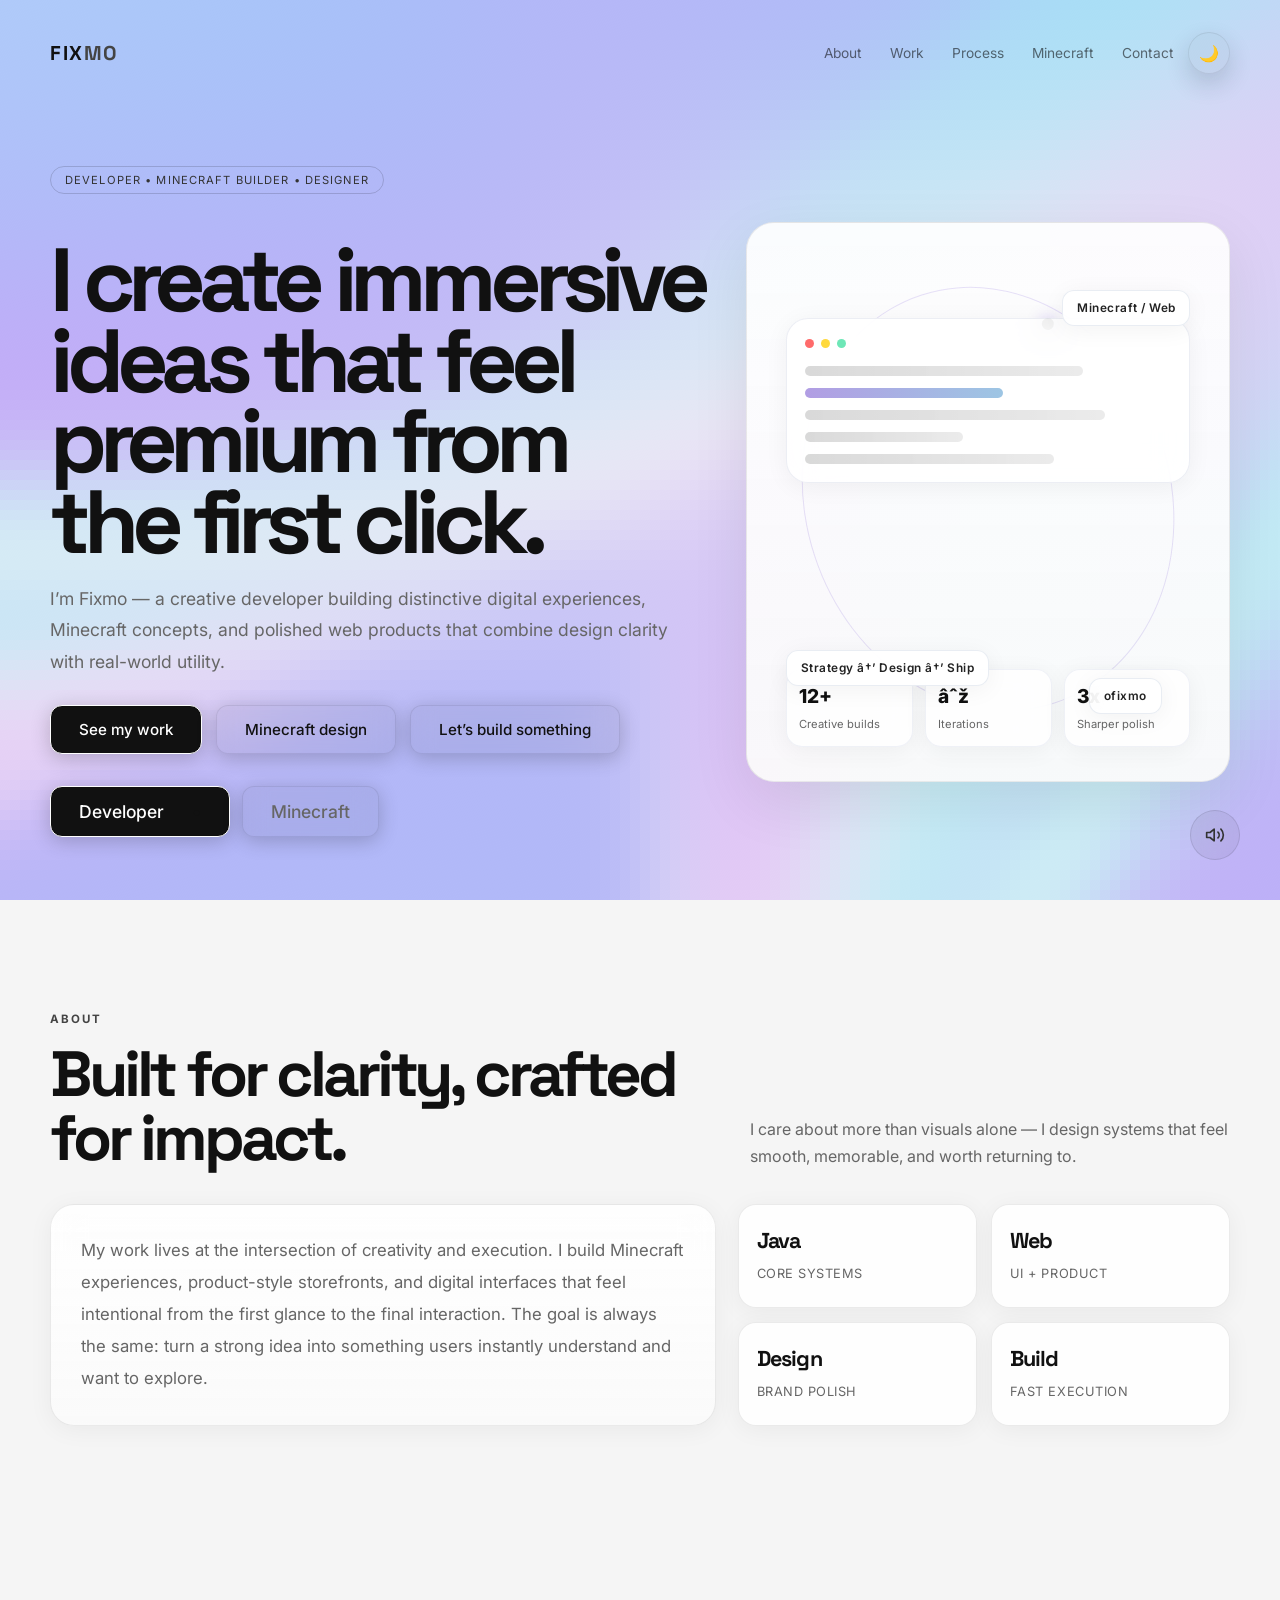
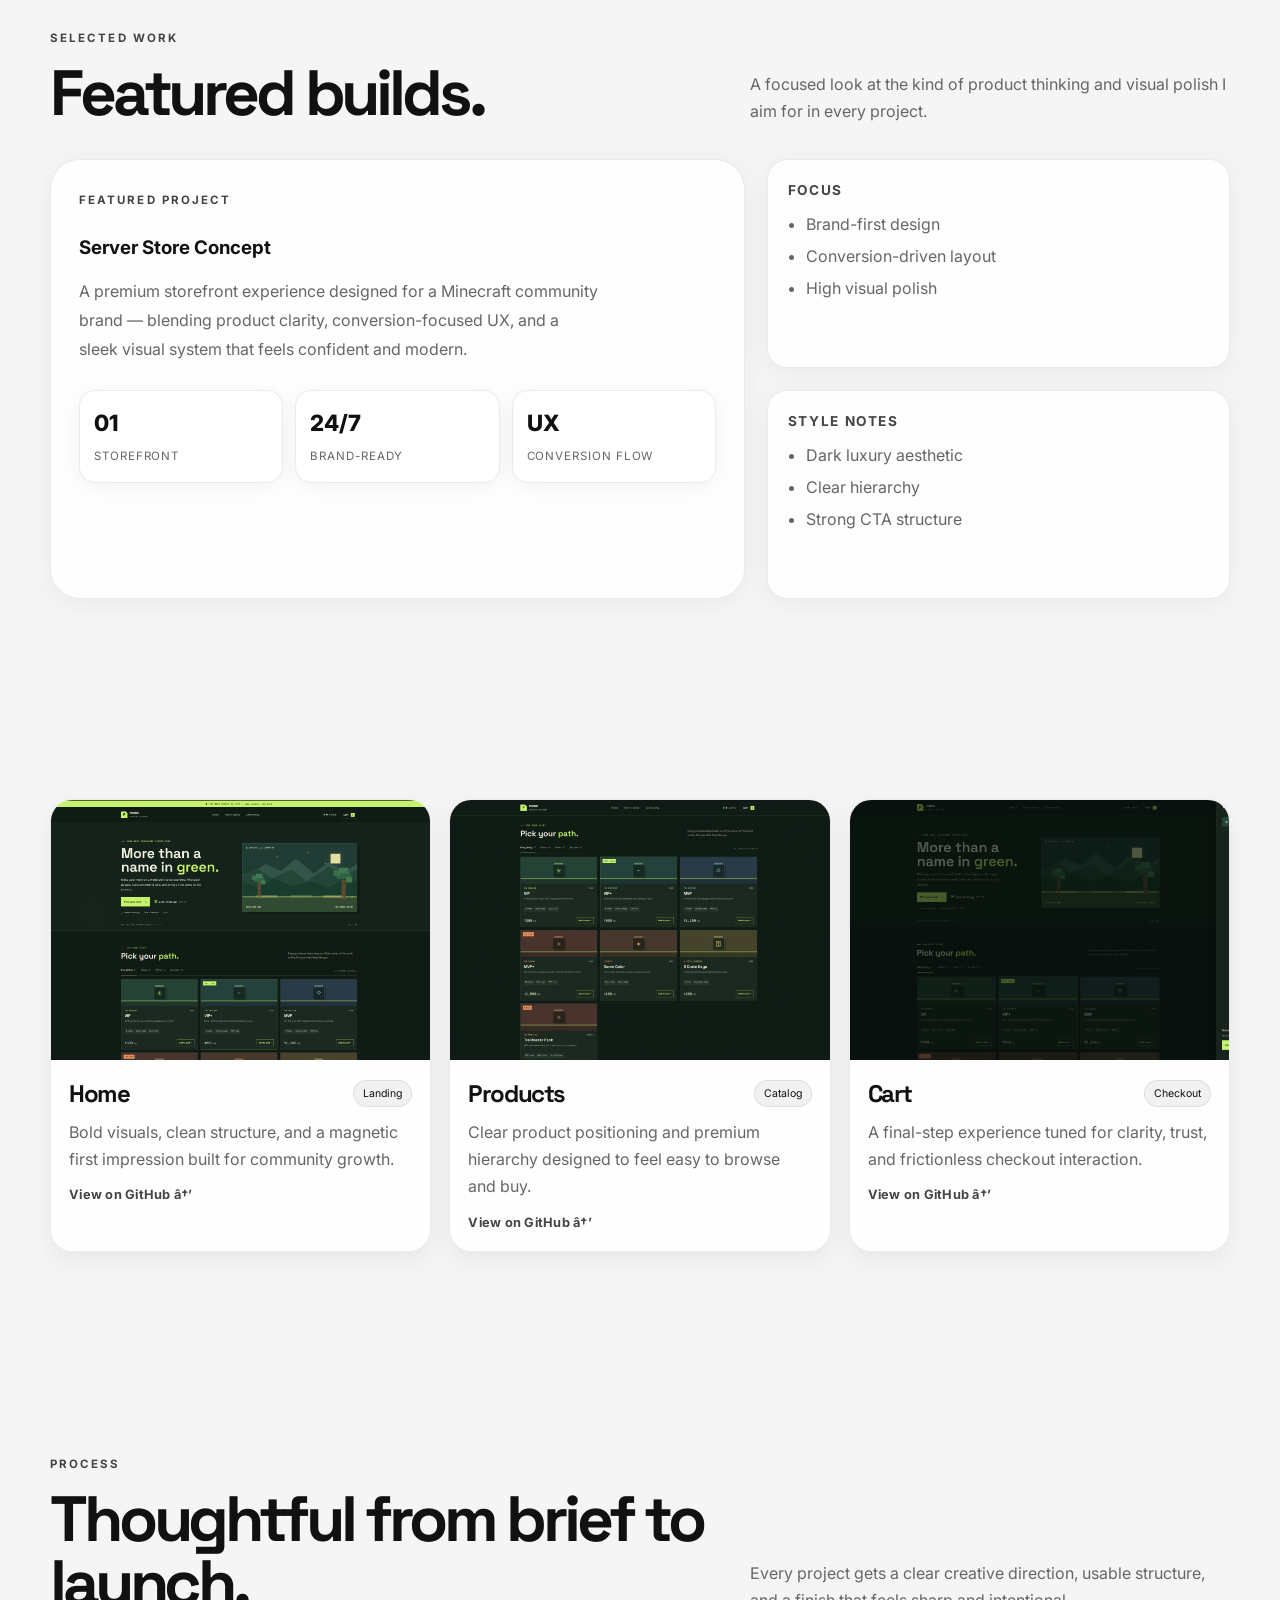
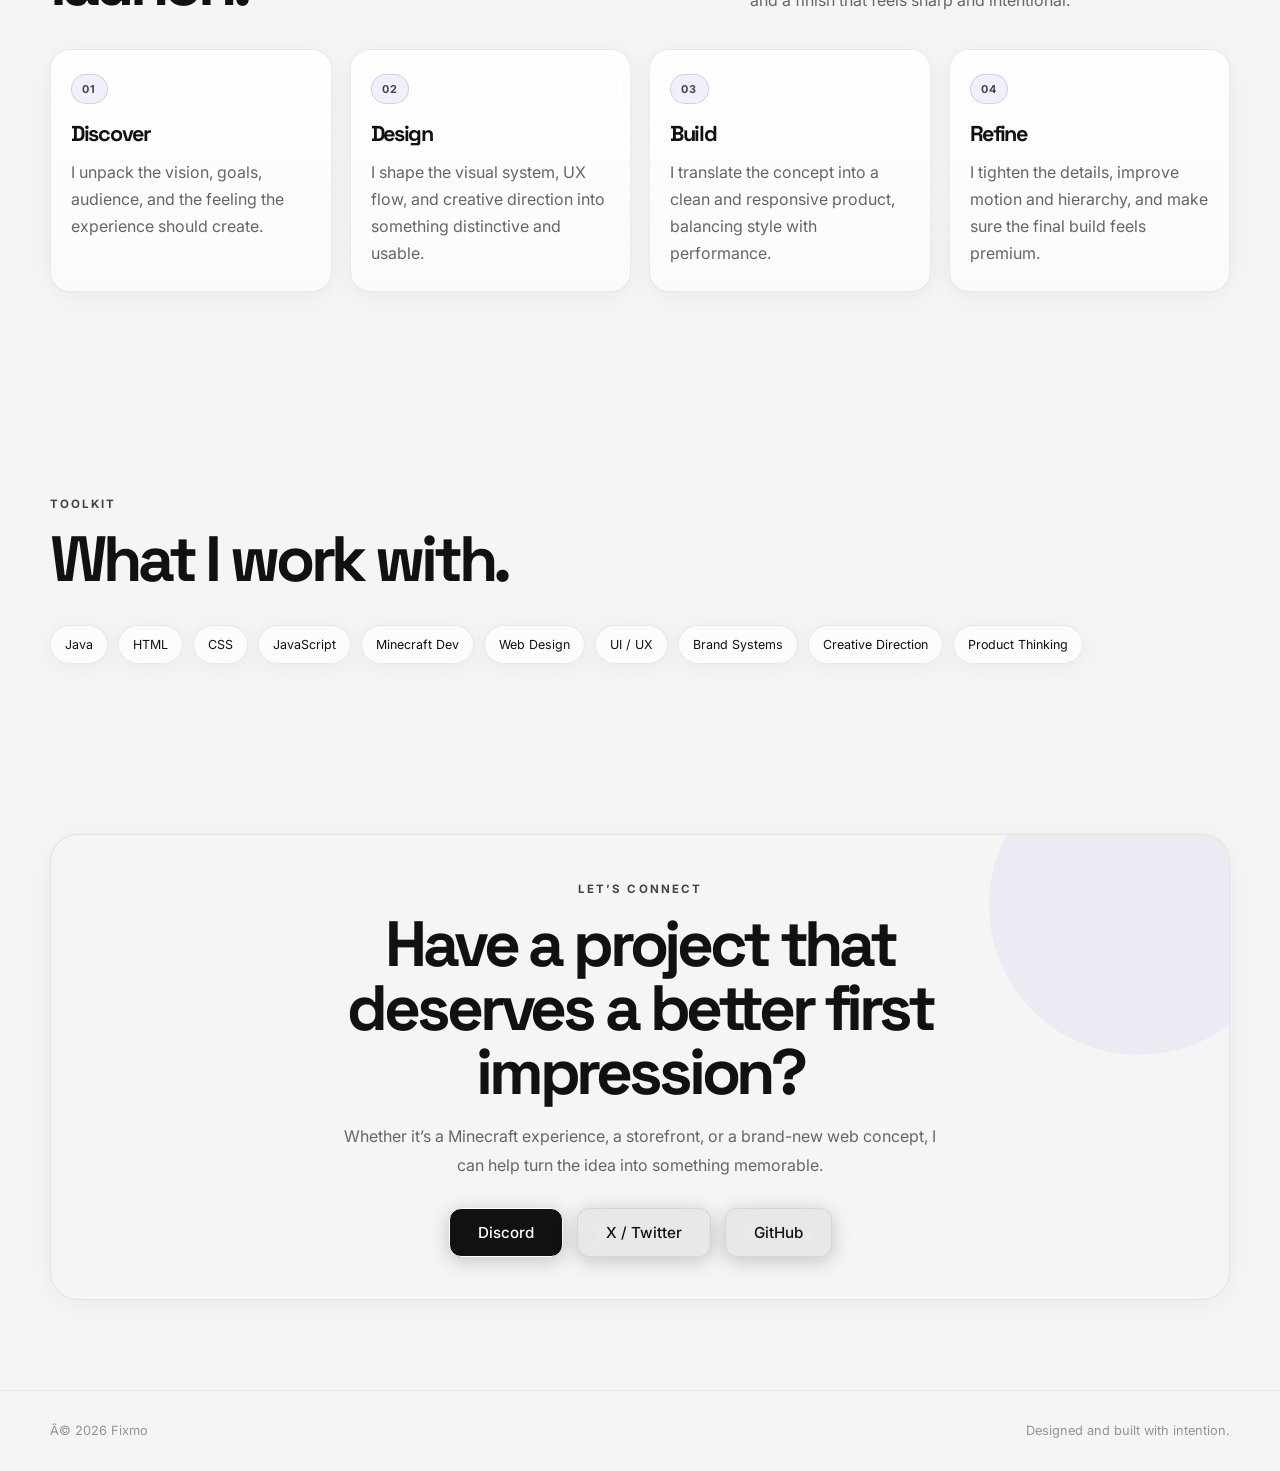
==== commit c9a4c079: "Add files via upload" ====
--- a/index.html
+++ b/index.html
@@ -1,4 +1,4 @@
-<!DOCTYPE html>
+﻿<!DOCTYPE html>
 <html lang="en">
   <head>
     <meta charset="UTF-8" />
@@ -7,11 +7,10 @@
       name="description"
       content="Fixmo builds immersive Minecraft experiences, polished web interfaces, and standout digital products."
     />
-    <link rel="icon" href="data:image/svg+xml,<svg xmlns='http://www.w3.org/2000/svg' viewBox='0 0 100 100'><text y='.9em' font-size='90'>⚡</text></svg>" />
+    <link rel="icon" href="data:image/svg+xml,<svg xmlns='http://www.w3.org/2000/svg' viewBox='0 0 100 100'><text y='.9em' font-size='90'>âš¡</text></svg>" />
     <title>Fixmo — Developer & Creative Builder</title>
     <link rel="stylesheet" href="assets/index.css" />
     <style>
-        
 
         .sound-toggle {
             position: fixed; bottom: 40px; right: 40px; z-index: 20;
@@ -27,14 +26,12 @@
             background: rgba(255, 255, 255, 0.1);
         }
 
-        
     </style>
   </head>
   <body>
+
     <div class="page-overlay"></div>
     <canvas id="mosaic-lens" style="position:fixed;inset:0;width:100%;height:100%;z-index:0;pointer-events:none;"></canvas>
-    
-    
 
     <!-- Sound Toggle -->
     <button class="sound-toggle hover-target" id="btn-sound">
@@ -46,14 +43,14 @@
     </button>
 
     <div class="mobile-nav" role="dialog" aria-label="Mobile navigation" aria-modal="true">
-      <button class="mobile-nav-close hover-target" type="button" aria-label="Close menu" data-nav-close>✕</button>
+      <button class="mobile-nav-close hover-target" type="button" aria-label="Close menu" data-nav-close>âœ•</button>
       <a href="#about" class="hover-target" data-nav-link>About</a>
       <a href="#work" class="hover-target" data-nav-link>Work</a>
       <a href="#process" class="hover-target" data-nav-link>Process</a>
       <a href="minecraft.html" class="hover-target" data-nav-link>Minecraft</a>
       <a href="#contact" class="hover-target" data-nav-link>Contact</a>
     </div>
-    
+
     <div class="site-shell">
       <nav>
         <div class="container nav-inner">
@@ -66,8 +63,8 @@
               <a href="minecraft.html" class="hover-target">Minecraft</a>
               <a href="#contact" class="hover-target">Contact</a>
             </div>
-            <button class="theme-toggle hover-target" type="button" aria-label="Toggle theme" data-theme-toggle>☀️</button>
-            <button class="nav-burger hover-target" type="button" aria-label="Open menu" data-nav-burger>☰</button>
+            <button class="theme-toggle hover-target" type="button" aria-label="Toggle theme" data-theme-toggle>â˜€ï¸</button>
+            <button class="nav-burger hover-target" type="button" aria-label="Open menu" data-nav-burger>â˜°</button>
           </div>
         </div>
       </nav>
@@ -109,7 +106,7 @@
               </div>
             </div>
             <div class="float-tag one">Minecraft / Web</div>
-            <div class="float-tag two">Strategy → Design → Ship</div>
+            <div class="float-tag two">Strategy â†’ Design â†’ Ship</div>
             <div class="float-tag three">ofixmo</div>
 
             <div class="hero-stats">
@@ -118,7 +115,7 @@
                 <span>Creative builds</span>
               </div>
               <div class="mini-stat">
-                <strong>∞</strong>
+                <strong>âˆž</strong>
                 <span>Iterations</span>
               </div>
               <div class="mini-stat">
@@ -243,7 +240,7 @@
                   <span class="chip">Landing</span>
                 </div>
                 <p>Bold visuals, clean structure, and a magnetic first impression built for community growth.</p>
-                <a class="project-link hover-target" href="https://github.com/ofixmo" target="_blank" rel="noopener">View on GitHub →</a>
+                <a class="project-link hover-target" href="https://github.com/ofixmo" target="_blank" rel="noopener">View on GitHub â†’</a>
               </div>
             </article>
 
@@ -255,7 +252,7 @@
                   <span class="chip">Catalog</span>
                 </div>
                 <p>Clear product positioning and premium hierarchy designed to feel easy to browse and buy.</p>
-                <a class="project-link hover-target" href="https://github.com/ofixmo" target="_blank" rel="noopener">View on GitHub →</a>
+                <a class="project-link hover-target" href="https://github.com/ofixmo" target="_blank" rel="noopener">View on GitHub â†’</a>
               </div>
             </article>
 
@@ -267,7 +264,7 @@
                   <span class="chip">Checkout</span>
                 </div>
                 <p>A final-step experience tuned for clarity, trust, and frictionless checkout interaction.</p>
-                <a class="project-link hover-target" href="https://github.com/ofixmo" target="_blank" rel="noopener">View on GitHub →</a>
+                <a class="project-link hover-target" href="https://github.com/ofixmo" target="_blank" rel="noopener">View on GitHub â†’</a>
               </div>
             </article>
           </div>
@@ -358,7 +355,7 @@
 
       <footer>
         <div class="container footer-inner">
-          <span>© 2026 Fixmo</span>
+          <span>Â© 2026 Fixmo</span>
           <span>Designed and built with intention.</span>
         </div>
       </footer>
@@ -389,3 +386,6 @@
     </script>
   </body>
 </html>
+
+
+
--- a/assets/index.css
+++ b/assets/index.css
@@ -1,13 +1,13 @@
-@import url('https://fonts.googleapis.com/css2?family=Inter:wght@400;500;600;700;800;900&family=Space+Grotesk:wght@500;700&display=swap');
+﻿@import url('https://fonts.googleapis.com/css2?family=Inter:wght@400;500;600;700;800;900&family=Space+Grotesk:wght@500;700&display=swap');
       :root {
         --bg: #050505;
         --bg-2: #0a0a0a;
         --panel: rgba(255, 255, 255, 0.03);
         --line: rgba(255, 255, 255, 0.08);
-        --muted: #888;
+        --muted: #b0b0b0;
         --text: #f8f8f8;
         --accent: #fff;
-        --accent-2: #aaa;
+        --accent-2: #c4c4c4;
         --card-bg: rgba(255, 255, 255, 0.04);
         --card-bg-gradient: linear-gradient(135deg, rgba(255, 255, 255, 0.06), rgba(255, 255, 255, 0.02));
         --card-alt: rgba(255, 255, 255, 0.05);
@@ -1186,3 +1186,4 @@
         background: rgba(0, 0, 0, 0.03);
         color: var(--text);
       }
+
